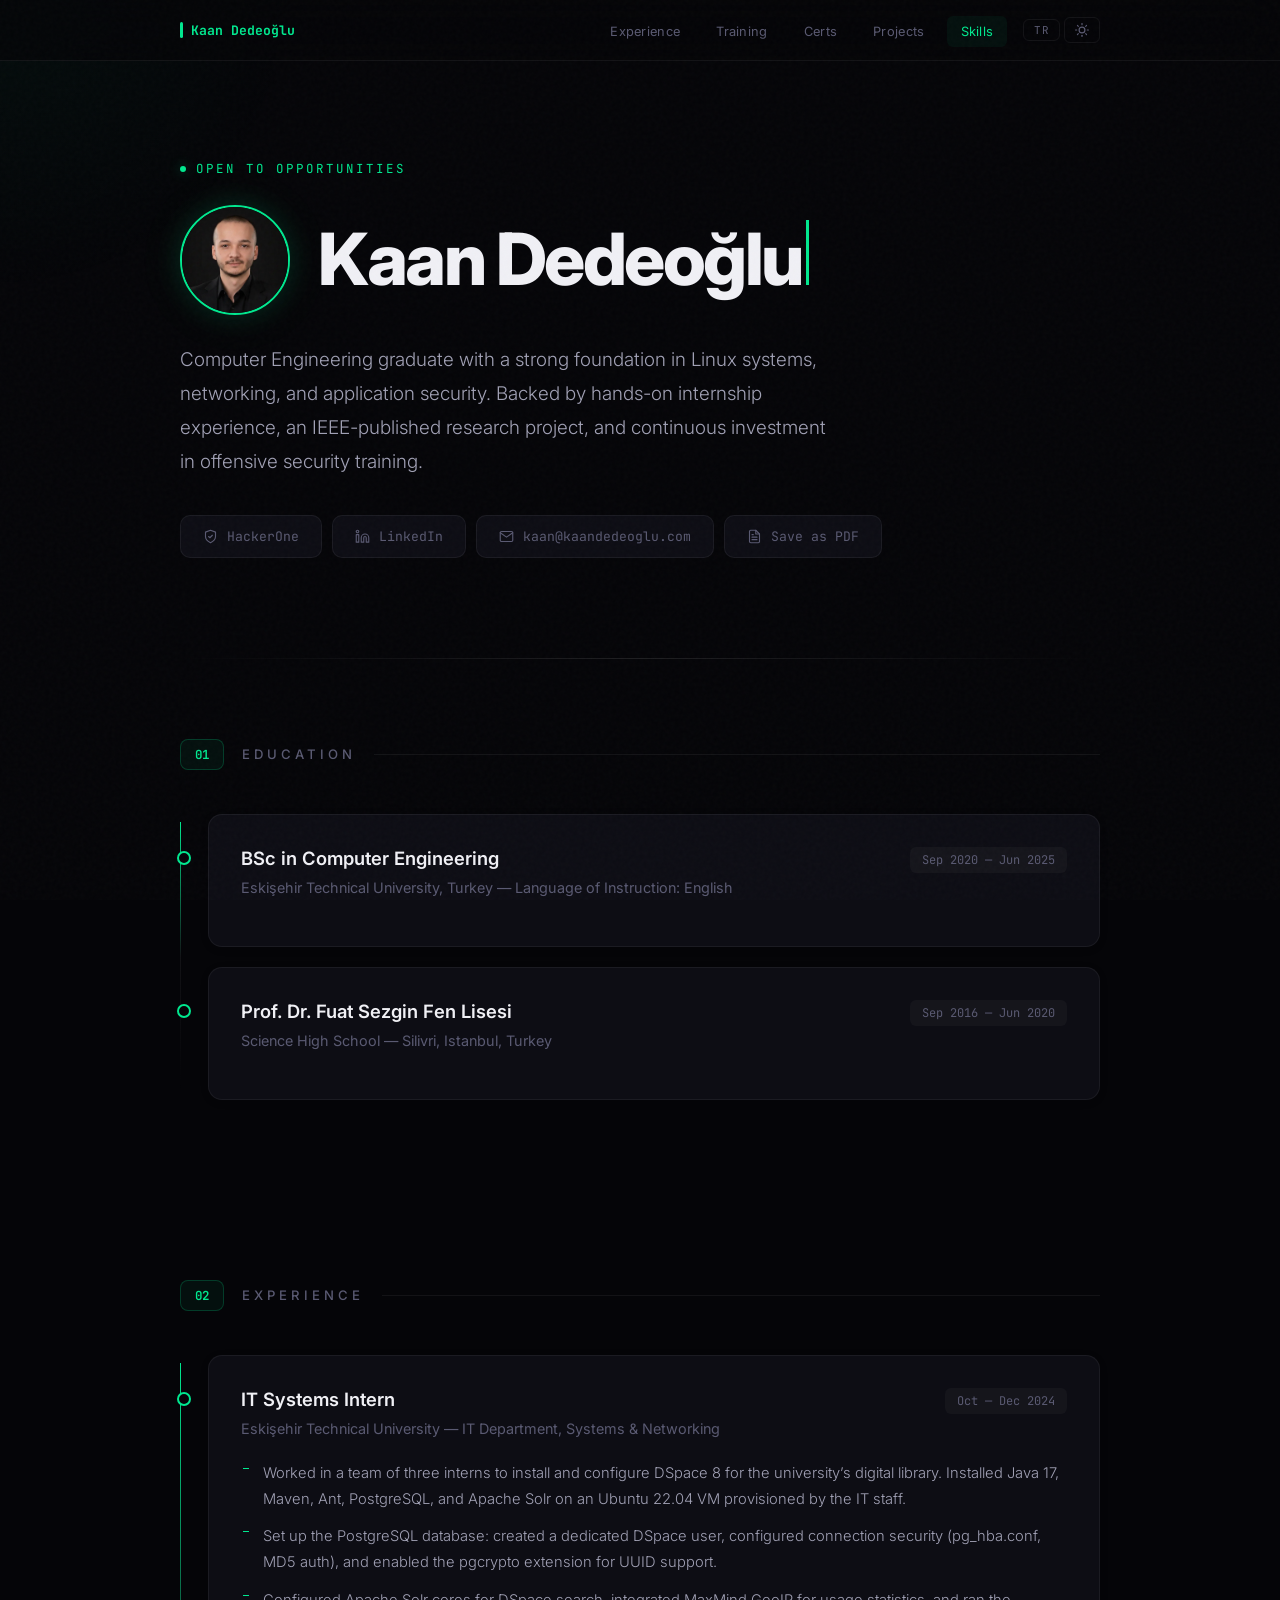
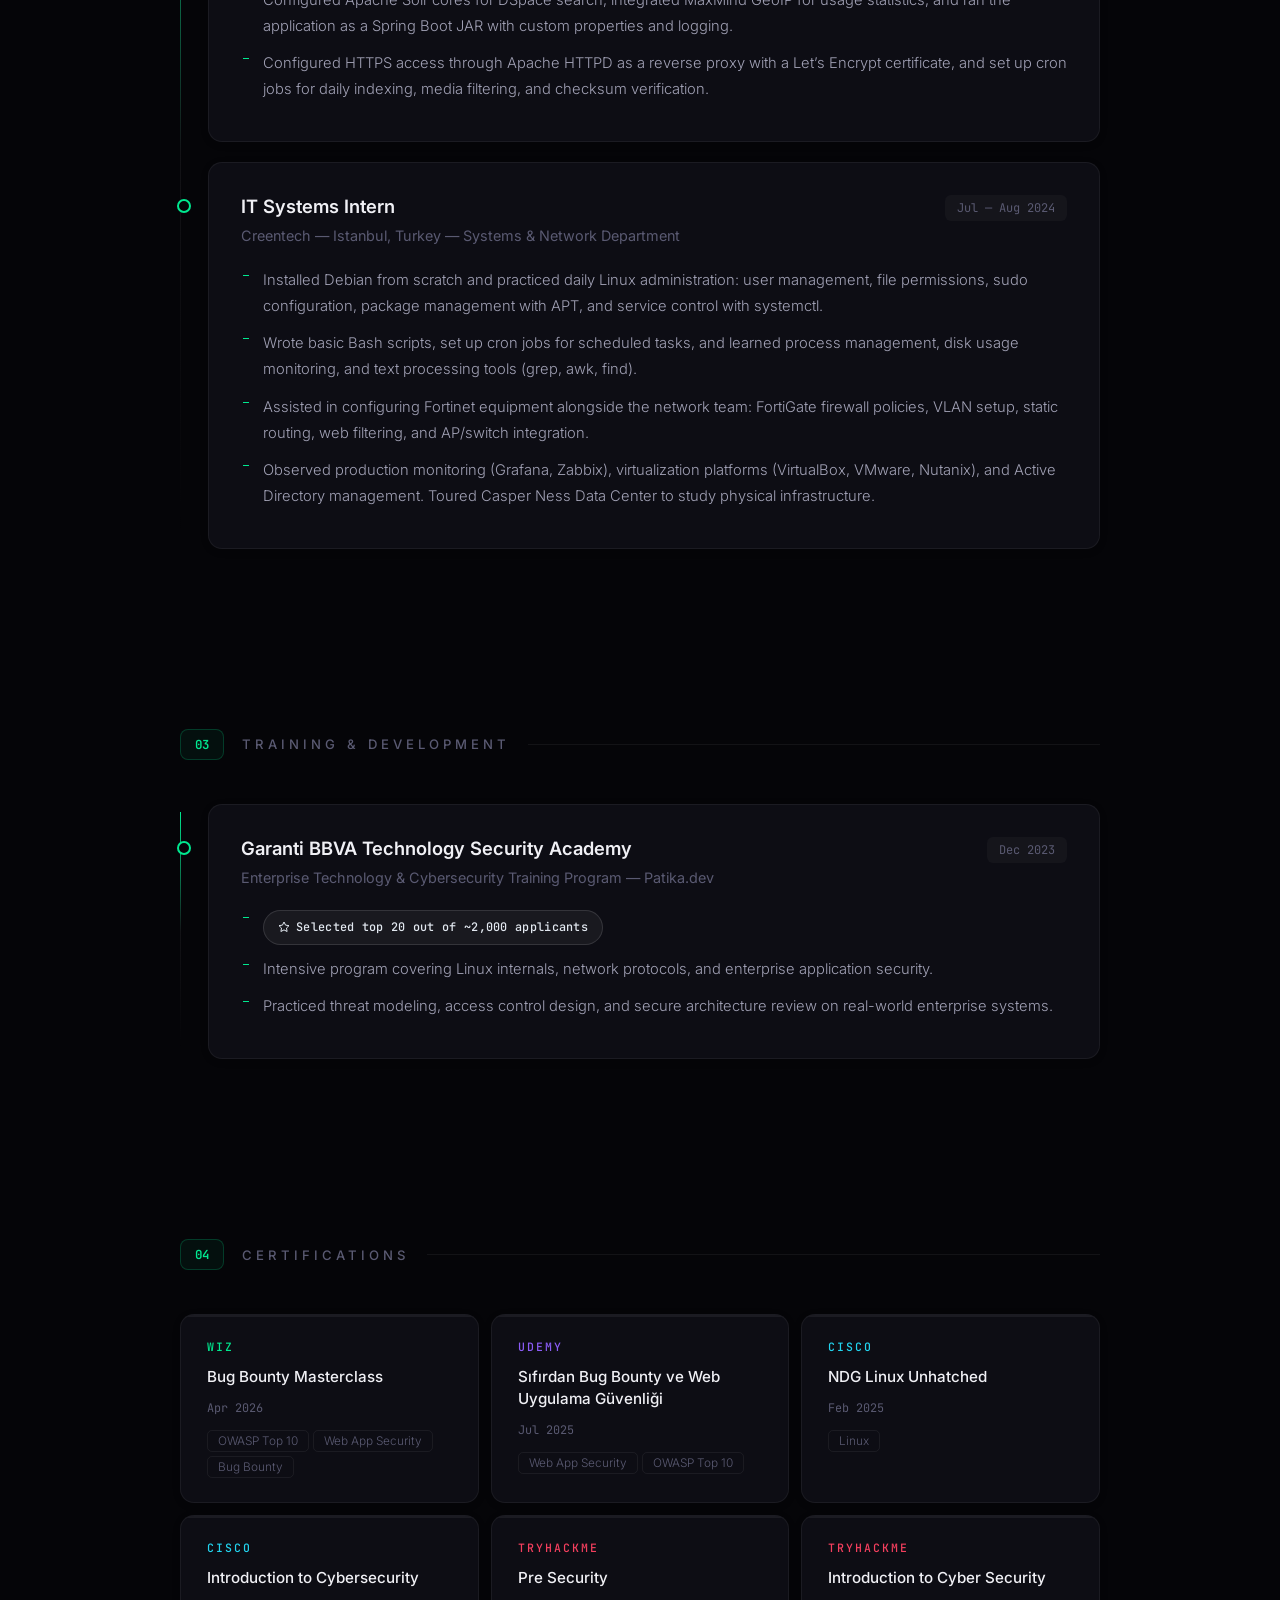
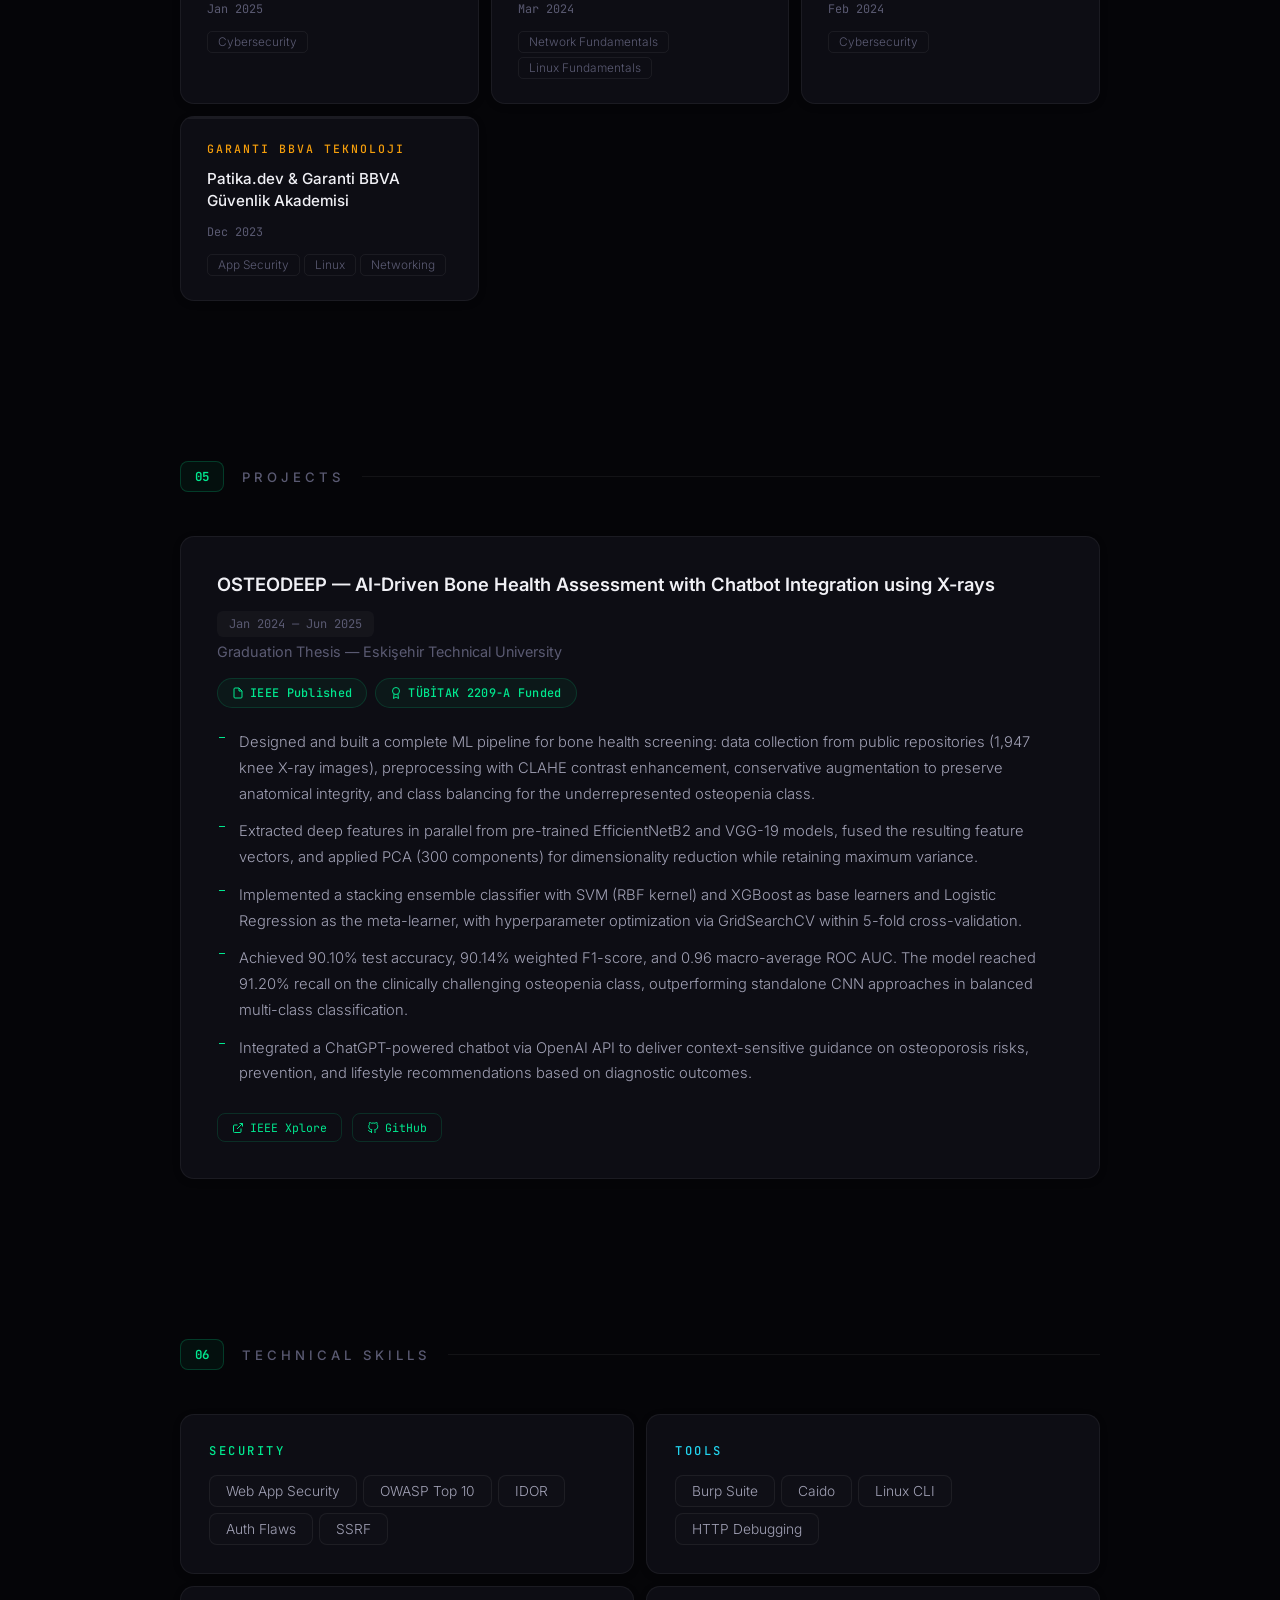
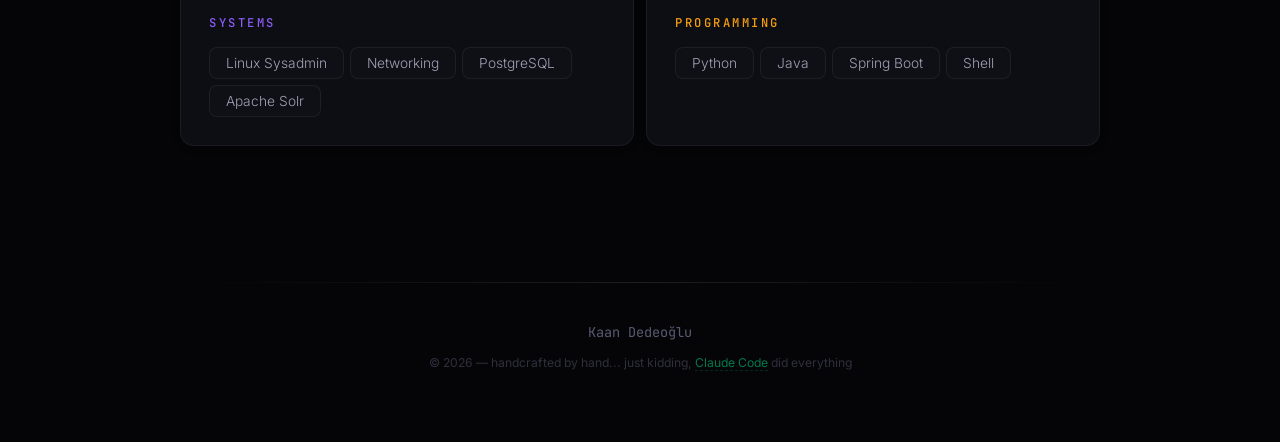
==== public/index.html @ 180ecb4a "Add social metadata, contact links, and optimise the avatar Move the site into public/ so wrangler's" ====
<!DOCTYPE html>
<html lang="en" data-theme="dark">
<head>
<meta charset="UTF-8">
<meta name="viewport" content="width=device-width, initial-scale=1.0">
<title>Kaan Dedeo&#287;lu &mdash; Security Researcher</title>
<meta name="description" content="Kaan Dedeo&#287;lu &mdash; security researcher. Computer Engineering graduate working on web application security and bug bounty, with a background in Linux systems and networking.">
<meta name="author" content="Kaan Dedeo&#287;lu">
<meta name="theme-color" content="#050508">
<link rel="canonical" href="https://kaandedeoglu.com/">

<!-- Open Graph: link previews on LinkedIn, WhatsApp, Slack, Discord -->
<meta property="og:type" content="profile">
<meta property="og:site_name" content="Kaan Dedeo&#287;lu">
<meta property="og:title" content="Kaan Dedeo&#287;lu &mdash; Security Researcher">
<meta property="og:description" content="Computer Engineering graduate working on web application security and bug bounty, with a background in Linux systems and networking.">
<meta property="og:url" content="https://kaandedeoglu.com/">
<meta property="og:image" content="https://kaandedeoglu.com/og.jpg">
<meta property="og:image:type" content="image/jpeg">
<meta property="og:image:width" content="1200">
<meta property="og:image:height" content="630">
<meta property="og:image:alt" content="Kaan Dedeo&#287;lu &mdash; Security Researcher">
<meta property="og:locale" content="en_US">
<meta property="og:locale:alternate" content="tr_TR">

<!-- X / Twitter -->
<meta name="twitter:card" content="summary_large_image">
<meta name="twitter:title" content="Kaan Dedeo&#287;lu &mdash; Security Researcher">
<meta name="twitter:description" content="Computer Engineering graduate working on web application security and bug bounty, with a background in Linux systems and networking.">
<meta name="twitter:image" content="https://kaandedeoglu.com/og.jpg">

<link rel="icon" type="image/svg+xml" href="favicon.svg">
<link rel="preconnect" href="https://fonts.gstatic.com" crossorigin>
<link rel="stylesheet" href="style.css">
</head>
<body>
  <div class="scroll-progress" id="scrollProgress"></div>
  <div class="grain"></div>
  <div class="glow" id="glow"></div>

  <!-- NAV -->
  <nav>
    <div class="nav-inner">
      <a href="#" class="nav-brand"><span class="bar"></span> Kaan Dedeo&#287;lu</a>
      <div class="nav-right">
        <ul class="nav-links">
          <li><a href="#experience" data-i18n="nav-exp">Experience</a></li>
          <li><a href="#training" data-i18n="nav-training">Training</a></li>
          <li><a href="#certs" data-i18n="nav-certs">Certs</a></li>
          <li><a href="#projects" data-i18n="nav-projects">Projects</a></li>
          <li><a href="#skills" data-i18n="nav-skills">Skills</a></li>
        </ul>
        <div class="nav-toggles">
          <button id="langToggle" class="toggle-btn">TR</button>
          <button id="themeToggle" class="toggle-btn" aria-label="Toggle theme">
            <svg id="themeIcon" viewBox="0 0 24 24"><circle cx="12" cy="12" r="5"/><line x1="12" y1="1" x2="12" y2="3"/><line x1="12" y1="21" x2="12" y2="23"/><line x1="4.22" y1="4.22" x2="5.64" y2="5.64"/><line x1="18.36" y1="18.36" x2="19.78" y2="19.78"/><line x1="1" y1="12" x2="3" y2="12"/><line x1="21" y1="12" x2="23" y2="12"/><line x1="4.22" y1="19.78" x2="5.64" y2="18.36"/><line x1="18.36" y1="5.64" x2="19.78" y2="4.22"/></svg>
          </button>
        </div>
      </div>
    </div>
  </nav>

  <!-- HERO -->
  <section class="hero reveal">
    <div class="hero-tag"><span class="dot"></span> <span data-i18n="hero-tag">Open to opportunities</span></div>
    <div class="hero-row">
      <img src="pp.webp" alt="Kaan Dedeo&#287;lu" class="avatar" width="110" height="110" fetchpriority="high" decoding="async">
      <h1 id="heroName">Kaan Dedeo&#287;lu</h1>
    </div>
    <p class="hero-desc" data-i18n="hero-desc">
      Computer Engineering graduate with a strong foundation in Linux systems, networking, and application security. Backed by hands-on internship experience, an IEEE-published research project, and continuous investment in offensive security training.
    </p>
    <div class="hero-contacts">
      <a href="https://hackerone.com/dedephus" class="h-link" target="_blank" rel="noopener me">
        <svg viewBox="0 0 24 24"><path d="M12 22s8-4 8-10V5l-8-3-8 3v7c0 6 8 10 8 10z"/><polyline points="9 12 11 14 15 10"/></svg>
        HackerOne
      </a>
      <a href="https://www.linkedin.com/in/kaandedeoglu/" class="h-link" target="_blank" rel="noopener me">
        <svg viewBox="0 0 24 24"><path d="M16 8a6 6 0 0 1 6 6v7h-4v-7a2 2 0 0 0-2-2 2 2 0 0 0-2 2v7h-4v-7a6 6 0 0 1 6-6z"/><rect x="2" y="9" width="4" height="12"/><circle cx="4" cy="4" r="2"/></svg>
        LinkedIn
      </a>
      <a href="mailto:kaan@kaandedeoglu.com" class="h-link">
        <svg viewBox="0 0 24 24"><rect x="2" y="4" width="20" height="16" rx="2"/><polyline points="2 6 12 13 22 6"/></svg>
        kaan@kaandedeoglu.com
      </a>
      <button id="pdfBtn" class="pdf-btn" data-i18n="pdf-btn">
        <svg viewBox="0 0 24 24"><path d="M14 2H6a2 2 0 0 0-2 2v16a2 2 0 0 0 2 2h12a2 2 0 0 0 2-2V8z"/><polyline points="14 2 14 8 20 8"/><line x1="16" y1="13" x2="8" y2="13"/><line x1="16" y1="17" x2="8" y2="17"/><polyline points="10 9 9 9 8 9"/></svg>
        Save as PDF
      </button>
    </div>
  </section>

  <div class="divider"><div class="divider-line"></div></div>

  <!-- EDUCATION -->
  <section class="section reveal-left">
    <div class="section-head">
      <span class="section-num">01</span>
      <span class="section-title" data-i18n="sec-edu">Education</span>
      <div class="section-line"></div>
    </div>
    <div class="timeline">
      <div class="t-card">
        <div class="t-top">
          <div class="t-title" data-i18n="edu-bsc">BSc in Computer Engineering</div>
          <div class="t-date">Sep 2020 &#8212; Jun 2025</div>
        </div>
        <div class="t-org" data-i18n="edu-bsc-org">Eski&#351;ehir Technical University, Turkey &mdash; Language of Instruction: English</div>
      </div>
      <div class="t-card">
        <div class="t-top">
          <div class="t-title">Prof. Dr. Fuat Sezgin Fen Lisesi</div>
          <div class="t-date">Sep 2016 &#8212; Jun 2020</div>
        </div>
        <div class="t-org" data-i18n="edu-hs-org">Science High School &mdash; Silivri, Istanbul, Turkey</div>
      </div>
    </div>
  </section>

  <!-- EXPERIENCE -->
  <section id="experience" class="section reveal-right">
    <div class="section-head">
      <span class="section-num">02</span>
      <span class="section-title" data-i18n="sec-exp">Experience</span>
      <div class="section-line"></div>
    </div>
    <div class="timeline">
      <div class="t-card">
        <div class="t-top">
          <div class="t-title" data-i18n="exp-estu-title">IT Systems Intern</div>
          <div class="t-date">Oct &#8212; Dec 2024</div>
        </div>
        <div class="t-org" data-i18n="exp-estu-org">Eski&#351;ehir Technical University &mdash; IT Department, Systems &amp; Networking</div>
        <ul class="t-items">
          <li data-i18n="exp-estu-1">Worked in a team of three interns to install and configure DSpace 8 for the university&#8217;s digital library. Installed Java 17, Maven, Ant, PostgreSQL, and Apache Solr on an Ubuntu 22.04 VM provisioned by the IT staff.</li>
          <li data-i18n="exp-estu-2">Set up the PostgreSQL database: created a dedicated DSpace user, configured connection security (pg_hba.conf, MD5 auth), and enabled the pgcrypto extension for UUID support.</li>
          <li data-i18n="exp-estu-3">Configured Apache Solr cores for DSpace search, integrated MaxMind GeoIP for usage statistics, and ran the application as a Spring Boot JAR with custom properties and logging.</li>
          <li data-i18n="exp-estu-4">Configured HTTPS access through Apache HTTPD as a reverse proxy with a Let&#8217;s Encrypt certificate, and set up cron jobs for daily indexing, media filtering, and checksum verification.</li>
        </ul>
      </div>
      <div class="t-card">
        <div class="t-top">
          <div class="t-title" data-i18n="exp-creen-title">IT Systems Intern</div>
          <div class="t-date">Jul &#8212; Aug 2024</div>
        </div>
        <div class="t-org" data-i18n="exp-creen-org">Creentech &mdash; Istanbul, Turkey &mdash; Systems &amp; Network Department</div>
        <ul class="t-items">
          <li data-i18n="exp-creen-1">Installed Debian from scratch and practiced daily Linux administration: user management, file permissions, sudo configuration, package management with APT, and service control with systemctl.</li>
          <li data-i18n="exp-creen-2">Wrote basic Bash scripts, set up cron jobs for scheduled tasks, and learned process management, disk usage monitoring, and text processing tools (grep, awk, find).</li>
          <li data-i18n="exp-creen-3">Assisted in configuring Fortinet equipment alongside the network team: FortiGate firewall policies, VLAN setup, static routing, web filtering, and AP/switch integration.</li>
          <li data-i18n="exp-creen-4">Observed production monitoring (Grafana, Zabbix), virtualization platforms (VirtualBox, VMware, Nutanix), and Active Directory management. Toured Casper Ness Data Center to study physical infrastructure.</li>
        </ul>
      </div>
    </div>
  </section>

  <!-- TRAINING -->
  <section id="training" class="section reveal-left">
    <div class="section-head">
      <span class="section-num">03</span>
      <span class="section-title" data-i18n="sec-training">Training &amp; Development</span>
      <div class="section-line"></div>
    </div>
    <div class="timeline">
      <div class="t-card">
        <div class="t-top">
          <div class="t-title" data-i18n="tr-title">Garanti BBVA Technology Security Academy</div>
          <div class="t-date">Dec 2023</div>
        </div>
        <div class="t-org" data-i18n="tr-org">Enterprise Technology &amp; Cybersecurity Training Program &#8212; Patika.dev</div>
        <ul class="t-items">
          <li>
            <span class="badge gold">
              <svg viewBox="0 0 24 24"><polygon points="12 2 15.09 8.26 22 9.27 17 14.14 18.18 21.02 12 17.77 5.82 21.02 7 14.14 2 9.27 8.91 8.26 12 2"/></svg>
              <span data-i18n="tr-badge">Selected top 20 out of ~2,000 applicants</span>
            </span>
          </li>
          <li data-i18n="tr-1">Intensive program covering Linux internals, network protocols, and enterprise application security.</li>
          <li data-i18n="tr-2">Practiced threat modeling, access control design, and secure architecture review on real-world enterprise systems.</li>
        </ul>
      </div>
    </div>
  </section>

  <!-- CERTIFICATIONS -->
  <section id="certs" class="section reveal">
    <div class="section-head">
      <span class="section-num">04</span>
      <span class="section-title" data-i18n="sec-certs">Certifications</span>
      <div class="section-line"></div>
    </div>
    <div class="certs-grid">
      <div class="cert-card reveal-scale stagger-1">
        <div class="cert-issuer wiz">Wiz</div>
        <div class="cert-name">Bug Bounty Masterclass</div>
        <div class="cert-date">Apr 2026</div>
        <div class="cert-skills">
          <span class="cert-skill">OWASP Top 10</span>
          <span class="cert-skill">Web App Security</span>
          <span class="cert-skill">Bug Bounty</span>
        </div>
      </div>
      <div class="cert-card reveal-scale stagger-2">
        <div class="cert-issuer udemy">Udemy</div>
        <div class="cert-name">S&#305;f&#305;rdan Bug Bounty ve Web Uygulama G&#252;venli&#287;i</div>
        <div class="cert-date">Jul 2025</div>
        <div class="cert-skills">
          <span class="cert-skill">Web App Security</span>
          <span class="cert-skill">OWASP Top 10</span>
        </div>
      </div>
      <div class="cert-card reveal-scale stagger-3">
        <div class="cert-issuer cisco">Cisco</div>
        <div class="cert-name">NDG Linux Unhatched</div>
        <div class="cert-date">Feb 2025</div>
        <div class="cert-skills">
          <span class="cert-skill">Linux</span>
        </div>
      </div>
      <div class="cert-card reveal-scale stagger-4">
        <div class="cert-issuer cisco">Cisco</div>
        <div class="cert-name">Introduction to Cybersecurity</div>
        <div class="cert-date">Jan 2025</div>
        <div class="cert-skills">
          <span class="cert-skill">Cybersecurity</span>
        </div>
      </div>
      <div class="cert-card reveal-scale stagger-5">
        <div class="cert-issuer thm">TryHackMe</div>
        <div class="cert-name">Pre Security</div>
        <div class="cert-date">Mar 2024</div>
        <div class="cert-skills">
          <span class="cert-skill">Network Fundamentals</span>
          <span class="cert-skill">Linux Fundamentals</span>
        </div>
      </div>
      <div class="cert-card reveal-scale stagger-6">
        <div class="cert-issuer thm">TryHackMe</div>
        <div class="cert-name">Introduction to Cyber Security</div>
        <div class="cert-date">Feb 2024</div>
        <div class="cert-skills">
          <span class="cert-skill">Cybersecurity</span>
        </div>
      </div>
      <div class="cert-card reveal-scale stagger-7">
        <div class="cert-issuer garanti">Garanti BBVA Teknoloji</div>
        <div class="cert-name">Patika.dev &amp; Garanti BBVA G&#252;venlik Akademisi</div>
        <div class="cert-date">Dec 2023</div>
        <div class="cert-skills">
          <span class="cert-skill">App Security</span>
          <span class="cert-skill">Linux</span>
          <span class="cert-skill">Networking</span>
        </div>
      </div>
    </div>
  </section>

  <!-- PROJECTS -->
  <section id="projects" class="section reveal-left">
    <div class="section-head">
      <span class="section-num">05</span>
      <span class="section-title" data-i18n="sec-projects">Projects</span>
      <div class="section-line"></div>
    </div>
    <div class="proj-card">
      <div class="t-top">
        <div class="t-title" data-i18n="proj-title">OSTEODEEP &mdash; AI-Driven Bone Health Assessment with Chatbot Integration using X-rays</div>
        <div class="t-date">Jan 2024 &#8212; Jun 2025</div>
      </div>
      <div class="t-org" data-i18n="proj-org">Graduation Thesis &mdash; Eski&#351;ehir Technical University</div>
      <div class="proj-badges">
        <span class="badge green">
          <svg viewBox="0 0 24 24"><path d="M14 2H6a2 2 0 0 0-2 2v16a2 2 0 0 0 2 2h12a2 2 0 0 0 2-2V8z"/><polyline points="14 2 14 8 20 8"/></svg>
          <span data-i18n="proj-ieee">IEEE Published</span>
        </span>
        <span class="badge green">
          <svg viewBox="0 0 24 24"><circle cx="12" cy="8" r="7"/><polyline points="8.21 13.89 7 23 12 20 17 23 15.79 13.88"/></svg>
          <span data-i18n="proj-tubitak">T&#220;B&#304;TAK 2209-A Funded</span>
        </span>
      </div>
      <ul class="t-items">
        <li data-i18n="proj-1">Designed and built a complete ML pipeline for bone health screening: data collection from public repositories (1,947 knee X-ray images), preprocessing with CLAHE contrast enhancement, conservative augmentation to preserve anatomical integrity, and class balancing for the underrepresented osteopenia class.</li>
        <li data-i18n="proj-2">Extracted deep features in parallel from pre-trained EfficientNetB2 and VGG-19 models, fused the resulting feature vectors, and applied PCA (300 components) for dimensionality reduction while retaining maximum variance.</li>
        <li data-i18n="proj-3">Implemented a stacking ensemble classifier with SVM (RBF kernel) and XGBoost as base learners and Logistic Regression as the meta-learner, with hyperparameter optimization via GridSearchCV within 5-fold cross-validation.</li>
        <li data-i18n="proj-4">Achieved 90.10% test accuracy, 90.14% weighted F1-score, and 0.96 macro-average ROC AUC. The model reached 91.20% recall on the clinically challenging osteopenia class, outperforming standalone CNN approaches in balanced multi-class classification.</li>
        <li data-i18n="proj-5">Integrated a ChatGPT-powered chatbot via OpenAI API to deliver context-sensitive guidance on osteoporosis risks, prevention, and lifestyle recommendations based on diagnostic outcomes.</li>
      </ul>
      <div class="proj-links">
        <a href="https://ieeexplore.ieee.org/document/11208293" class="proj-link" target="_blank">
          <svg viewBox="0 0 24 24"><path d="M18 13v6a2 2 0 0 1-2 2H5a2 2 0 0 1-2-2V8a2 2 0 0 1 2-2h6"/><polyline points="15 3 21 3 21 9"/><line x1="10" y1="14" x2="21" y2="3"/></svg>
          IEEE Xplore
        </a>
        <a href="https://github.com/dedeoglukaan/osteodeep" class="proj-link" target="_blank">
          <svg viewBox="0 0 24 24"><path d="M9 19c-5 1.5-5-2.5-7-3m14 6v-3.87a3.37 3.37 0 0 0-.94-2.61c3.14-.35 6.44-1.54 6.44-7A5.44 5.44 0 0 0 20 4.77 5.07 5.07 0 0 0 19.91 1S18.73.65 16 2.48a13.38 13.38 0 0 0-7 0C6.27.65 5.09 1 5.09 1A5.07 5.07 0 0 0 5 4.77a5.44 5.44 0 0 0-1.5 3.78c0 5.42 3.3 6.61 6.44 7A3.37 3.37 0 0 0 9 18.13V22"/></svg>
          GitHub
        </a>
      </div>
    </div>
  </section>

  <!-- SKILLS -->
  <section id="skills" class="section reveal">
    <div class="section-head">
      <span class="section-num">06</span>
      <span class="section-title" data-i18n="sec-skills">Technical Skills</span>
      <div class="section-line"></div>
    </div>
    <div class="skills-grid">
      <div class="sk-card reveal-scale stagger-1">
        <div class="sk-label sec" data-i18n="sk-sec">Security</div>
        <div class="sk-tags">
          <span class="sk-tag">Web App Security</span>
          <span class="sk-tag">OWASP Top 10</span>
          <span class="sk-tag">IDOR</span>
          <span class="sk-tag">Auth Flaws</span>
          <span class="sk-tag">SSRF</span>
        </div>
      </div>
      <div class="sk-card reveal-scale stagger-2">
        <div class="sk-label tool" data-i18n="sk-tool">Tools</div>
        <div class="sk-tags">
          <span class="sk-tag">Burp Suite</span>
          <span class="sk-tag">Caido</span>
          <span class="sk-tag">Linux CLI</span>
          <span class="sk-tag">HTTP Debugging</span>
        </div>
      </div>
      <div class="sk-card reveal-scale stagger-3">
        <div class="sk-label sys" data-i18n="sk-sys">Systems</div>
        <div class="sk-tags">
          <span class="sk-tag">Linux Sysadmin</span>
          <span class="sk-tag">Networking</span>
          <span class="sk-tag">PostgreSQL</span>
          <span class="sk-tag">Apache Solr</span>
        </div>
      </div>
      <div class="sk-card reveal-scale stagger-4">
        <div class="sk-label prog" data-i18n="sk-prog">Programming</div>
        <div class="sk-tags">
          <span class="sk-tag">Python</span>
          <span class="sk-tag">Java</span>
          <span class="sk-tag">Spring Boot</span>
          <span class="sk-tag">Shell</span>
        </div>
      </div>
    </div>
  </section>

  <!-- FOOTER -->
  <footer>
    <div class="footer-line"></div>
    <div class="footer-name">Kaan Dedeo&#287;lu</div>
    <div class="footer-copy">&copy; 2026 &mdash; handcrafted by hand... just kidding, <a href="https://claude.ai/code" target="_blank">Claude Code</a> did everything</div>
  </footer>

  <!-- BACK TO TOP -->
  <button class="back-to-top" id="backToTop" aria-label="Back to top">
    <svg viewBox="0 0 24 24"><polyline points="18 15 12 9 6 15"/></svg>
  </button>

  <script src="script.js"></script>
</body>
</html>
---- public/style.css ----
@import url('https://fonts.googleapis.com/css2?family=Inter:wght@300;400;500;600;700;800&family=JetBrains+Mono:wght@300;400;500;700&display=swap');

*{margin:0;padding:0;box-sizing:border-box}

:root{
  --bg:#050508;
  --bg2:#08080d;
  --surface:#0d0d14;
  --surface2:#111119;
  --border:rgba(255,255,255,0.06);
  --border-h:rgba(255,255,255,0.10);
  --accent:#00e88f;
  --accent-dim:#00c478;
  --accent-bg:rgba(0,232,143,0.05);
  --accent-bg2:rgba(0,232,143,0.08);
  --cyan:#22d3ee;
  --amber:#f59e0b;
  --amber-bg:rgba(245,158,11,0.06);
  --violet:#8b5cf6;
  --rose:#f43f5e;
  --white:#f0f0f5;
  --text:#a1a1b5;
  --text-dim:#5a5a72;
  --mono:'JetBrains Mono',monospace;
  --sans:'Inter',-apple-system,BlinkMacSystemFont,sans-serif;
}

/* --- LIGHT MODE --- */
[data-theme="light"]{
  --bg:#f8f9fa;
  --bg2:#f0f1f3;
  --surface:#ffffff;
  --surface2:#f5f6f8;
  --border:rgba(0,0,0,0.08);
  --border-h:rgba(0,0,0,0.15);
  --accent:#059669;
  --accent-dim:#047857;
  --accent-bg:rgba(5,150,105,0.06);
  --accent-bg2:rgba(5,150,105,0.10);
  --cyan:#0891b2;
  --amber:#d97706;
  --amber-bg:rgba(217,119,6,0.06);
  --violet:#7c3aed;
  --rose:#e11d48;
  --white:#111827;
  --text:#4b5563;
  --text-dim:#9ca3af;
}

[data-theme="light"] .grain{opacity:0.008}
[data-theme="light"] nav{background:rgba(248,249,250,0.85)}
[data-theme="light"] .glow{background:radial-gradient(circle,rgba(5,150,105,0.05) 0%,transparent 70%)}
[data-theme="light"] .cert-card:hover{box-shadow:0 12px 32px rgba(0,0,0,0.08),0 0 20px rgba(5,150,105,0.08)}
[data-theme="light"] .scroll-progress{background:linear-gradient(90deg,#059669,#0891b2)}

html{scroll-behavior:smooth}

@keyframes page-fade{
  from{opacity:0}
  to{opacity:1}
}

body{
  animation:page-fade 0.6s ease;
  background:var(--bg);
  color:var(--text);
  font-family:var(--sans);
  min-height:100vh;
  -webkit-font-smoothing:antialiased;
  transition:background 0.4s,color 0.4s;
}

::selection{background:rgba(0,232,143,0.15);color:var(--accent)}

/* --- SCROLL PROGRESS --- */
.scroll-progress{
  position:fixed;top:0;left:0;
  height:3px;width:0%;
  background:linear-gradient(90deg,var(--accent),var(--cyan));
  z-index:1001;
  transition:width 0.05s linear;
  border-radius:0 2px 2px 0;
}

/* --- GRAIN OVERLAY --- */
.grain{
  position:fixed;inset:0;pointer-events:none;z-index:1000;
  opacity:0.025;
  background-image:url("data:image/svg+xml,%3Csvg viewBox='0 0 256 256' xmlns='http://www.w3.org/2000/svg'%3E%3Cfilter id='n'%3E%3CfeTurbulence type='fractalNoise' baseFrequency='0.9' numOctaves='4' stitchTiles='stitch'/%3E%3C/filter%3E%3Crect width='100%25' height='100%25' filter='url(%23n)'/%3E%3C/svg%3E");
  background-repeat:repeat;
  transition:opacity 0.4s;
}

/* --- GLOW BLOB --- */
.glow{
  position:fixed;
  width:600px;height:600px;
  border-radius:50%;
  background:radial-gradient(circle,rgba(0,232,143,0.04) 0%,transparent 70%);
  pointer-events:none;
  z-index:0;
  transition:transform 0.3s ease-out;
  top:-300px;left:-300px;
}

/* --- NAV --- */
nav{
  position:fixed;top:0;left:0;right:0;z-index:100;
  background:rgba(5,5,8,0.8);
  backdrop-filter:blur(20px) saturate(1.2);
  border-bottom:1px solid var(--border);
  transition:background 0.4s;
}

.nav-inner{
  max-width:1000px;margin:0 auto;
  display:flex;align-items:center;justify-content:space-between;
  height:60px;padding:0 40px;
}

.nav-brand{
  font-family:var(--mono);font-size:0.82rem;font-weight:700;
  color:var(--accent);text-decoration:none;
  display:flex;align-items:center;gap:8px;
}

.nav-brand .bar{
  width:3px;height:16px;background:var(--accent);border-radius:2px;
  animation:nav-pulse 2s ease-in-out infinite;
}

@keyframes nav-pulse{
  0%,100%{opacity:1}
  50%{opacity:0.3}
}

.nav-right{display:flex;align-items:center;gap:16px}

.nav-links{display:flex;gap:8px;list-style:none}

.nav-links a{
  font-size:0.8rem;color:var(--text-dim);text-decoration:none;
  padding:8px 14px;border-radius:6px;
  transition:all 0.2s;letter-spacing:0.3px;
}

.nav-links a:hover{color:var(--white);background:rgba(255,255,255,0.04)}

.nav-links a.active{
  color:var(--accent);
  background:var(--accent-bg);
}

/* --- TOGGLE BUTTONS --- */
.nav-toggles{
  display:flex;align-items:center;gap:4px;
}

.toggle-btn{
  font-family:var(--mono);font-size:0.68rem;
  color:var(--text-dim);
  background:none;border:1px solid var(--border);
  border-radius:6px;padding:5px 10px;
  cursor:pointer;transition:all 0.25s;
  letter-spacing:0.3px;line-height:1;
}

.toggle-btn:hover{
  color:var(--accent);border-color:var(--accent);
  background:var(--accent-bg);
}

.toggle-btn.active{
  color:var(--accent);border-color:rgba(0,232,143,0.25);
  background:var(--accent-bg);
}

.toggle-btn svg{
  width:14px;height:14px;stroke:currentColor;fill:none;
  stroke-width:2;stroke-linecap:round;stroke-linejoin:round;
  vertical-align:-2px;
}

/* --- HERO --- */
.hero{
  max-width:1000px;margin:0 auto;
  padding:160px 40px 100px;
  position:relative;z-index:1;
}

.hero-tag{
  font-family:var(--mono);font-size:0.78rem;
  color:var(--accent);letter-spacing:3px;text-transform:uppercase;
  margin-bottom:28px;
  display:flex;align-items:center;gap:10px;
}

.hero-tag .dot{
  width:6px;height:6px;background:var(--accent);border-radius:50%;
  box-shadow:0 0 12px rgba(0,232,143,0.4);
  animation:dot-glow 2.5s ease-in-out infinite;
}

@keyframes dot-glow{
  0%,100%{box-shadow:0 0 12px rgba(0,232,143,0.4)}
  50%{box-shadow:0 0 24px rgba(0,232,143,0.15)}
}

.hero-row{
  display:flex;align-items:center;gap:28px;
  margin-bottom:28px;
}

.avatar{
  width:110px;height:110px;
  border-radius:50%;
  border:2.5px solid var(--accent);
  object-fit:cover;
  flex-shrink:0;
  box-shadow:0 0 30px rgba(0,232,143,0.15),0 0 60px rgba(0,232,143,0.05);
}

.hero h1{
  font-size:clamp(3rem,7vw,4.5rem);font-weight:800;
  color:var(--white);letter-spacing:-2.5px;line-height:1.05;
  margin-bottom:0;
  min-height:1.1em;
}

/* --- TYPEWRITER --- */
.typewriter-cursor{
  display:inline-block;
  width:3px;height:0.9em;
  background:var(--accent);
  margin-left:4px;
  vertical-align:baseline;
  animation:blink-cursor 0.75s step-end infinite;
}

@keyframes blink-cursor{
  0%,100%{opacity:1}
  50%{opacity:0}
}

.hero-desc{
  font-size:1.18rem;color:var(--text);line-height:1.8;
  max-width:660px;font-weight:300;
}

.hero-contacts{
  margin-top:36px;display:flex;flex-wrap:wrap;gap:10px;
}

.h-link{
  display:inline-flex;align-items:center;gap:9px;
  font-family:var(--mono);font-size:0.82rem;
  color:var(--text-dim);text-decoration:none;
  padding:12px 22px;
  border:1px solid var(--border);border-radius:10px;
  transition:all 0.25s;
  background:var(--surface);
}

.h-link:hover{
  border-color:var(--accent);color:var(--accent);
  background:var(--accent-bg);
  box-shadow:0 0 20px rgba(0,232,143,0.06);
  transform:translateY(-1px);
}

.h-link svg{width:15px;height:15px;stroke:currentColor;fill:none;stroke-width:1.8;stroke-linecap:round;stroke-linejoin:round}

/* --- DIVIDER --- */
.divider{
  max-width:1000px;margin:0 auto;padding:0 40px;
}

.divider-line{
  height:1px;
  background:linear-gradient(90deg,transparent,var(--border-h),transparent);
}

/* --- SECTIONS --- */
.section{
  max-width:1000px;margin:0 auto;
  padding:80px 40px;
  position:relative;z-index:1;
}

.section-head{
  margin-bottom:44px;
  display:flex;align-items:center;gap:18px;
}

.section-num{
  font-family:var(--mono);font-size:0.78rem;
  color:var(--accent);font-weight:600;
  padding:6px 14px;
  border:1px solid rgba(0,232,143,0.2);border-radius:8px;
  background:var(--accent-bg);
}

.section-title{
  font-size:0.82rem;text-transform:uppercase;letter-spacing:4px;
  color:var(--text-dim);font-weight:500;
}

.section-line{flex:1;height:1px;background:var(--border)}

/* --- TIMELINE CARDS --- */
.timeline{position:relative;padding-left:28px}

.timeline::before{
  content:'';position:absolute;left:0;top:8px;bottom:8px;
  width:1px;
  background:linear-gradient(180deg,var(--accent),var(--border),transparent);
}

.t-card{
  background:var(--surface);
  border:1px solid var(--border);border-radius:14px;
  padding:32px;margin-bottom:20px;
  transition:all 0.3s;position:relative;
  box-shadow:0 2px 8px rgba(0,0,0,0.1);
}

.t-card::before{
  content:'';position:absolute;
  left:-32px;top:36px;
  width:10px;height:10px;border-radius:50%;
  background:var(--bg);border:2px solid var(--accent);
  transition:all 0.3s;
}

.t-card:hover{
  border-color:var(--border-h);
  background:var(--surface2);
  transform:translateX(4px);
}

.t-card:hover::before{
  background:var(--accent);
  box-shadow:0 0 12px rgba(0,232,143,0.3);
}

.t-top{
  display:flex;justify-content:space-between;align-items:flex-start;
  gap:16px;margin-bottom:6px;flex-wrap:wrap;
}

.t-title{font-size:1.15rem;font-weight:600;color:var(--white)}

.t-date{
  font-family:var(--mono);font-size:0.75rem;
  color:var(--text-dim);white-space:nowrap;
  padding:5px 12px;border-radius:6px;
  background:rgba(255,255,255,0.03);
}

.t-org{font-size:0.9rem;color:var(--text-dim);margin-bottom:18px}

.t-items{list-style:none;padding:0}

.t-items li{
  font-size:0.92rem;color:var(--text);line-height:1.75;
  padding:6px 0 6px 22px;position:relative;font-weight:300;
}

.t-items li::before{
  content:'';position:absolute;left:2px;top:13px;
  width:6px;height:1px;background:var(--accent);
}

/* --- BADGES --- */
.badge{
  display:inline-flex;align-items:center;gap:6px;
  font-family:var(--mono);font-size:0.74rem;
  padding:6px 14px;border-radius:20px;
  letter-spacing:0.3px;font-weight:500;
}

.badge.gold{background:rgba(255,255,255,0.05);color:#e2e8f0;border:1px solid rgba(255,255,255,0.12)}
[data-theme="light"] .badge.gold{background:rgba(0,0,0,0.04);color:#374151;border:1px solid rgba(0,0,0,0.12)}
.badge.green{background:var(--accent-bg);color:var(--accent);border:1px solid rgba(0,232,143,0.15)}

.badge svg{width:12px;height:12px;stroke:currentColor;fill:none;stroke-width:2}

/* --- PROJECT CARD --- */
.proj-card{
  background:var(--surface);
  border:1px solid var(--border);border-radius:14px;
  padding:36px;transition:all 0.3s;
  position:relative;overflow:hidden;
  box-shadow:0 2px 8px rgba(0,0,0,0.1);
}

.proj-card::after{
  content:'';position:absolute;top:0;left:0;right:0;
  height:2px;
  background:linear-gradient(90deg,var(--accent),var(--cyan),var(--accent));
  background-size:200% 100%;
  animation:shimmer 4s linear infinite;
  opacity:0;transition:opacity 0.3s;
}

.proj-card:hover::after{opacity:1}

.proj-card:hover{
  border-color:var(--border-h);
  background:var(--surface2);
}

@keyframes shimmer{
  0%{background-position:-200% 0}
  100%{background-position:200% 0}
}

.proj-badges{display:flex;flex-wrap:wrap;gap:8px;margin:12px 0 16px}

.proj-links{display:flex;flex-wrap:wrap;gap:10px;margin-top:20px}

.proj-link{
  font-family:var(--mono);font-size:0.72rem;
  color:var(--accent);text-decoration:none;
  padding:6px 14px;
  border:1px solid rgba(0,232,143,0.15);border-radius:8px;
  transition:all 0.25s;display:inline-flex;align-items:center;gap:6px;
}

.proj-link:hover{
  background:var(--accent-bg);border-color:var(--accent);
  transform:translateY(-1px);
  box-shadow:0 4px 12px rgba(0,232,143,0.08);
}

.proj-link svg{width:12px;height:12px;stroke:currentColor;fill:none;stroke-width:2}

/* --- CERTS GRID --- */
.certs-grid{
  display:grid;
  grid-template-columns:repeat(auto-fill,minmax(260px,1fr));
  gap:12px;
}

.cert-card{
  background:var(--surface);
  border:1px solid var(--border);border-radius:14px;
  padding:24px 26px;
  transition:all 0.35s cubic-bezier(0.25,0.46,0.45,0.94);
  display:flex;flex-direction:column;gap:12px;
  position:relative;overflow:hidden;
  box-shadow:0 2px 8px rgba(0,0,0,0.1);
}

.cert-card:hover{
  border-color:var(--border-h);background:var(--surface2);
  transform:translateY(-6px) scale(1.02);
  box-shadow:0 16px 40px rgba(0,0,0,0.3),0 0 24px rgba(0,232,143,0.06);
}

.cert-card::before{
  content:'';position:absolute;top:0;left:0;
  width:100%;height:2px;
  background:var(--border);
  transition:background 0.3s;
}

.cert-card:hover::before{
  background:linear-gradient(90deg,var(--accent),var(--cyan));
}

.cert-issuer{
  font-family:var(--mono);font-size:0.72rem;
  text-transform:uppercase;letter-spacing:2px;
  font-weight:500;
}

.cert-issuer.wiz{color:var(--accent)}
.cert-issuer.udemy{color:var(--violet)}
.cert-issuer.cisco{color:var(--cyan)}
.cert-issuer.thm{color:var(--rose)}
.cert-issuer.garanti{color:var(--amber)}

.cert-name{
  font-size:0.95rem;font-weight:500;color:var(--white);
  line-height:1.45;
}

.cert-date{
  font-family:var(--mono);font-size:0.74rem;
  color:var(--text-dim);
}

.cert-skills{
  display:flex;flex-wrap:wrap;gap:4px;margin-top:2px;
}

.cert-skill{
  font-size:0.74rem;color:var(--text-dim);
  padding:3px 10px;
  border:1px solid var(--border);border-radius:5px;
  font-weight:300;
}

/* --- SKILLS --- */
.skills-grid{
  display:grid;
  grid-template-columns:repeat(2,1fr);
  gap:12px;
}

.sk-card{
  background:var(--surface);
  border:1px solid var(--border);border-radius:14px;
  padding:28px;transition:all 0.3s;
  box-shadow:0 2px 8px rgba(0,0,0,0.1);
}

.sk-card:hover{border-color:var(--border-h);background:var(--surface2)}

.sk-label{
  font-family:var(--mono);font-size:0.76rem;
  text-transform:uppercase;letter-spacing:2.5px;
  margin-bottom:16px;font-weight:500;
}

.sk-label.sec{color:var(--accent)}
.sk-label.tool{color:var(--cyan)}
.sk-label.sys{color:var(--violet)}
.sk-label.prog{color:var(--amber)}

.sk-tags{display:flex;flex-wrap:wrap;gap:6px}

.sk-tag{
  font-size:0.86rem;color:var(--text);
  padding:7px 16px;
  border:1px solid var(--border);border-radius:8px;
  font-weight:300;transition:all 0.2s;
  background:rgba(255,255,255,0.01);
}

.sk-tag:hover{border-color:var(--accent);color:var(--accent);background:var(--accent-bg);box-shadow:0 0 12px rgba(0,232,143,0.06)}

/* --- FOOTER --- */
footer{
  max-width:1000px;margin:0 auto;
  padding:56px 40px 72px;
  text-align:center;
  position:relative;z-index:1;
}

.footer-line{
  height:1px;margin-bottom:40px;
  background:linear-gradient(90deg,transparent,var(--border-h),transparent);
}

.footer-name{
  font-family:var(--mono);font-size:0.85rem;
  color:var(--text-dim);margin-bottom:14px;
}

.footer-copy{
  font-size:0.76rem;color:var(--text-dim);
  opacity:0.5;
}

.footer-copy a{color:var(--accent);text-decoration:none;border-bottom:1px dashed rgba(0,232,143,0.3)}
.footer-copy a:hover{border-bottom-color:var(--accent)}

/* --- BACK TO TOP --- */
.back-to-top{
  position:fixed;bottom:32px;right:32px;
  width:44px;height:44px;
  border-radius:50%;border:1px solid var(--border);
  background:var(--surface);
  color:var(--text-dim);
  cursor:pointer;
  display:flex;align-items:center;justify-content:center;
  z-index:99;
  opacity:0;pointer-events:none;
  transform:translateY(10px);
  transition:all 0.3s;
}

.back-to-top.visible{
  opacity:1;pointer-events:auto;
  transform:translateY(0);
}

.back-to-top:hover{
  border-color:var(--accent);color:var(--accent);
  background:var(--accent-bg);
  box-shadow:0 0 20px rgba(0,232,143,0.08);
}

.back-to-top svg{
  width:18px;height:18px;stroke:currentColor;fill:none;
  stroke-width:2;stroke-linecap:round;stroke-linejoin:round;
}

/* --- PDF DOWNLOAD --- */
.pdf-btn{
  display:inline-flex;align-items:center;gap:9px;
  font-family:var(--mono);font-size:0.82rem;
  color:var(--text-dim);text-decoration:none;
  padding:12px 22px;
  border:1px solid var(--border);border-radius:10px;
  transition:all 0.25s;
  background:var(--surface);
  cursor:pointer;
}

.pdf-btn:hover{
  border-color:var(--accent);color:var(--accent);
  background:var(--accent-bg);
  box-shadow:0 0 20px rgba(0,232,143,0.06);
  transform:translateY(-1px);
}

.pdf-btn svg{width:15px;height:15px;stroke:currentColor;fill:none;stroke-width:1.8;stroke-linecap:round;stroke-linejoin:round}

/* --- SCROLL REVEAL --- */
.reveal{
  opacity:0;transform:translateY(12px);
  transition:opacity 0.5s ease,transform 0.5s ease;
}

.reveal-left{
  opacity:0;transform:translateX(-14px);
  transition:opacity 0.5s ease,transform 0.5s ease;
}

.reveal-right{
  opacity:0;transform:translateX(14px);
  transition:opacity 0.5s ease,transform 0.5s ease;
}

.reveal-scale{
  opacity:0;transform:scale(0.97);
  transition:opacity 0.5s ease,transform 0.5s ease;
}

.reveal.visible,
.reveal-left.visible,
.reveal-right.visible,
.reveal-scale.visible{
  opacity:1;transform:none;
}

.stagger-1{transition-delay:0.03s}
.stagger-2{transition-delay:0.06s}
.stagger-3{transition-delay:0.09s}
.stagger-4{transition-delay:0.12s}
.stagger-5{transition-delay:0.15s}
.stagger-6{transition-delay:0.18s}
.stagger-7{transition-delay:0.21s}

/* --- HACKER TERMINAL EASTER EGG --- */
.hacker-terminal{
  position:fixed;inset:0;z-index:9999;
  background:rgba(0,0,0,0);
  display:flex;align-items:center;justify-content:center;
  opacity:0;transition:all 0.5s;
}

.hacker-terminal.active{
  background:rgba(0,0,0,0.95);
  opacity:1;
}

.ht-screen{
  width:min(700px,90vw);
  max-height:80vh;
  overflow-y:auto;
  padding:32px;
  font-family:'JetBrains Mono',monospace;
  font-size:clamp(0.72rem,2vw,0.88rem);
  line-height:1.8;
  color:#00e88f;
  text-shadow:0 0 8px rgba(0,232,143,0.4);
  border:1px solid rgba(0,232,143,0.15);
  border-radius:12px;
  background:rgba(5,5,8,0.9);
  box-shadow:0 0 60px rgba(0,232,143,0.08),inset 0 0 60px rgba(0,0,0,0.5);
}

.ht-screen::-webkit-scrollbar{width:4px}
.ht-screen::-webkit-scrollbar-thumb{background:rgba(0,232,143,0.2);border-radius:2px}

.ht-line{white-space:pre;min-height:1.8em}

/* --- RESPONSIVE --- */
@media(max-width:768px){
  .hero{padding:100px 20px 50px}
  .section{padding:48px 20px}
  .nav-inner{padding:0 12px;height:52px}
  .nav-links{display:none}
  .nav-right{gap:8px}
  .nav-toggles{gap:3px}
  .toggle-btn{padding:5px 9px;font-size:0.65rem}
  .hero-row{flex-direction:column;align-items:flex-start;gap:16px}
  .avatar{width:80px;height:80px}
  .hero h1{font-size:clamp(2rem,10vw,3rem);letter-spacing:-1px}
  .hero-desc{font-size:1rem;line-height:1.7}
  .hero-tag{font-size:0.7rem;letter-spacing:2px;margin-bottom:20px}
  .hero-contacts{flex-direction:column}
  .h-link,.pdf-btn{justify-content:center;width:100%;font-size:0.78rem;padding:12px 18px}
  .skills-grid{grid-template-columns:1fr}
  .certs-grid{grid-template-columns:1fr}
  .t-top{flex-direction:column;gap:6px}
  .t-card{padding:22px;margin-bottom:14px}
  .t-title{font-size:1rem}
  .t-items li{font-size:0.86rem;padding:5px 0 5px 18px}
  .timeline{padding-left:18px}
  .t-card::before{left:-22px;width:8px;height:8px;top:28px}
  .section-head{gap:12px;margin-bottom:32px}
  .section-num{font-size:0.72rem;padding:5px 10px}
  .section-title{font-size:0.75rem;letter-spacing:3px}
  .cert-card{padding:20px}
  .cert-name{font-size:0.9rem}
  .proj-card{padding:24px}
  .sk-card{padding:22px}
  .sk-tag{font-size:0.82rem;padding:6px 12px}
  footer{padding:40px 20px 56px}
  .back-to-top{bottom:20px;right:16px;width:38px;height:38px}
  .glow{display:none}
  .divider{padding:0 20px}
}

@media(max-width:380px){
  .hero{padding:90px 16px 40px}
  .section{padding:40px 16px}
  .hero h1{font-size:2rem}
  .hero-desc{font-size:0.92rem}
  .t-card{padding:18px}
  .toggle-btn{padding:4px 7px;font-size:0.6rem}
  footer{padding:32px 16px 48px}
  .divider{padding:0 16px}
}

/* --- PRINT / PDF --- */
@media print{
  *{transition:none!important;animation:none!important}

  .grain,.glow,.scroll-progress,.back-to-top,nav,.pdf-btn,.footer-copy,.divider{display:none!important}

  .reveal,.reveal-left,.reveal-right,.reveal-scale{opacity:1!important;transform:none!important;transition-delay:0s!important}

  html{font-size:11pt}

  body{
    background:#fff!important;color:#222!important;
    -webkit-print-color-adjust:exact;print-color-adjust:exact;
    font-family:'Inter',Helvetica,Arial,sans-serif;
  }

  .hero{padding:20px 0 16px!important;max-width:100%!important}
  .section{padding:20px 0!important;max-width:100%!important}
  footer{padding:16px 0!important;max-width:100%!important}

  .hero h1{
    font-size:28pt!important;color:#111!important;letter-spacing:-1px!important;
  }

  .hero-tag{
    color:#059669!important;font-size:8pt!important;margin-bottom:12px!important;
  }

  .hero-tag .dot{
    background:#059669!important;box-shadow:none!important;
  }

  .hero-row{margin-bottom:12px!important;gap:16px!important}

  .avatar{
    width:72px!important;height:72px!important;
    border-color:#059669!important;box-shadow:none!important;
  }

  .hero-desc{
    font-size:10pt!important;color:#444!important;line-height:1.6!important;
    max-width:100%!important;
  }

  .hero-contacts{margin-top:14px!important;gap:8px!important}

  .h-link{
    font-size:8pt!important;padding:6px 12px!important;
    border-color:#ddd!important;background:#f9f9f9!important;
    color:#333!important;box-shadow:none!important;
  }

  .h-link svg{width:12px!important;height:12px!important}

  .section-head{margin-bottom:18px!important;gap:10px!important}

  .section-num{
    font-size:7pt!important;padding:3px 8px!important;
    color:#059669!important;border-color:#059669!important;
    background:rgba(5,150,105,0.06)!important;
  }

  .section-title{
    font-size:8pt!important;color:#666!important;letter-spacing:3px!important;
  }

  .section-line{background:#ddd!important}

  .timeline{padding-left:16px!important}
  .timeline::before{background:#059669!important;width:1px!important}

  .t-card{
    padding:16px 18px!important;margin-bottom:10px!important;
    border:1px solid #e5e5e5!important;border-radius:8px!important;
    background:#fafafa!important;box-shadow:none!important;
    break-inside:avoid;page-break-inside:avoid;
  }

  .t-card::before{
    border-color:#059669!important;background:#fff!important;
    left:-20px!important;top:20px!important;
    width:7px!important;height:7px!important;
  }

  .t-card:hover{transform:none!important}

  .t-title{font-size:11pt!important;color:#111!important}
  .t-date{font-size:7.5pt!important;background:#f0f0f0!important;color:#555!important}
  .t-org{font-size:8.5pt!important;color:#666!important;margin-bottom:10px!important}

  .t-items li{
    font-size:9pt!important;color:#333!important;
    line-height:1.6!important;padding:3px 0 3px 16px!important;
  }

  .t-items li::before{background:#059669!important;top:11px!important}

  .badge{font-size:7pt!important;padding:3px 8px!important}
  .badge.green{color:#059669!important;border-color:#059669!important;background:rgba(5,150,105,0.06)!important}
  .badge.gold{color:#444!important;border-color:#ccc!important;background:#f5f5f5!important}
  .badge svg{width:10px!important;height:10px!important}

  .certs-grid{
    grid-template-columns:repeat(3,1fr)!important;
    gap:8px!important;
  }

  .cert-card{
    padding:12px 14px!important;
    border:1px solid #e5e5e5!important;border-radius:6px!important;
    background:#fafafa!important;box-shadow:none!important;
    gap:6px!important;
    break-inside:avoid;page-break-inside:avoid;
  }

  .cert-card::before{display:none!important}
  .cert-card:hover{transform:none!important;box-shadow:none!important}

  .cert-issuer{font-size:6.5pt!important}
  .cert-issuer.wiz{color:#059669!important}
  .cert-issuer.udemy{color:#7c3aed!important}
  .cert-issuer.cisco{color:#0891b2!important}
  .cert-issuer.thm{color:#e11d48!important}
  .cert-issuer.garanti{color:#d97706!important}

  .cert-name{font-size:8.5pt!important;color:#111!important}
  .cert-date{font-size:7pt!important;color:#777!important}
  .cert-skill{font-size:6.5pt!important;padding:1px 6px!important;border-color:#ddd!important}

  .proj-card{
    padding:18px 20px!important;
    border:1px solid #e5e5e5!important;border-radius:8px!important;
    background:#fafafa!important;box-shadow:none!important;
    break-inside:avoid;page-break-inside:avoid;
  }

  .proj-card::after{display:none!important}
  .proj-card:hover{transform:none!important}

  .proj-link{
    font-size:7.5pt!important;color:#059669!important;
    border-color:#059669!important;padding:4px 10px!important;
  }

  .skills-grid{gap:8px!important}

  .sk-card{
    padding:14px 18px!important;
    border:1px solid #e5e5e5!important;border-radius:6px!important;
    background:#fafafa!important;box-shadow:none!important;
    break-inside:avoid;page-break-inside:avoid;
  }

  .sk-label{font-size:7pt!important;margin-bottom:10px!important}
  .sk-label.sec{color:#059669!important}
  .sk-label.tool{color:#0891b2!important}
  .sk-label.sys{color:#7c3aed!important}
  .sk-label.prog{color:#d97706!important}

  .sk-tags{gap:4px!important}
  .sk-tag{font-size:8pt!important;padding:4px 10px!important;border-color:#ddd!important;color:#333!important}

  .footer-name{font-size:8pt!important;color:#999!important}

  @page{margin:1.5cm 2cm}
}
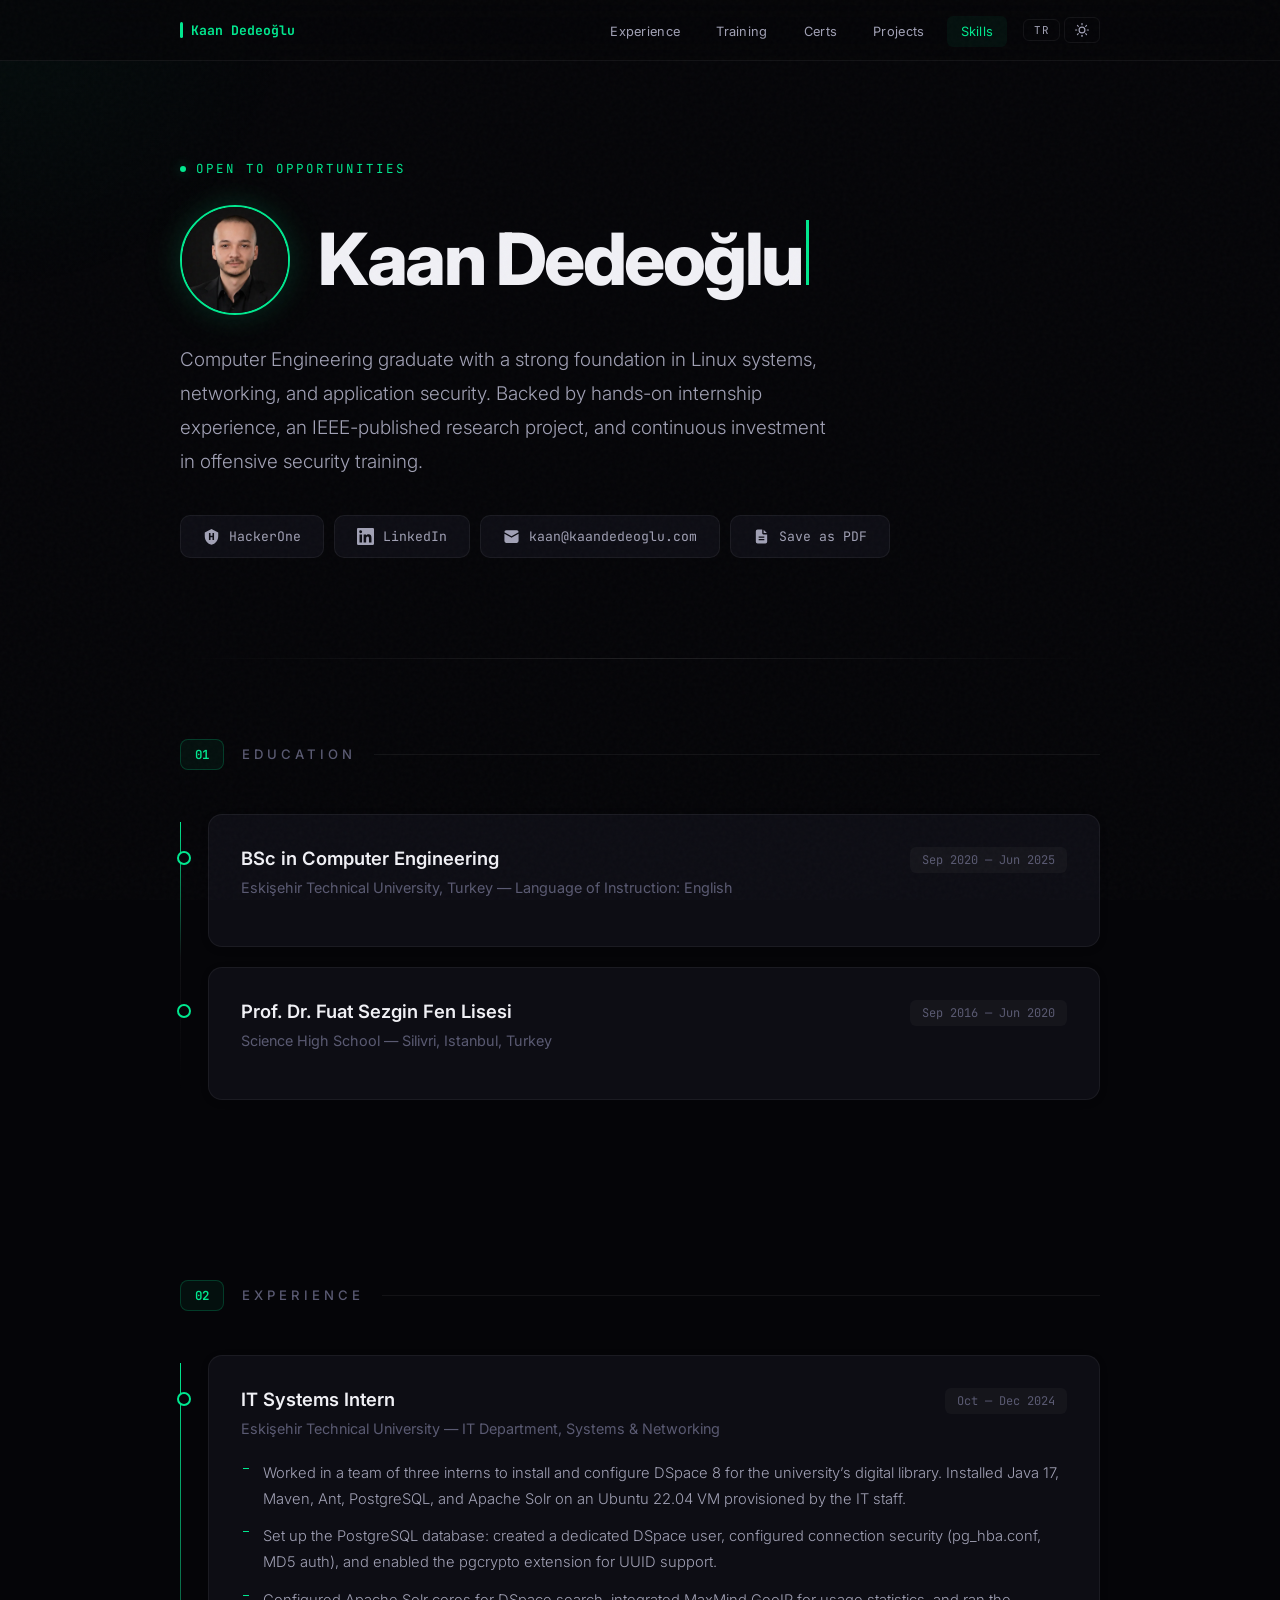
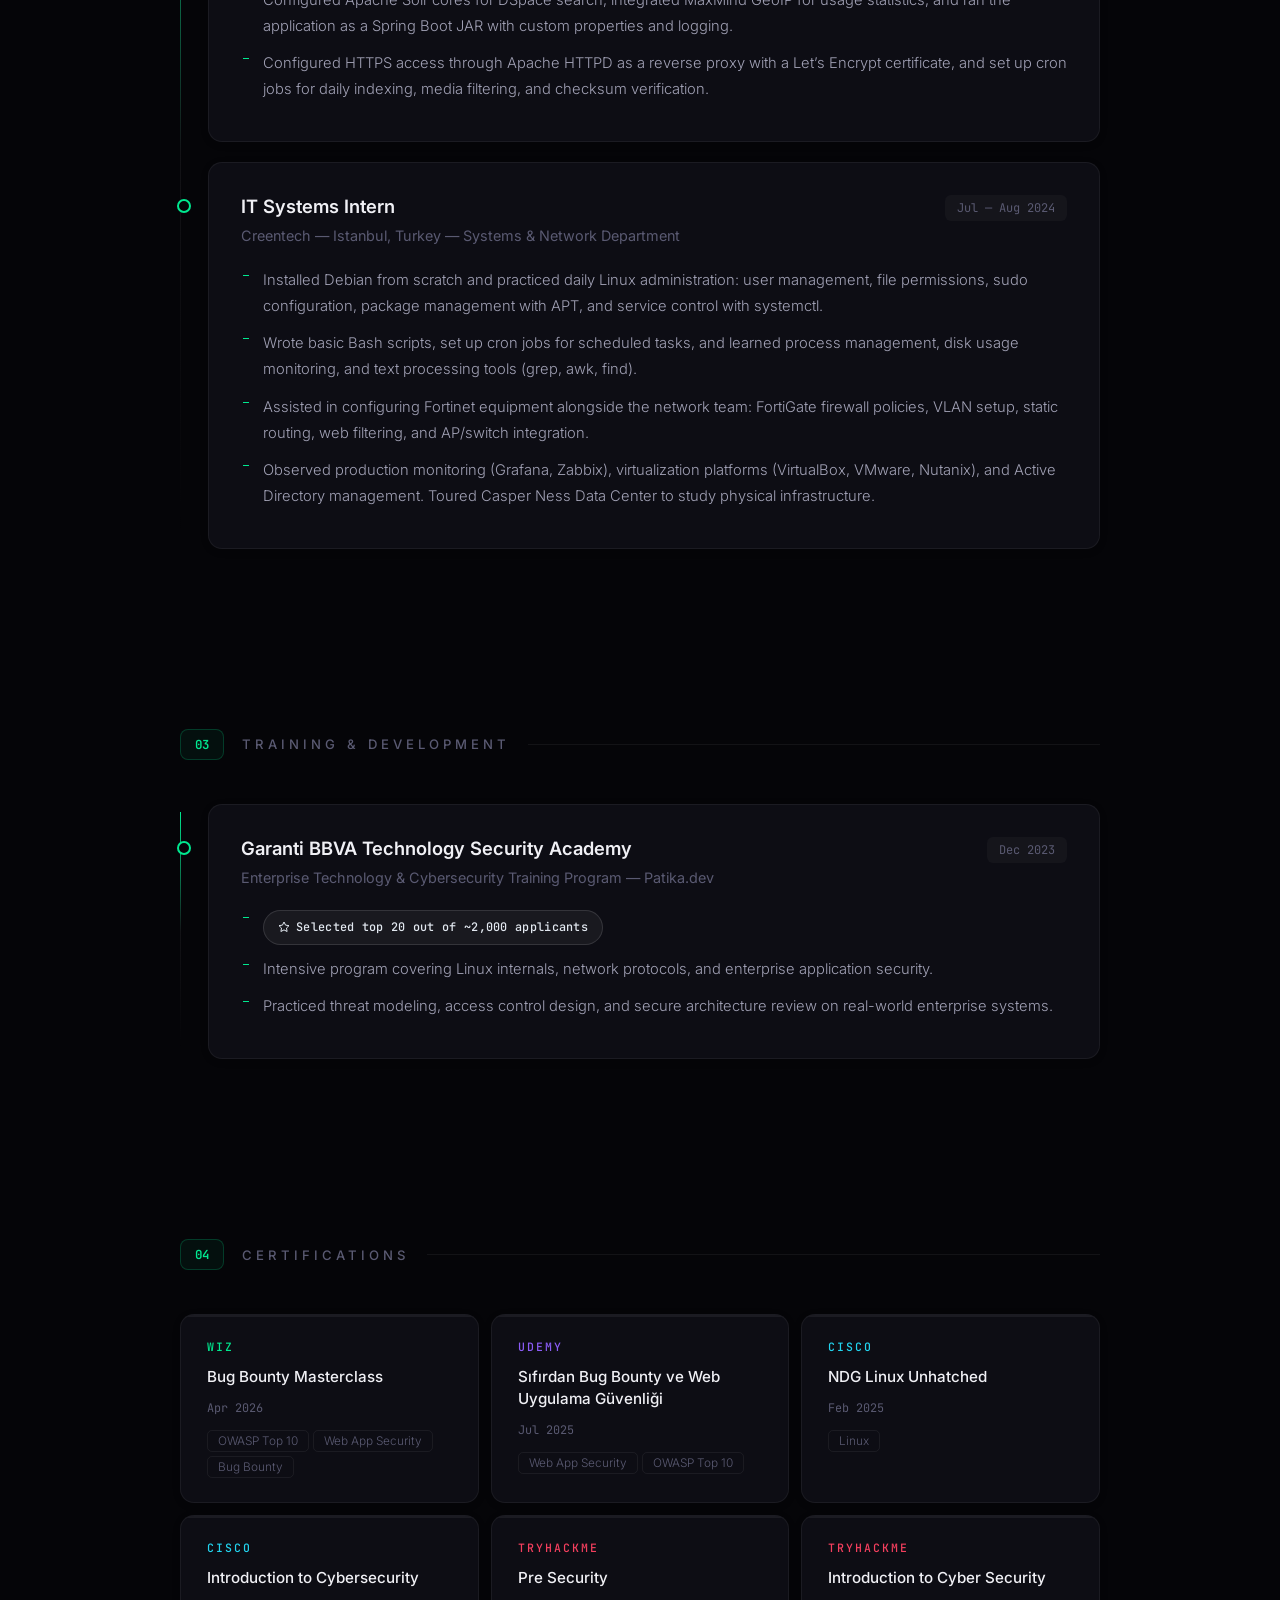
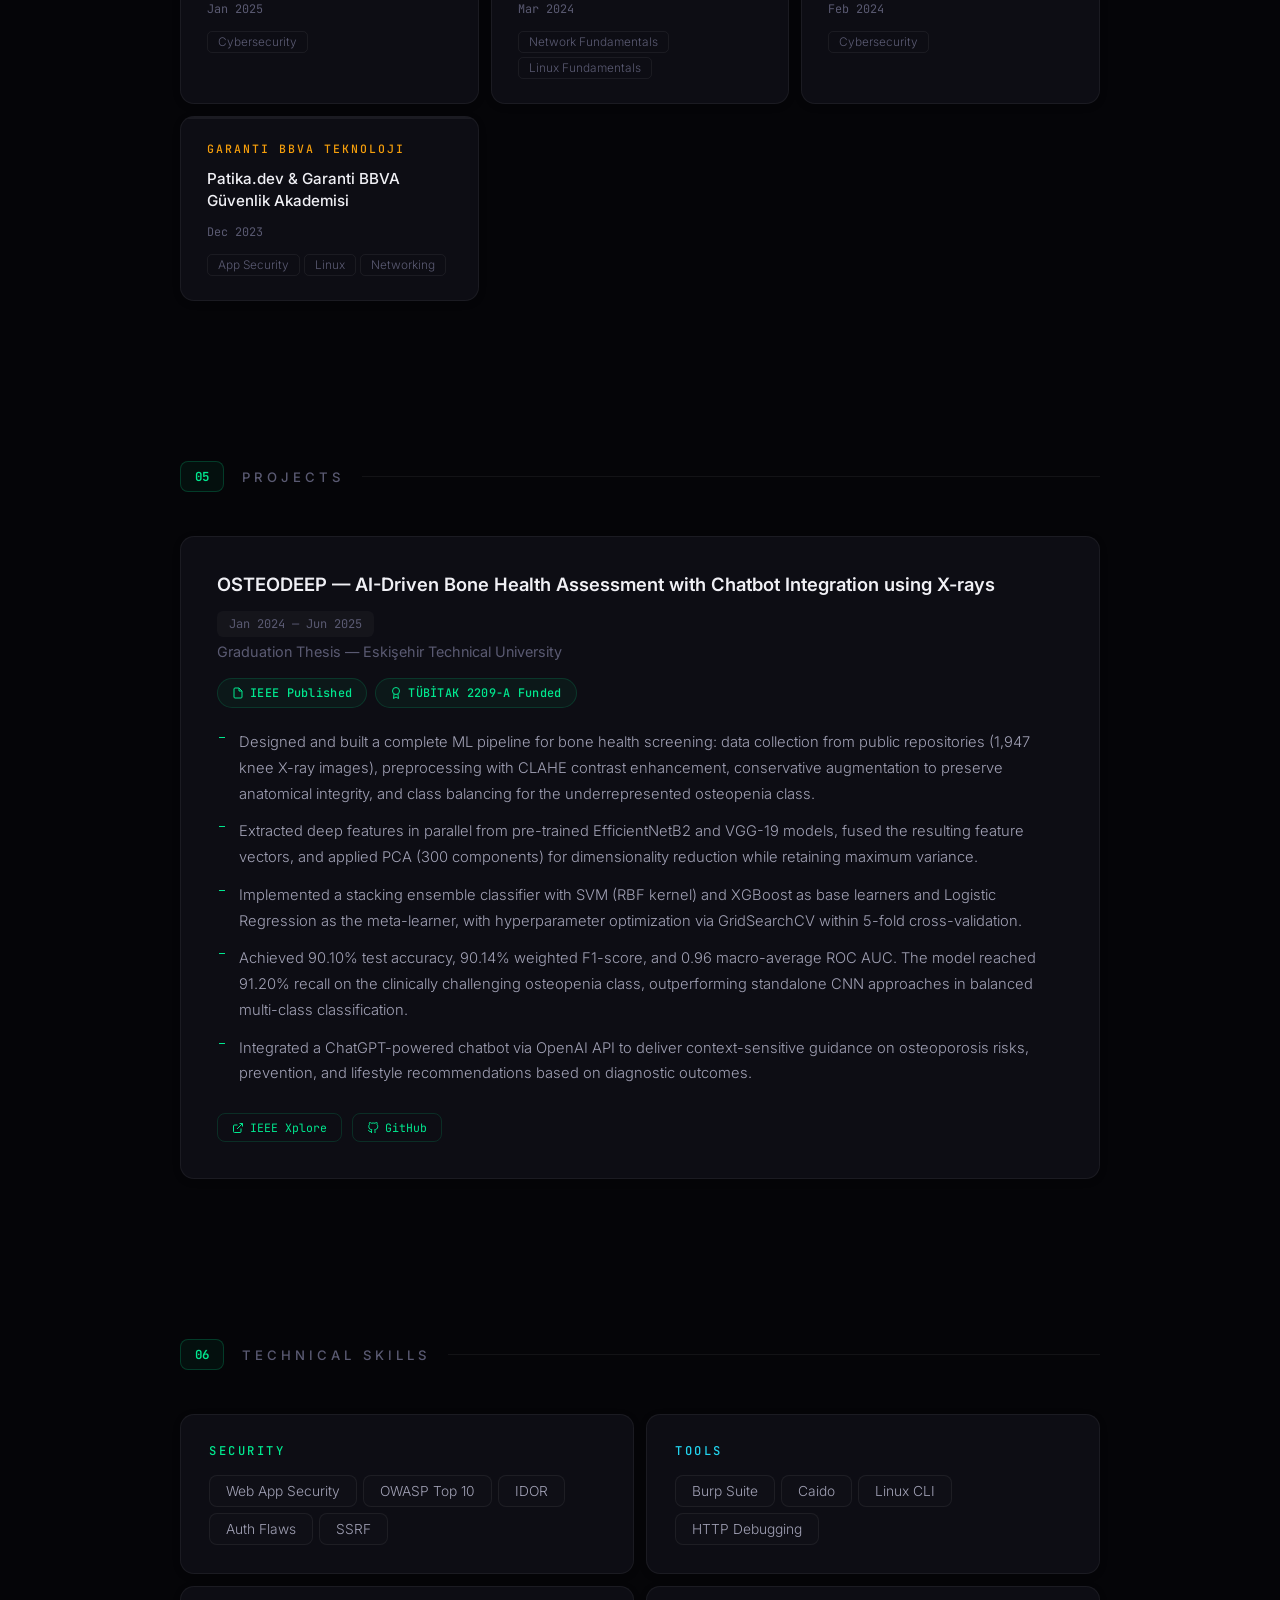
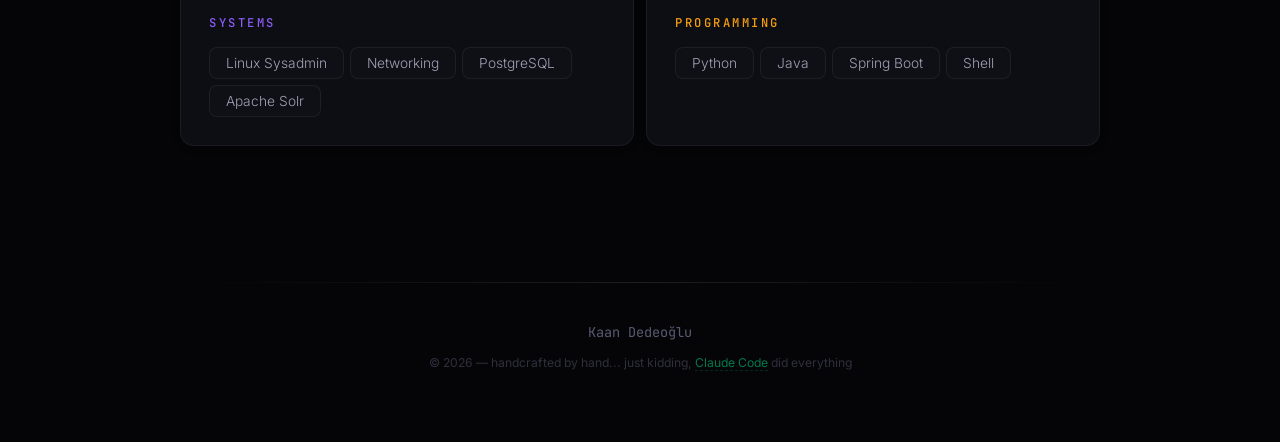
==== commit 16aa02e4: "Rework the hero contact block and replace its icons Icons were Feather outlines. The LinkedIn one in" ====
--- a/public/index.html
+++ b/public/index.html
@@ -43,7 +43,7 @@
     <div class="nav-inner">
       <a href="#" class="nav-brand"><span class="bar"></span> Kaan Dedeo&#287;lu</a>
       <div class="nav-right">
-        <ul class="nav-links">
+        <ul class="nav-links" id="navLinks">
           <li><a href="#experience" data-i18n="nav-exp">Experience</a></li>
           <li><a href="#training" data-i18n="nav-training">Training</a></li>
           <li><a href="#certs" data-i18n="nav-certs">Certs</a></li>
@@ -55,6 +55,9 @@
           <button id="themeToggle" class="toggle-btn" aria-label="Toggle theme">
             <svg id="themeIcon" viewBox="0 0 24 24"><circle cx="12" cy="12" r="5"/><line x1="12" y1="1" x2="12" y2="3"/><line x1="12" y1="21" x2="12" y2="23"/><line x1="4.22" y1="4.22" x2="5.64" y2="5.64"/><line x1="18.36" y1="18.36" x2="19.78" y2="19.78"/><line x1="1" y1="12" x2="3" y2="12"/><line x1="21" y1="12" x2="23" y2="12"/><line x1="4.22" y1="19.78" x2="5.64" y2="18.36"/><line x1="18.36" y1="5.64" x2="19.78" y2="4.22"/></svg>
           </button>
+          <button id="menuToggle" class="toggle-btn menu-btn" aria-label="Menu" aria-expanded="false" aria-controls="navLinks">
+            <svg id="menuIcon" viewBox="0 0 24 24"><line x1="3" y1="6" x2="21" y2="6"/><line x1="3" y1="12" x2="21" y2="12"/><line x1="3" y1="18" x2="21" y2="18"/></svg>
+          </button>
         </div>
       </div>
     </div>
@@ -71,21 +74,21 @@
       Computer Engineering graduate with a strong foundation in Linux systems, networking, and application security. Backed by hands-on internship experience, an IEEE-published research project, and continuous investment in offensive security training.
     </p>
     <div class="hero-contacts">
-      <a href="https://hackerone.com/dedephus" class="h-link" target="_blank" rel="noopener me">
-        <svg viewBox="0 0 24 24"><path d="M12 22s8-4 8-10V5l-8-3-8 3v7c0 6 8 10 8 10z"/><polyline points="9 12 11 14 15 10"/></svg>
-        HackerOne
+      <a href="https://hackerone.com/dedephus" class="h-link icon-only" target="_blank" rel="noopener me" aria-label="HackerOne">
+        <svg viewBox="0 0 24 24" aria-hidden="true"><path d="M12 1.5 2.5 6.4v5.3c0 5.9 4 11.1 9.5 11.8 5.5-.7 9.5-5.9 9.5-11.8V6.4L12 1.5Zm3.6 15.3h-2.2v-3.6h-2.8v3.6H8.4V7.2h2.2v3.6h2.8V7.2h2.2v9.6Z"/></svg>
+        <span>HackerOne</span>
       </a>
-      <a href="https://www.linkedin.com/in/kaandedeoglu/" class="h-link" target="_blank" rel="noopener me">
-        <svg viewBox="0 0 24 24"><path d="M16 8a6 6 0 0 1 6 6v7h-4v-7a2 2 0 0 0-2-2 2 2 0 0 0-2 2v7h-4v-7a6 6 0 0 1 6-6z"/><rect x="2" y="9" width="4" height="12"/><circle cx="4" cy="4" r="2"/></svg>
-        LinkedIn
+      <a href="https://www.linkedin.com/in/kaandedeoglu/" class="h-link icon-only" target="_blank" rel="noopener me" aria-label="LinkedIn">
+        <svg viewBox="0 0 24 24" aria-hidden="true"><path d="M20.45 20.45h-3.56v-5.57c0-1.33-.02-3.04-1.85-3.04-1.85 0-2.14 1.45-2.14 2.94v5.67H9.35V9h3.41v1.56h.05c.48-.9 1.64-1.85 3.37-1.85 3.6 0 4.27 2.37 4.27 5.46v6.28ZM5.34 7.43a2.07 2.07 0 1 1 0-4.13 2.07 2.07 0 0 1 0 4.13Zm1.78 13.02H3.56V9h3.56v11.45ZM22.22 0H1.77C.79 0 0 .77 0 1.73v20.54C0 23.23.79 24 1.77 24h20.45c.98 0 1.78-.77 1.78-1.73V1.73C24 .77 23.2 0 22.22 0Z"/></svg>
+        <span>LinkedIn</span>
       </a>
-      <a href="mailto:kaan@kaandedeoglu.com" class="h-link">
-        <svg viewBox="0 0 24 24"><rect x="2" y="4" width="20" height="16" rx="2"/><polyline points="2 6 12 13 22 6"/></svg>
-        kaan@kaandedeoglu.com
+      <a href="mailto:kaan@kaandedeoglu.com" class="h-link h-mail">
+        <svg viewBox="0 0 24 24" aria-hidden="true"><path d="M2 5.5A2.5 2.5 0 0 1 4.5 3h15A2.5 2.5 0 0 1 22 5.5v.4l-10 5.6L2 5.9v-.4Zm0 2.7v10.3A2.5 2.5 0 0 0 4.5 21h15a2.5 2.5 0 0 0 2.5-2.5V8.2l-9.51 5.33a1 1 0 0 1-.98 0L2 8.2Z"/></svg>
+        <span>kaan@kaandedeoglu.com</span>
       </a>
-      <button id="pdfBtn" class="pdf-btn" data-i18n="pdf-btn">
-        <svg viewBox="0 0 24 24"><path d="M14 2H6a2 2 0 0 0-2 2v16a2 2 0 0 0 2 2h12a2 2 0 0 0 2-2V8z"/><polyline points="14 2 14 8 20 8"/><line x1="16" y1="13" x2="8" y2="13"/><line x1="16" y1="17" x2="8" y2="17"/><polyline points="10 9 9 9 8 9"/></svg>
-        Save as PDF
+      <button id="pdfBtn" class="pdf-btn">
+        <svg viewBox="0 0 24 24" aria-hidden="true"><path d="M13 2H6.5A2.5 2.5 0 0 0 4 4.5v15A2.5 2.5 0 0 0 6.5 22h11a2.5 2.5 0 0 0 2.5-2.5V9h-5.5A1.5 1.5 0 0 1 13 7.5V2Zm2 .4V7h4.6L15 2.4ZM8 12h8v1.6H8V12Zm0 3.6h8v1.6H8v-1.6Z"/></svg>
+        <span data-i18n="pdf-btn">Save as PDF</span>
       </button>
     </div>
   </section>
--- a/public/style.css
+++ b/public/style.css
@@ -51,9 +51,25 @@
 [data-theme="light"] nav{background:rgba(248,249,250,0.85)}
 [data-theme="light"] .glow{background:radial-gradient(circle,rgba(5,150,105,0.05) 0%,transparent 70%)}
 [data-theme="light"] .cert-card:hover{box-shadow:0 12px 32px rgba(0,0,0,0.08),0 0 20px rgba(5,150,105,0.08)}
+/* White surface on a near-white page reads as nothing; a hairline shadow
+   gives the contact buttons an edge without darkening the palette. */
+[data-theme="light"] .h-link,
+[data-theme="light"] .pdf-btn{box-shadow:0 1px 2px rgba(16,24,40,0.05),0 0 0 1px rgba(16,24,40,0.03)}
 [data-theme="light"] .scroll-progress{background:linear-gradient(90deg,#059669,#0891b2)}
 
-html{scroll-behavior:smooth}
+html{
+  scroll-behavior:smooth;
+  /* iOS Safari inflates text on rotation without this. */
+  -webkit-text-size-adjust:100%;
+  text-size-adjust:100%;
+  /* .reveal-right parks full-width sections at translateX(14px) until they
+     animate in, which pushed the page 14px wider than the viewport and gave
+     every screen under ~1030px a horizontal scrollbar on load. `clip` is used
+     over `hidden` because it does not turn the element into a scroll
+     container; `hidden` is left first as the fallback for older engines. */
+  overflow-x:hidden;
+  overflow-x:clip;
+}
 
 @keyframes page-fade{
   from{opacity:0}
@@ -61,6 +77,10 @@
 }
 
 body{
+  /* Pairs with the rule on html; on the root element alone the horizontal
+     clip is defeated by the visible vertical axis. */
+  overflow-x:hidden;
+  overflow-x:clip;
   animation:page-fade 0.6s ease;
   background:var(--bg);
   color:var(--text);
@@ -139,7 +159,7 @@
 .nav-links{display:flex;gap:8px;list-style:none}
 
 .nav-links a{
-  font-size:0.8rem;color:var(--text-dim);text-decoration:none;
+  font-size:0.8rem;color:var(--text);text-decoration:none;
   padding:8px 14px;border-radius:6px;
   transition:all 0.2s;letter-spacing:0.3px;
 }
@@ -158,7 +178,7 @@
 
 .toggle-btn{
   font-family:var(--mono);font-size:0.68rem;
-  color:var(--text-dim);
+  color:var(--text);
   background:none;border:1px solid var(--border);
   border-radius:6px;padding:5px 10px;
   cursor:pointer;transition:all 0.25s;
@@ -180,6 +200,10 @@
   stroke-width:2;stroke-linecap:round;stroke-linejoin:round;
   vertical-align:-2px;
 }
+
+/* Only exists below the responsive breakpoint; the links sit in the bar
+   itself on wider screens. */
+.menu-btn{display:none}
 
 /* --- HERO --- */
 .hero{
@@ -254,7 +278,7 @@
 .h-link{
   display:inline-flex;align-items:center;gap:9px;
   font-family:var(--mono);font-size:0.82rem;
-  color:var(--text-dim);text-decoration:none;
+  color:var(--text);text-decoration:none;
   padding:12px 22px;
   border:1px solid var(--border);border-radius:10px;
   transition:all 0.25s;
@@ -268,7 +292,10 @@
   transform:translateY(-1px);
 }
 
-.h-link svg{width:15px;height:15px;stroke:currentColor;fill:none;stroke-width:1.8;stroke-linecap:round;stroke-linejoin:round}
+.h-link svg,.pdf-btn svg{
+  width:17px;height:17px;flex-shrink:0;
+  fill:currentColor;stroke:none;
+}
 
 /* --- DIVIDER --- */
 .divider{
@@ -602,7 +629,7 @@
 .pdf-btn{
   display:inline-flex;align-items:center;gap:9px;
   font-family:var(--mono);font-size:0.82rem;
-  color:var(--text-dim);text-decoration:none;
+  color:var(--text);text-decoration:none;
   padding:12px 22px;
   border:1px solid var(--border);border-radius:10px;
   transition:all 0.25s;
@@ -617,7 +644,7 @@
   transform:translateY(-1px);
 }
 
-.pdf-btn svg{width:15px;height:15px;stroke:currentColor;fill:none;stroke-width:1.8;stroke-linecap:round;stroke-linejoin:round}
+/* Icon sizing and fill live in the shared .h-link svg,.pdf-btn svg rule. */
 
 /* --- SCROLL REVEAL --- */
 .reveal{
@@ -689,53 +716,171 @@
 
 .ht-line{white-space:pre;min-height:1.8em}
 
+/* --- TOUCH / MOBILE BASE --- */
+/* Applies on any touch device, not just narrow ones. */
+@media(hover:none){
+  /* Kill the grey flash iOS/Android paint over tapped links. */
+  *{-webkit-tap-highlight-color:transparent}
+
+  /* A tap fires :hover and it stays latched until something else is tapped —
+     the menu button sat lit green after being used. Neutralise the hover
+     styling back to each element's resting state and show the press through
+     :active instead. :not(.active) keeps the section indicator working. */
+  .toggle-btn:not(.active):hover{
+    color:var(--text-dim);border-color:var(--border);background:none;
+  }
+  .nav-links a:not(.active):hover{
+    color:var(--text-dim);background:none;
+  }
+  .h-link:hover,.pdf-btn:hover{
+    color:var(--text-dim);border-color:var(--border);
+    background:var(--surface);box-shadow:none;transform:none;
+  }
+  .sk-tag:hover{
+    color:var(--text);border-color:var(--border);
+    background:rgba(255,255,255,0.01);box-shadow:none;
+  }
+  .proj-link:hover{
+    color:var(--accent);border-color:rgba(0,232,143,0.15);background:none;
+  }
+  .h-link:active,.pdf-btn:active,.toggle-btn:active{transform:scale(0.97)}
+}
+
 /* --- RESPONSIVE --- */
 @media(max-width:768px){
-  .hero{padding:100px 20px 50px}
-  .section{padding:48px 20px}
-  .nav-inner{padding:0 12px;height:52px}
-  .nav-links{display:none}
-  .nav-right{gap:8px}
-  .nav-toggles{gap:3px}
-  .toggle-btn{padding:5px 9px;font-size:0.65rem}
+  .nav-inner{
+    height:64px;
+    padding:0 max(14px,env(safe-area-inset-right)) 0 max(14px,env(safe-area-inset-left));
+  }
+  .nav-brand{font-size:0.9rem;gap:9px}
+  .nav-brand .bar{width:3px;height:19px}
+  .nav-right{gap:9px}
+  .nav-toggles{gap:6px}
+  /* 44px is the minimum comfortable tap target; these were ~30px. */
+  .toggle-btn{
+    display:inline-flex;align-items:center;justify-content:center;
+    min-width:44px;min-height:44px;
+    padding:0 12px;font-size:0.75rem;border-radius:9px;
+  }
+  .toggle-btn svg{width:18px;height:18px;vertical-align:0}
+  .menu-btn{padding:0 11px}
+
+  /* The section links become a panel that drops out of the nav bar.
+     nav is fixed, so absolute positioning here is relative to it. */
+  .nav-links{
+    position:absolute;top:100%;left:0;right:0;
+    flex-direction:column;gap:2px;
+    padding:8px max(12px,env(safe-area-inset-left))
+            calc(10px + env(safe-area-inset-bottom)) max(12px,env(safe-area-inset-left));
+    /* Opaque, not translucent: at 0.97 the hero still read through it.
+       --surface rather than --bg so the panel reads as raised off the page,
+       and both follow the theme so no light-mode override is needed. */
+    background:var(--surface);
+    border-bottom:1px solid var(--border);
+    box-shadow:0 12px 24px rgba(0,0,0,0.35);
+    opacity:0;visibility:hidden;transform:translateY(-8px);
+    transition:opacity 0.22s ease,transform 0.22s ease,visibility 0.22s;
+  }
+  nav.menu-open .nav-links{opacity:1;visibility:visible;transform:none}
+  .nav-links a{
+    display:flex;align-items:center;
+    padding:12px 14px;min-height:46px;
+    font-size:0.86rem;border-radius:8px;
+  }
+
+  .hero{padding:112px 20px 30px}
+  /* Without this, tapping a nav link lands the section heading under the
+     fixed bar. */
+  .section{padding:48px 20px;scroll-margin-top:80px}
+
   .hero-row{flex-direction:column;align-items:flex-start;gap:16px}
-  .avatar{width:80px;height:80px}
-  .hero h1{font-size:clamp(2rem,10vw,3rem);letter-spacing:-1px}
-  .hero-desc{font-size:1rem;line-height:1.7}
+  .avatar{width:96px;height:96px}
+  .hero h1{font-size:clamp(2rem,10vw,3rem);letter-spacing:-1px;text-wrap:balance}
+  .hero-desc{font-size:1rem;line-height:1.7;text-wrap:pretty}
   .hero-tag{font-size:0.7rem;letter-spacing:2px;margin-bottom:20px}
-  .hero-contacts{flex-direction:column}
-  .h-link,.pdf-btn{justify-content:center;width:100%;font-size:0.78rem;padding:12px 18px}
+
+  /* Four identical full-width bars read as a form, not as links. The two
+     profile links shrink to their marks; the address keeps its text because
+     people copy it, and the PDF button takes its own row.
+     Row 1: [H1] [in] [ address ]     Row 2: [ Save as PDF ] */
+  .hero-contacts{
+    display:flex;flex-wrap:wrap;gap:9px;margin-top:30px;
+  }
+  .h-link,.pdf-btn{
+    justify-content:center;
+    font-size:0.78rem;padding:0 14px;
+    min-height:52px;border-radius:14px;
+  }
+  .icon-only{
+    flex:0 0 auto;width:52px;padding:0;
+  }
+  /* The label stays in the DOM for assistive tech; aria-label on the anchor
+     covers it either way. */
+  .icon-only span{
+    position:absolute;width:1px;height:1px;overflow:hidden;
+    clip-path:inset(50%);white-space:nowrap;
+  }
+  .icon-only svg{width:21px;height:21px}
+  /* Wraps to its own row when there is not enough width left beside the marks. */
+  .h-mail{flex:1 1 190px;min-width:0}
+  .h-mail span{overflow:hidden;text-overflow:ellipsis;white-space:nowrap}
+  .pdf-btn{flex:1 1 100%}
+
   .skills-grid{grid-template-columns:1fr}
   .certs-grid{grid-template-columns:1fr}
   .t-top{flex-direction:column;gap:6px}
   .t-card{padding:22px;margin-bottom:14px}
-  .t-title{font-size:1rem}
-  .t-items li{font-size:0.86rem;padding:5px 0 5px 18px}
+  .t-title{font-size:1rem;text-wrap:balance}
+  .t-items li{font-size:0.88rem;line-height:1.72;padding:5px 0 5px 18px}
   .timeline{padding-left:18px}
   .t-card::before{left:-22px;width:8px;height:8px;top:28px}
   .section-head{gap:12px;margin-bottom:32px}
   .section-num{font-size:0.72rem;padding:5px 10px}
   .section-title{font-size:0.75rem;letter-spacing:3px}
   .cert-card{padding:20px}
-  .cert-name{font-size:0.9rem}
+  .cert-name{font-size:0.9rem;text-wrap:balance}
   .proj-card{padding:24px}
   .sk-card{padding:22px}
   .sk-tag{font-size:0.82rem;padding:6px 12px}
-  footer{padding:40px 20px 56px}
-  .back-to-top{bottom:20px;right:16px;width:38px;height:38px}
+  footer{padding:40px 20px calc(56px + env(safe-area-inset-bottom))}
+  /* Clear of the iPhone home indicator. */
+  .back-to-top{
+    bottom:calc(20px + env(safe-area-inset-bottom));
+    right:calc(16px + env(safe-area-inset-right));
+    width:42px;height:42px;
+  }
   .glow{display:none}
   .divider{padding:0 20px}
 }
 
 @media(max-width:380px){
-  .hero{padding:90px 16px 40px}
+  .hero{padding:106px 16px 26px}
   .section{padding:40px 16px}
   .hero h1{font-size:2rem}
   .hero-desc{font-size:0.92rem}
   .t-card{padding:18px}
-  .toggle-btn{padding:4px 7px;font-size:0.6rem}
-  footer{padding:32px 16px 48px}
+  /* Narrower, but the tap targets stay at 44px. */
+  .toggle-btn{padding:0 9px;font-size:0.7rem;min-width:42px}
+  .nav-brand{font-size:0.8rem}
+  .h-link,.pdf-btn{font-size:0.74rem;min-height:46px}
+  .icon-only{width:46px}   /* keep them square when min-height drops */
+  footer{padding:32px 16px calc(48px + env(safe-area-inset-bottom))}
   .divider{padding:0 16px}
+}
+
+/* --- REDUCED MOTION --- */
+/* The page leans on scroll reveals; honour the OS setting instead of
+   animating regardless. Elements must still end up visible. */
+@media(prefers-reduced-motion:reduce){
+  *,*::before,*::after{
+    animation-duration:0.01ms!important;
+    animation-iteration-count:1!important;
+    transition-duration:0.01ms!important;
+    scroll-behavior:auto!important;
+  }
+  .reveal,.reveal-left,.reveal-right,.reveal-scale{
+    opacity:1!important;transform:none!important;
+  }
 }
 
 /* --- PRINT / PDF --- */
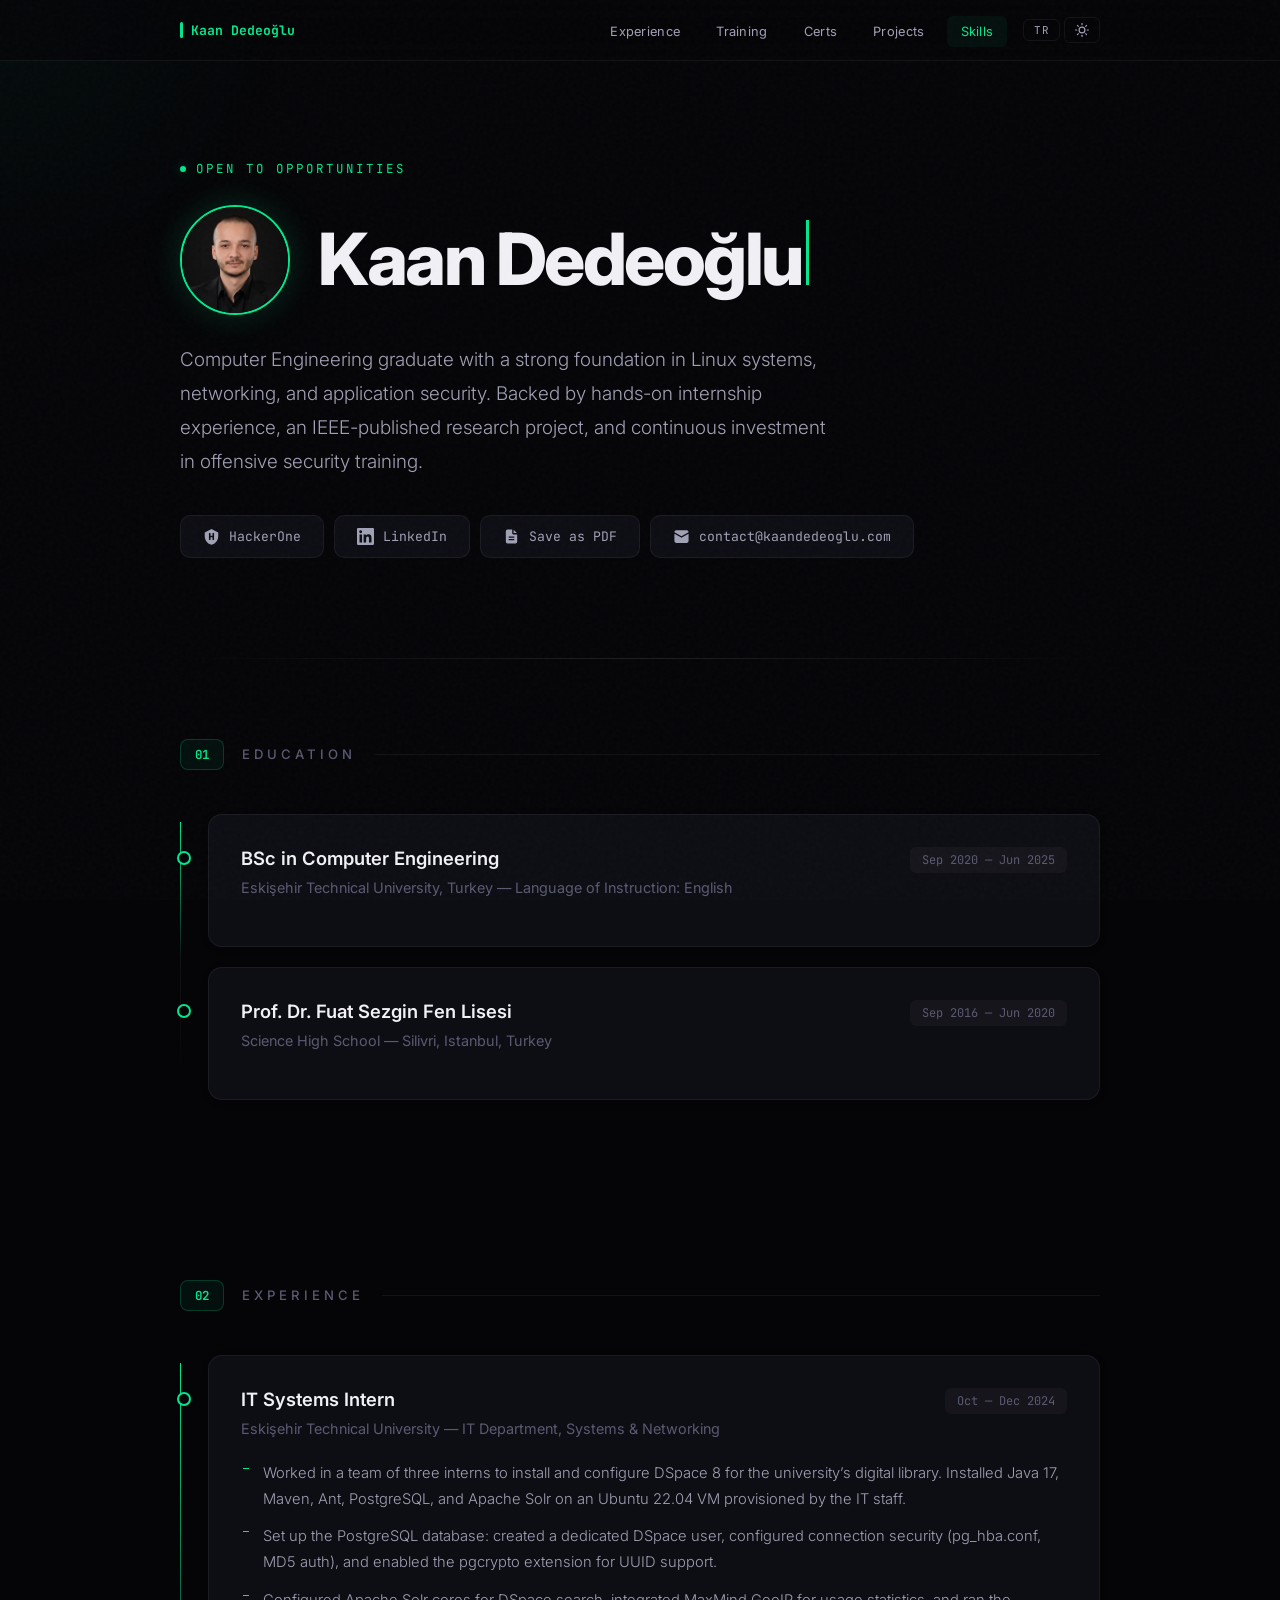
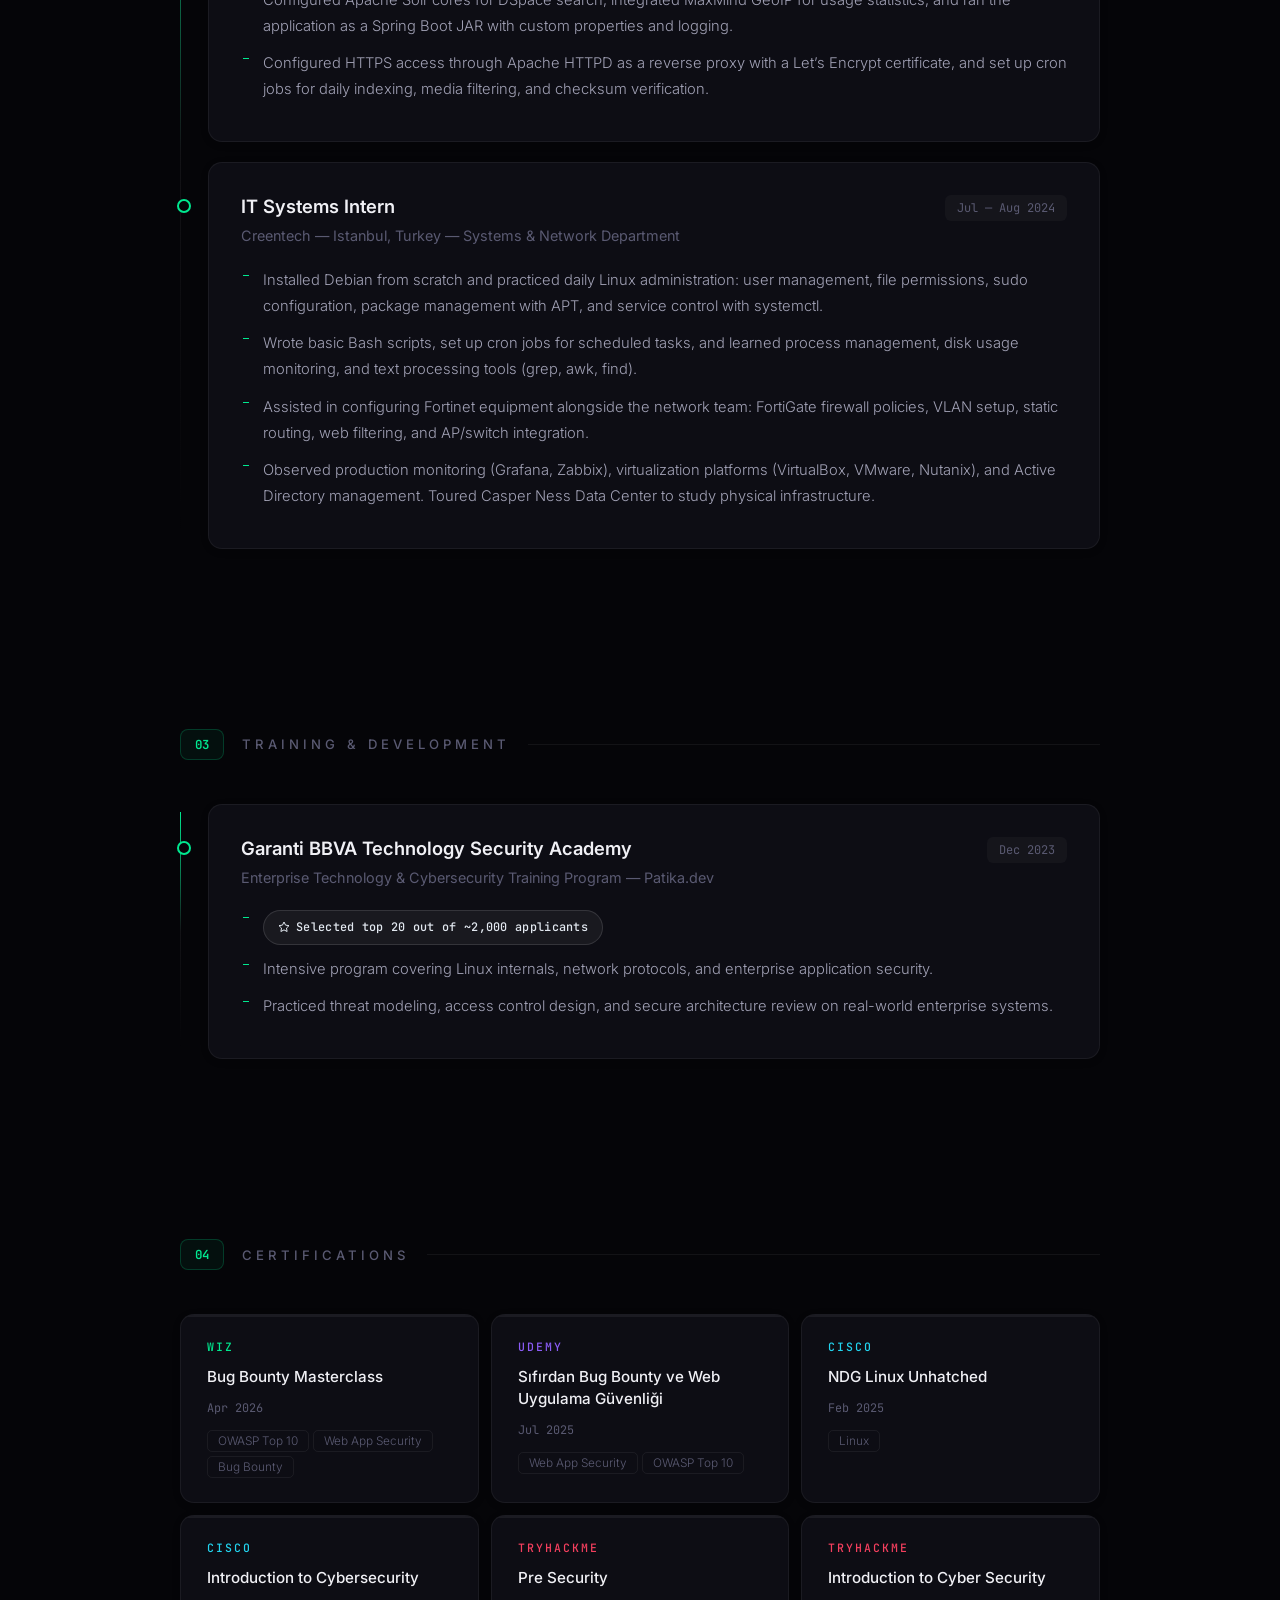
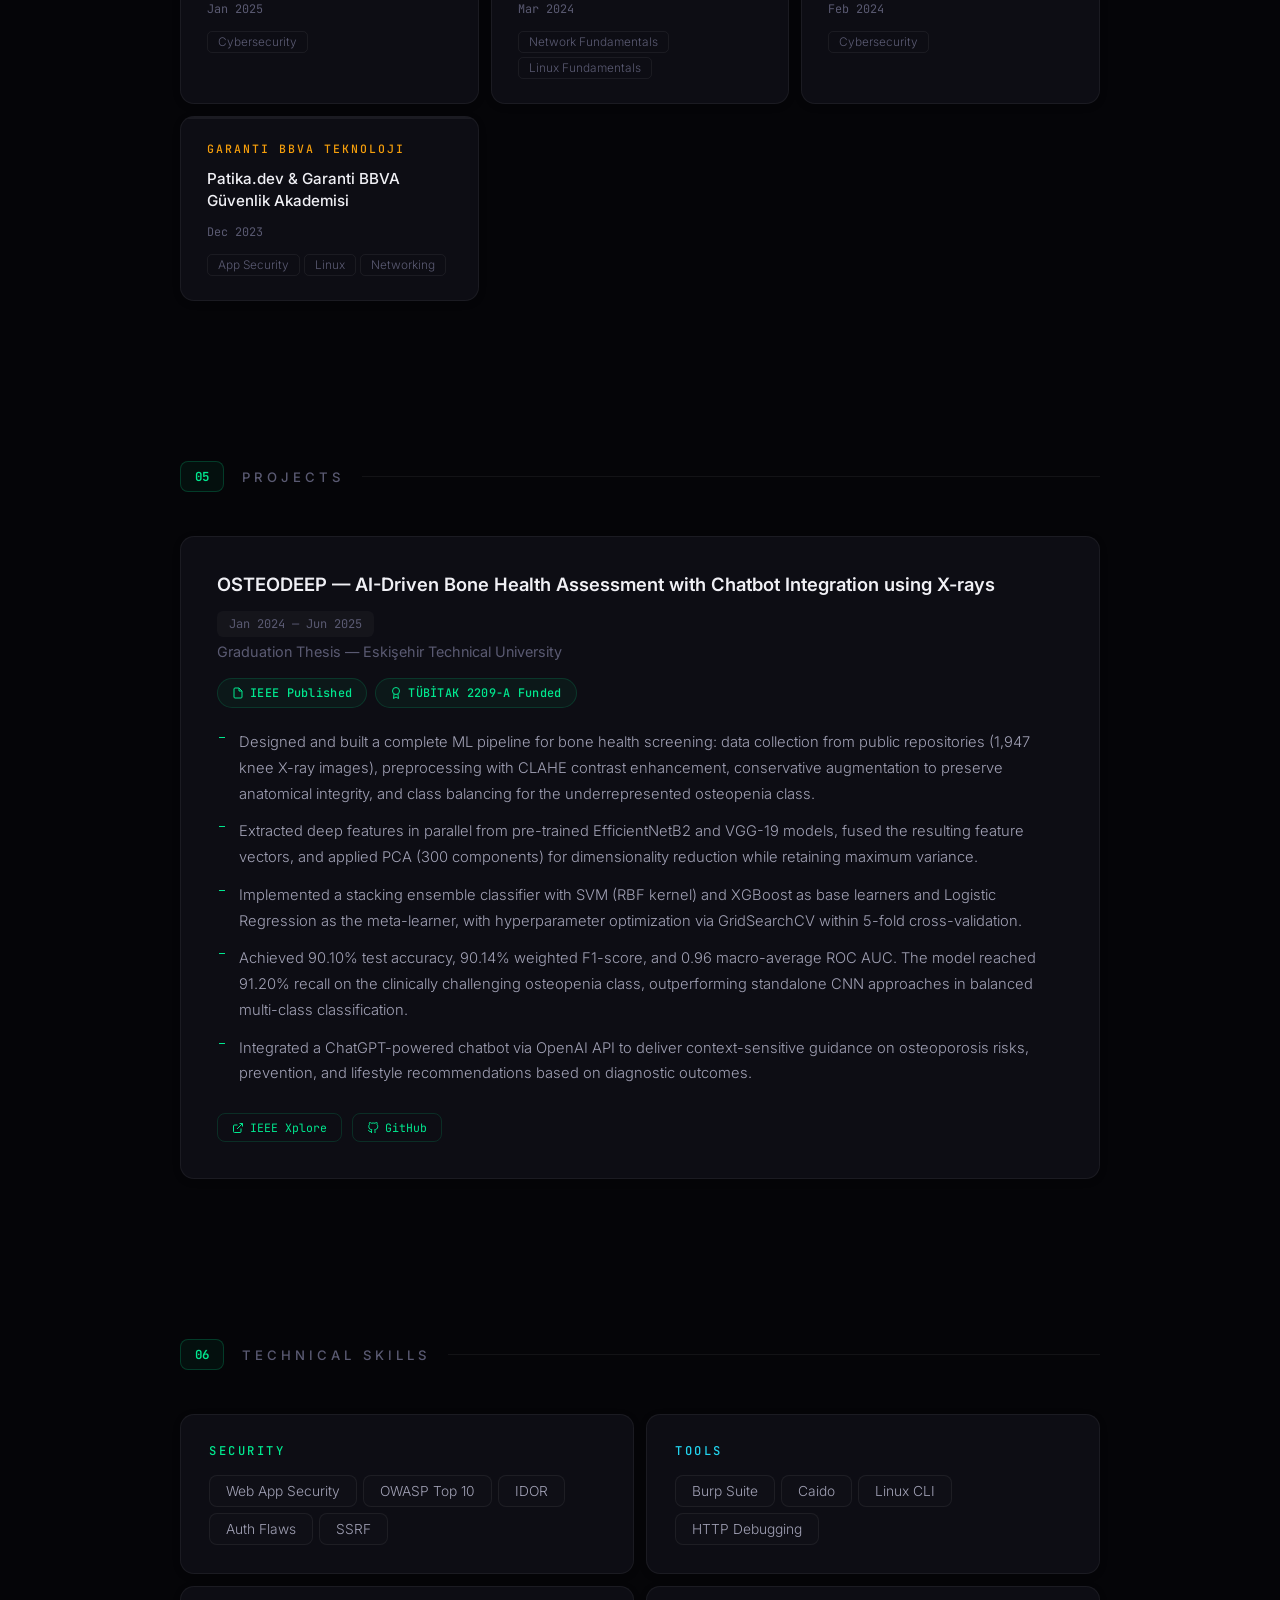
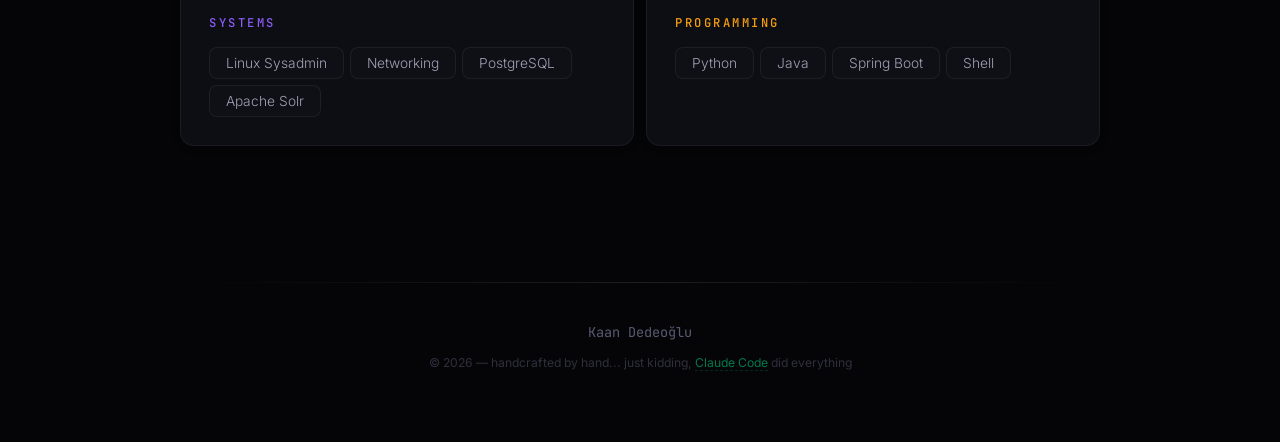
==== commit f2939d70: "Use contact@ and show the address on mobile again kaan@ -> contact@ across index.html and security.t" ====
--- a/public/index.html
+++ b/public/index.html
@@ -82,14 +82,14 @@
         <svg viewBox="0 0 24 24" aria-hidden="true"><path d="M20.45 20.45h-3.56v-5.57c0-1.33-.02-3.04-1.85-3.04-1.85 0-2.14 1.45-2.14 2.94v5.67H9.35V9h3.41v1.56h.05c.48-.9 1.64-1.85 3.37-1.85 3.6 0 4.27 2.37 4.27 5.46v6.28ZM5.34 7.43a2.07 2.07 0 1 1 0-4.13 2.07 2.07 0 0 1 0 4.13Zm1.78 13.02H3.56V9h3.56v11.45ZM22.22 0H1.77C.79 0 0 .77 0 1.73v20.54C0 23.23.79 24 1.77 24h20.45c.98 0 1.78-.77 1.78-1.73V1.73C24 .77 23.2 0 22.22 0Z"/></svg>
         <span>LinkedIn</span>
       </a>
-      <a href="mailto:kaan@kaandedeoglu.com" class="h-link h-mail">
-        <svg viewBox="0 0 24 24" aria-hidden="true"><path d="M2 5.5A2.5 2.5 0 0 1 4.5 3h15A2.5 2.5 0 0 1 22 5.5v.4l-10 5.6L2 5.9v-.4Zm0 2.7v10.3A2.5 2.5 0 0 0 4.5 21h15a2.5 2.5 0 0 0 2.5-2.5V8.2l-9.51 5.33a1 1 0 0 1-.98 0L2 8.2Z"/></svg>
-        <span>kaan@kaandedeoglu.com</span>
-      </a>
       <button id="pdfBtn" class="pdf-btn">
         <svg viewBox="0 0 24 24" aria-hidden="true"><path d="M13 2H6.5A2.5 2.5 0 0 0 4 4.5v15A2.5 2.5 0 0 0 6.5 22h11a2.5 2.5 0 0 0 2.5-2.5V9h-5.5A1.5 1.5 0 0 1 13 7.5V2Zm2 .4V7h4.6L15 2.4ZM8 12h8v1.6H8V12Zm0 3.6h8v1.6H8v-1.6Z"/></svg>
         <span data-i18n="pdf-btn">Save as PDF</span>
       </button>
+      <a href="mailto:contact@kaandedeoglu.com" class="h-link h-mail" aria-label="contact@kaandedeoglu.com">
+        <svg viewBox="0 0 24 24" aria-hidden="true"><path d="M2 5.5A2.5 2.5 0 0 1 4.5 3h15A2.5 2.5 0 0 1 22 5.5v.4l-10 5.6L2 5.9v-.4Zm0 2.7v10.3A2.5 2.5 0 0 0 4.5 21h15a2.5 2.5 0 0 0 2.5-2.5V8.2l-9.51 5.33a1 1 0 0 1-.98 0L2 8.2Z"/></svg>
+        <span>contact@kaandedeoglu.com</span>
+      </a>
     </div>
   </section>
 
--- a/public/style.css
+++ b/public/style.css
@@ -800,8 +800,8 @@
   .hero-tag{font-size:0.7rem;letter-spacing:2px;margin-bottom:20px}
 
   /* Four identical full-width bars read as a form, not as links. The two
-     profile links shrink to their marks; the address keeps its text because
-     people copy it, and the PDF button takes its own row.
+     profile links shrink to their marks; the address keeps its text so it can
+     be read and copied, and the PDF button takes the row below.
      Row 1: [H1] [in] [ address ]     Row 2: [ Save as PDF ] */
   .hero-contacts{
     display:flex;flex-wrap:wrap;gap:9px;margin-top:30px;
@@ -814,17 +814,19 @@
   .icon-only{
     flex:0 0 auto;width:52px;padding:0;
   }
-  /* The label stays in the DOM for assistive tech; aria-label on the anchor
-     covers it either way. */
+  /* Label stays in the DOM for assistive tech; the anchor also carries
+     aria-label. */
   .icon-only span{
     position:absolute;width:1px;height:1px;overflow:hidden;
     clip-path:inset(50%);white-space:nowrap;
   }
   .icon-only svg{width:21px;height:21px}
-  /* Wraps to its own row when there is not enough width left beside the marks. */
-  .h-mail{flex:1 1 190px;min-width:0}
+  /* The address gets its own row. Sharing row 1 truncated it at 390px and
+     360px — the two commonest iPhone widths — because the label is 180px
+     wide and only ~172px was left beside the marks. */
+  .pdf-btn{flex:1 1 140px}
+  .h-mail{flex:1 1 100%;min-width:0}
   .h-mail span{overflow:hidden;text-overflow:ellipsis;white-space:nowrap}
-  .pdf-btn{flex:1 1 100%}
 
   .skills-grid{grid-template-columns:1fr}
   .certs-grid{grid-template-columns:1fr}
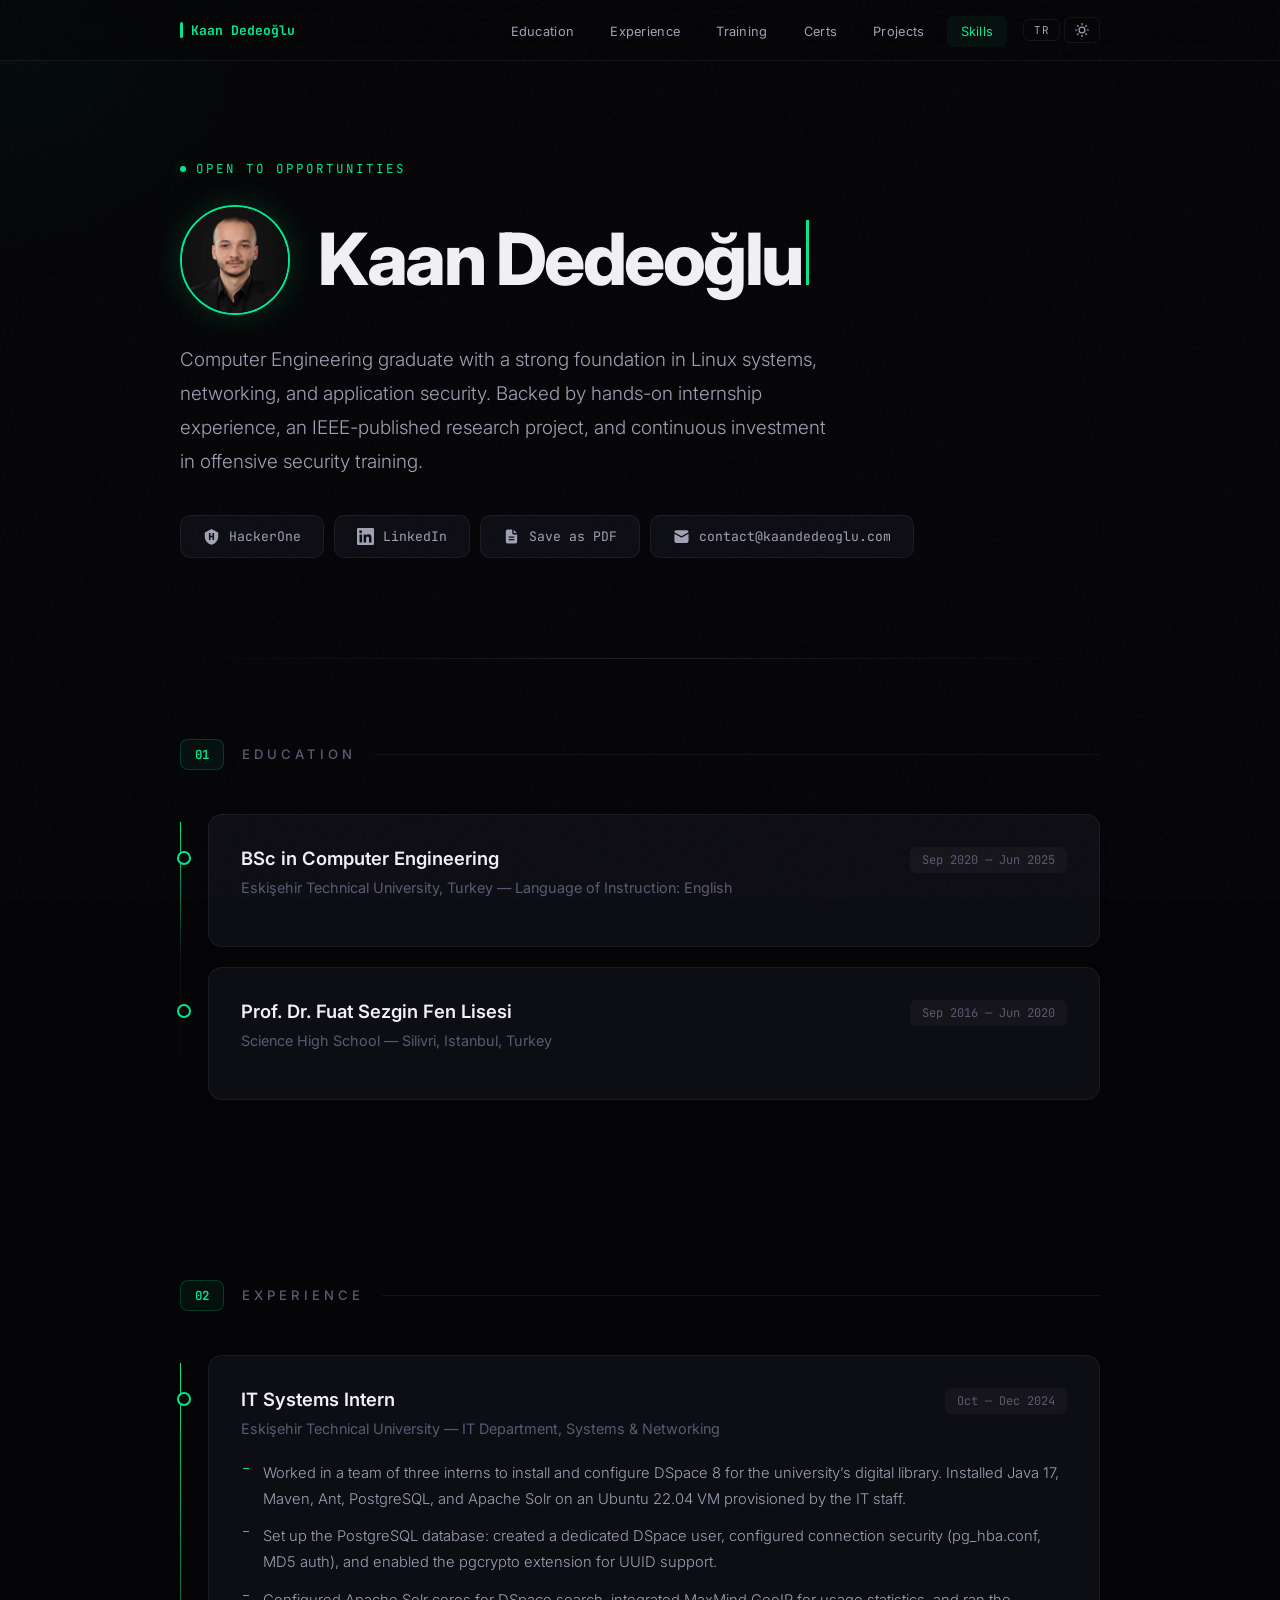
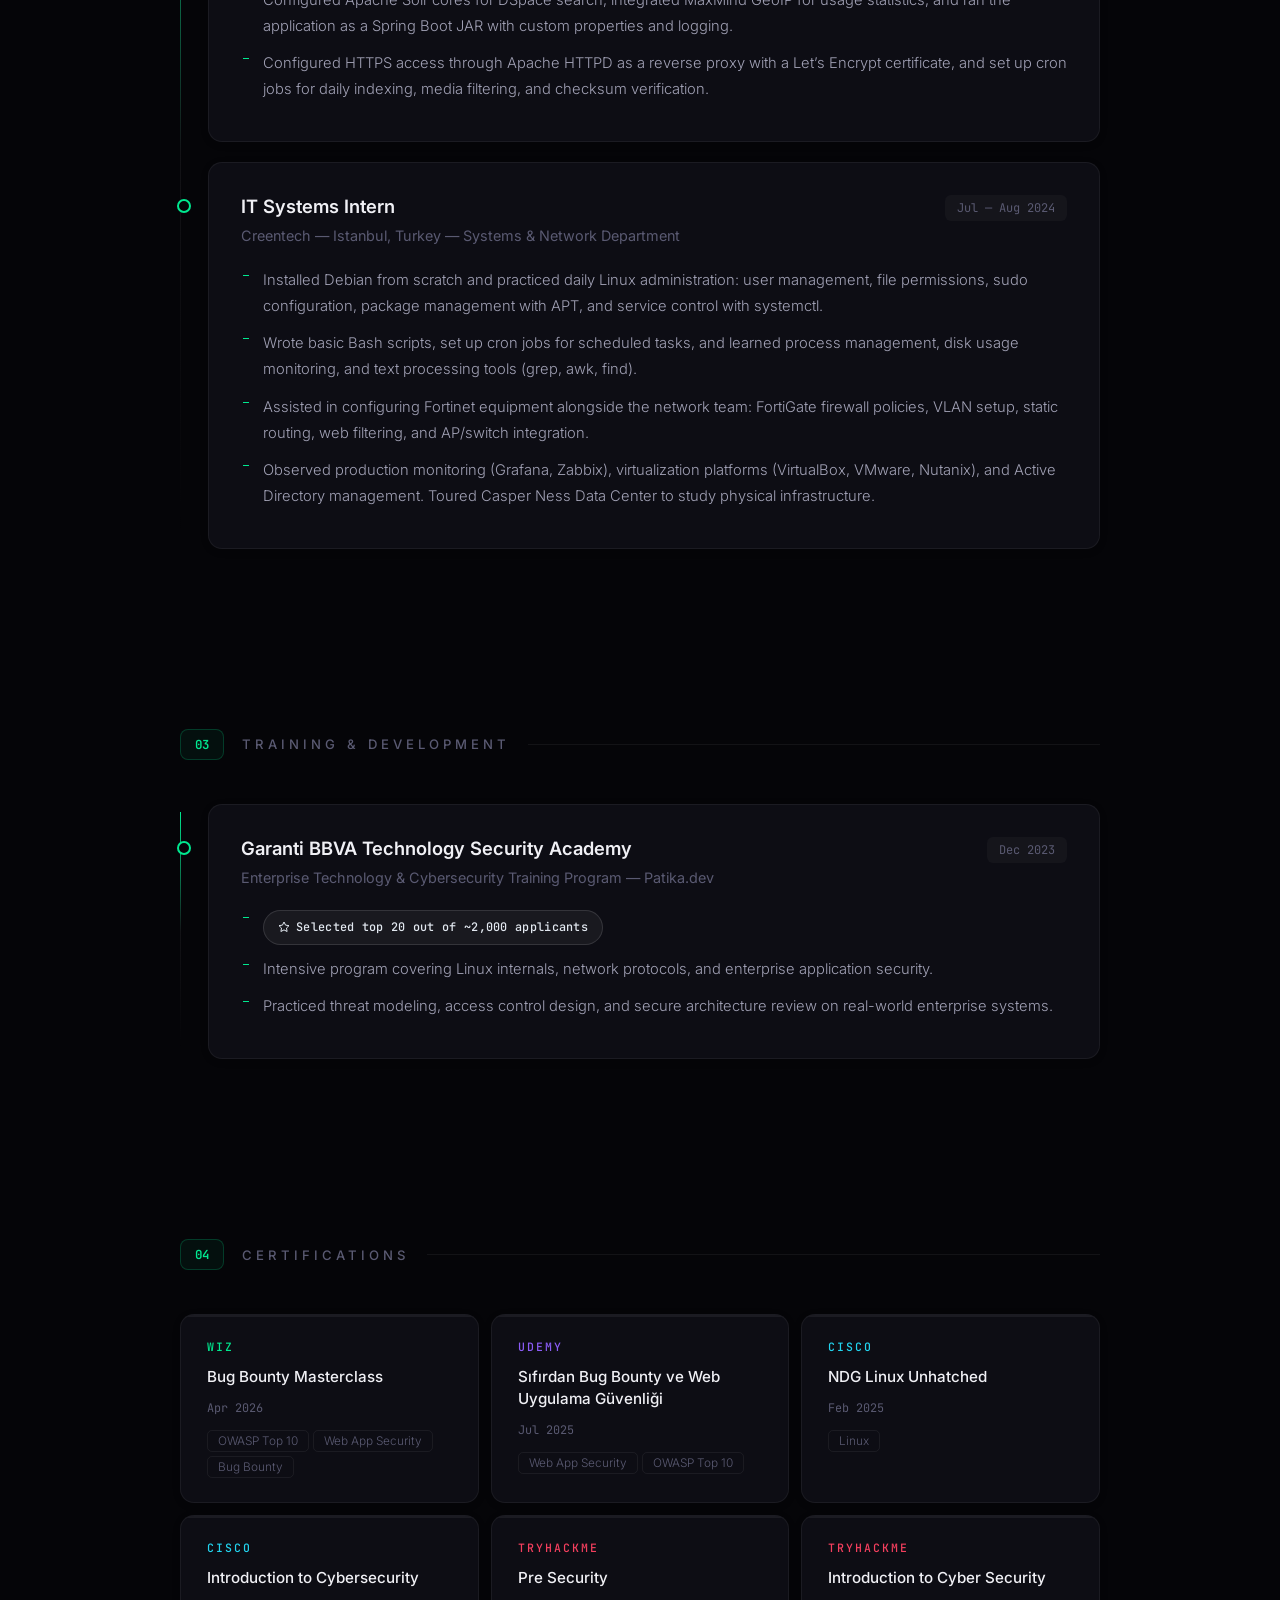
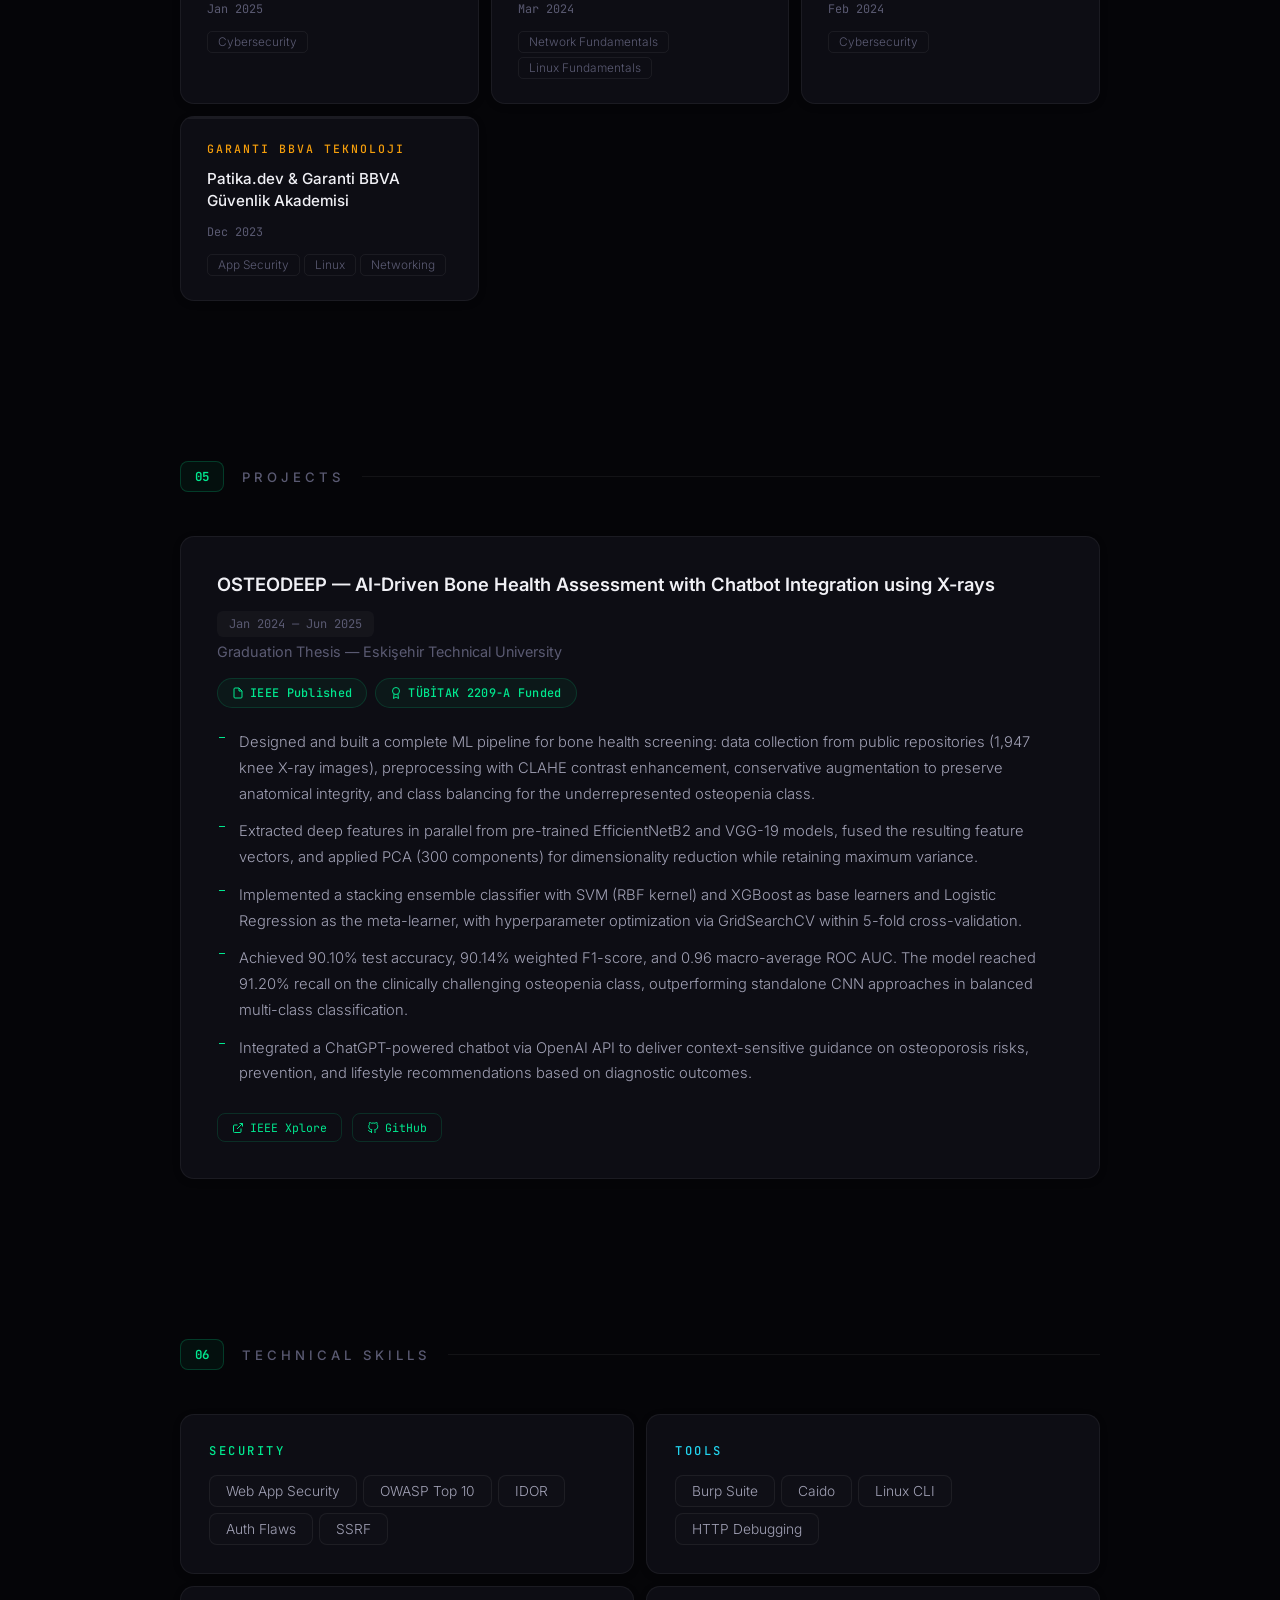
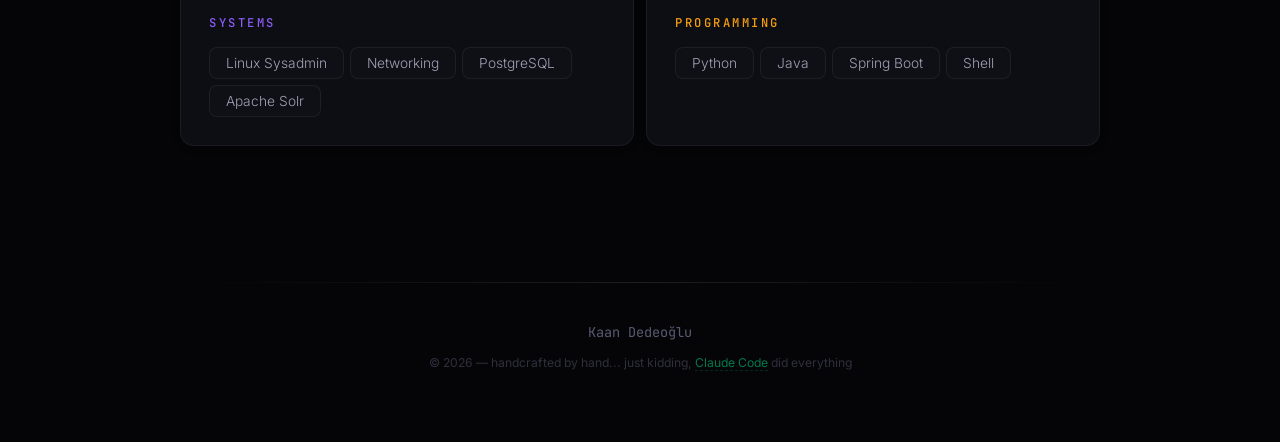
==== commit 96de6272: "Add Education to the nav The section had no id, so it was the one section the menu could not link to" ====
--- a/public/index.html
+++ b/public/index.html
@@ -44,6 +44,7 @@
       <a href="#" class="nav-brand"><span class="bar"></span> Kaan Dedeo&#287;lu</a>
       <div class="nav-right">
         <ul class="nav-links" id="navLinks">
+          <li><a href="#education" data-i18n="nav-edu">Education</a></li>
           <li><a href="#experience" data-i18n="nav-exp">Experience</a></li>
           <li><a href="#training" data-i18n="nav-training">Training</a></li>
           <li><a href="#certs" data-i18n="nav-certs">Certs</a></li>
@@ -96,7 +97,7 @@
   <div class="divider"><div class="divider-line"></div></div>
 
   <!-- EDUCATION -->
-  <section class="section reveal-left">
+  <section id="education" class="section reveal-left">
     <div class="section-head">
       <span class="section-num">01</span>
       <span class="section-title" data-i18n="sec-edu">Education</span>
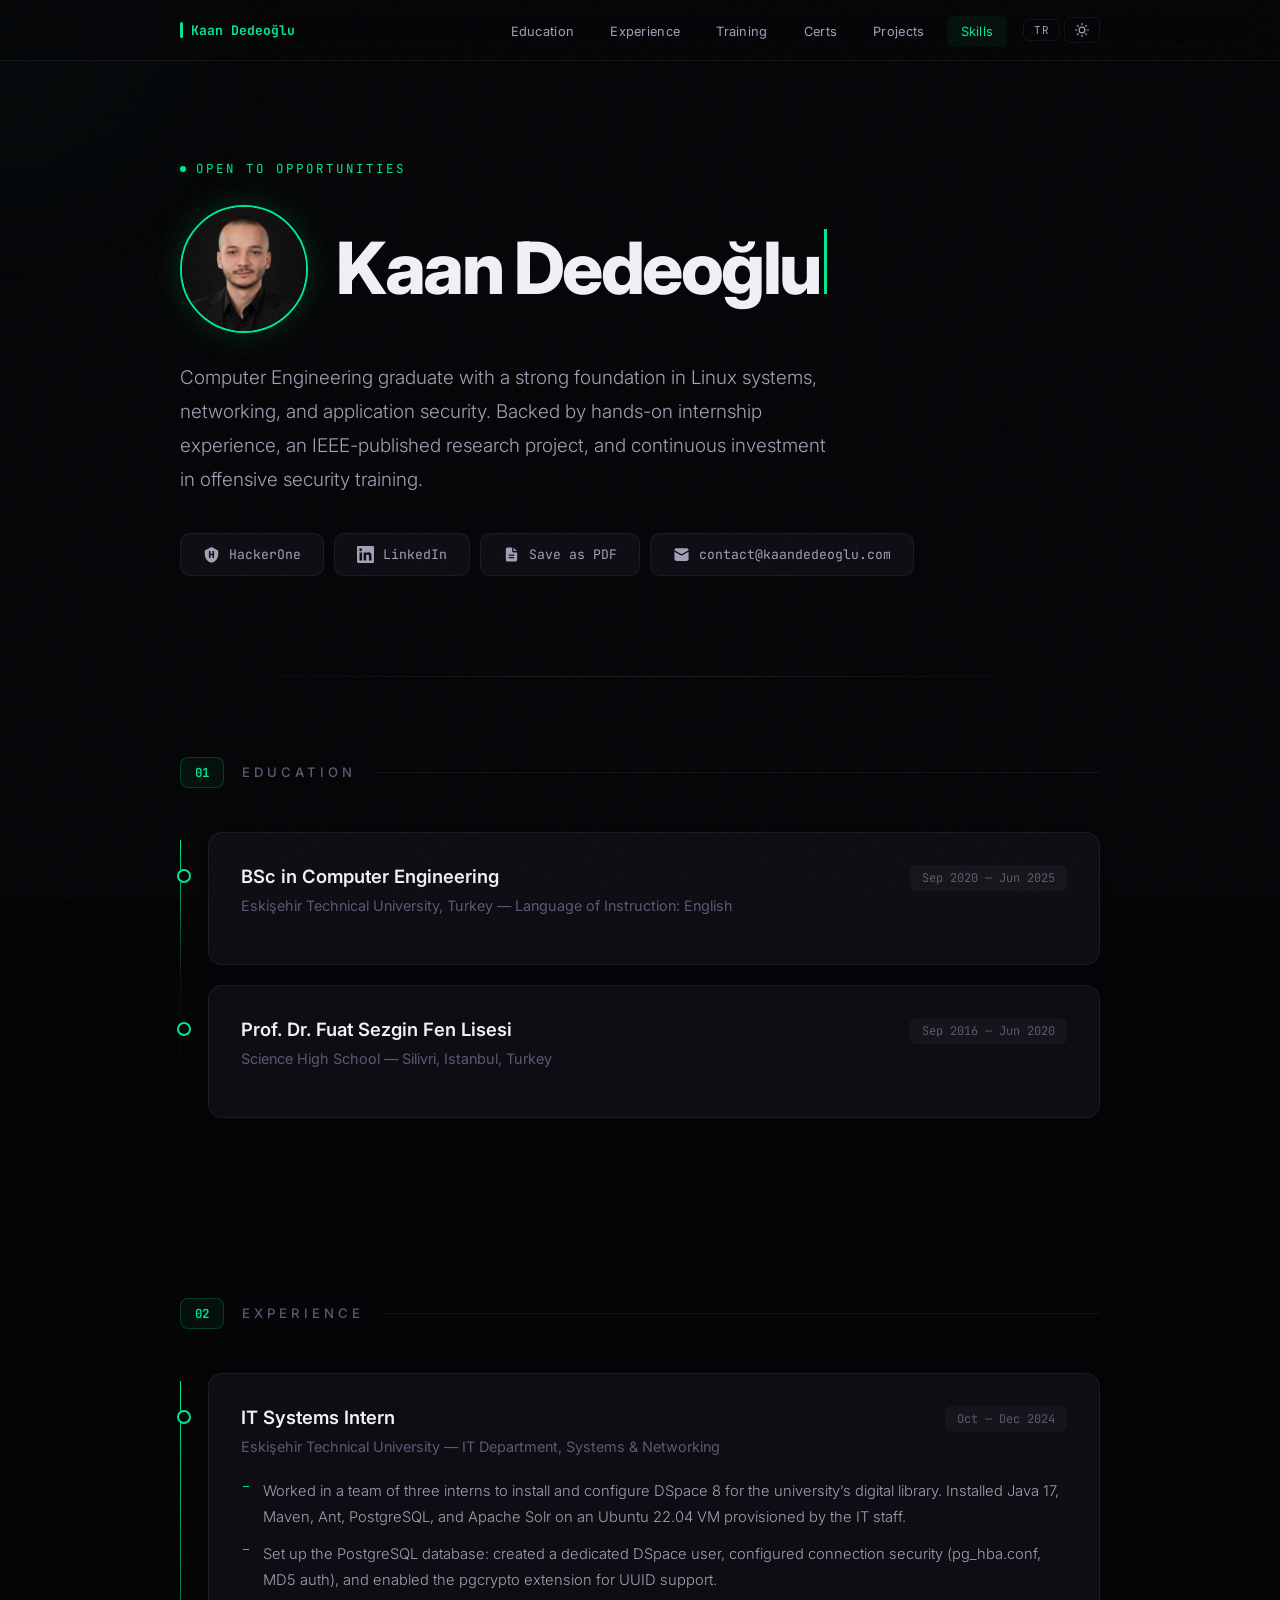
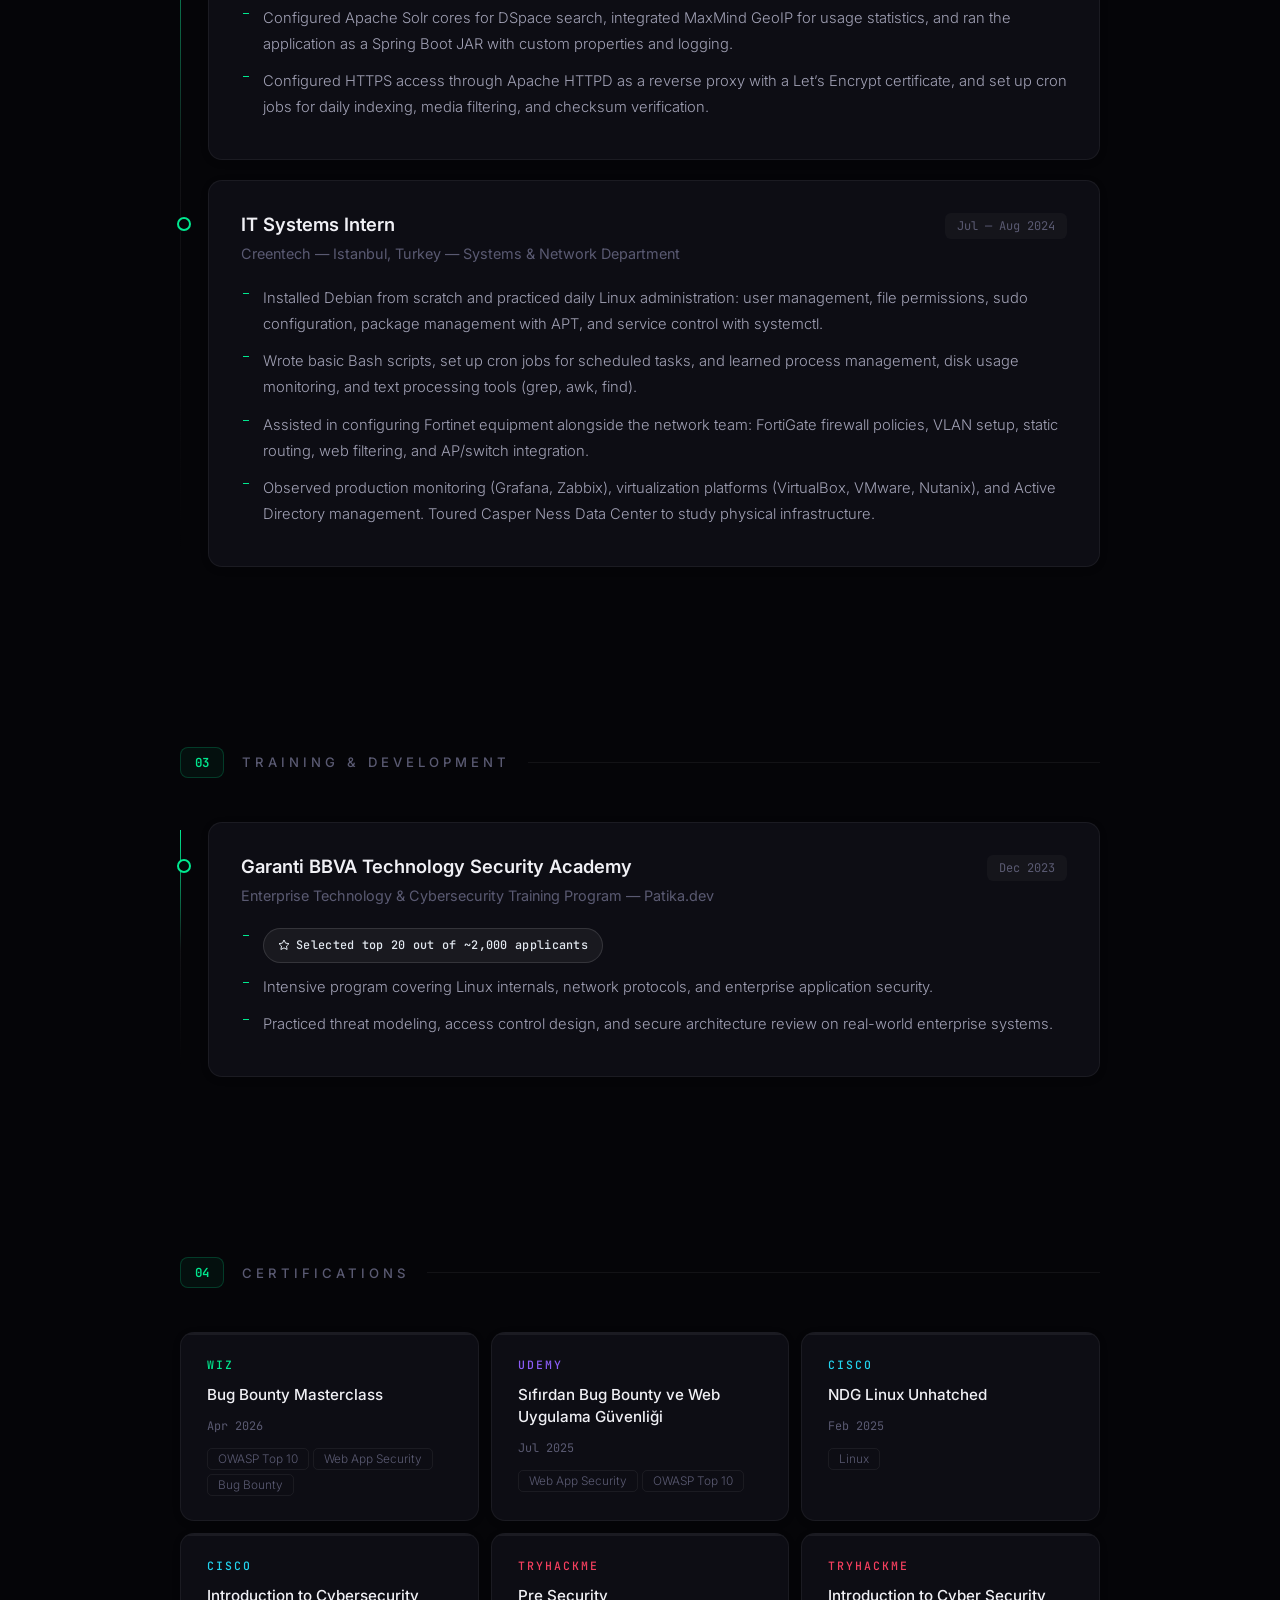
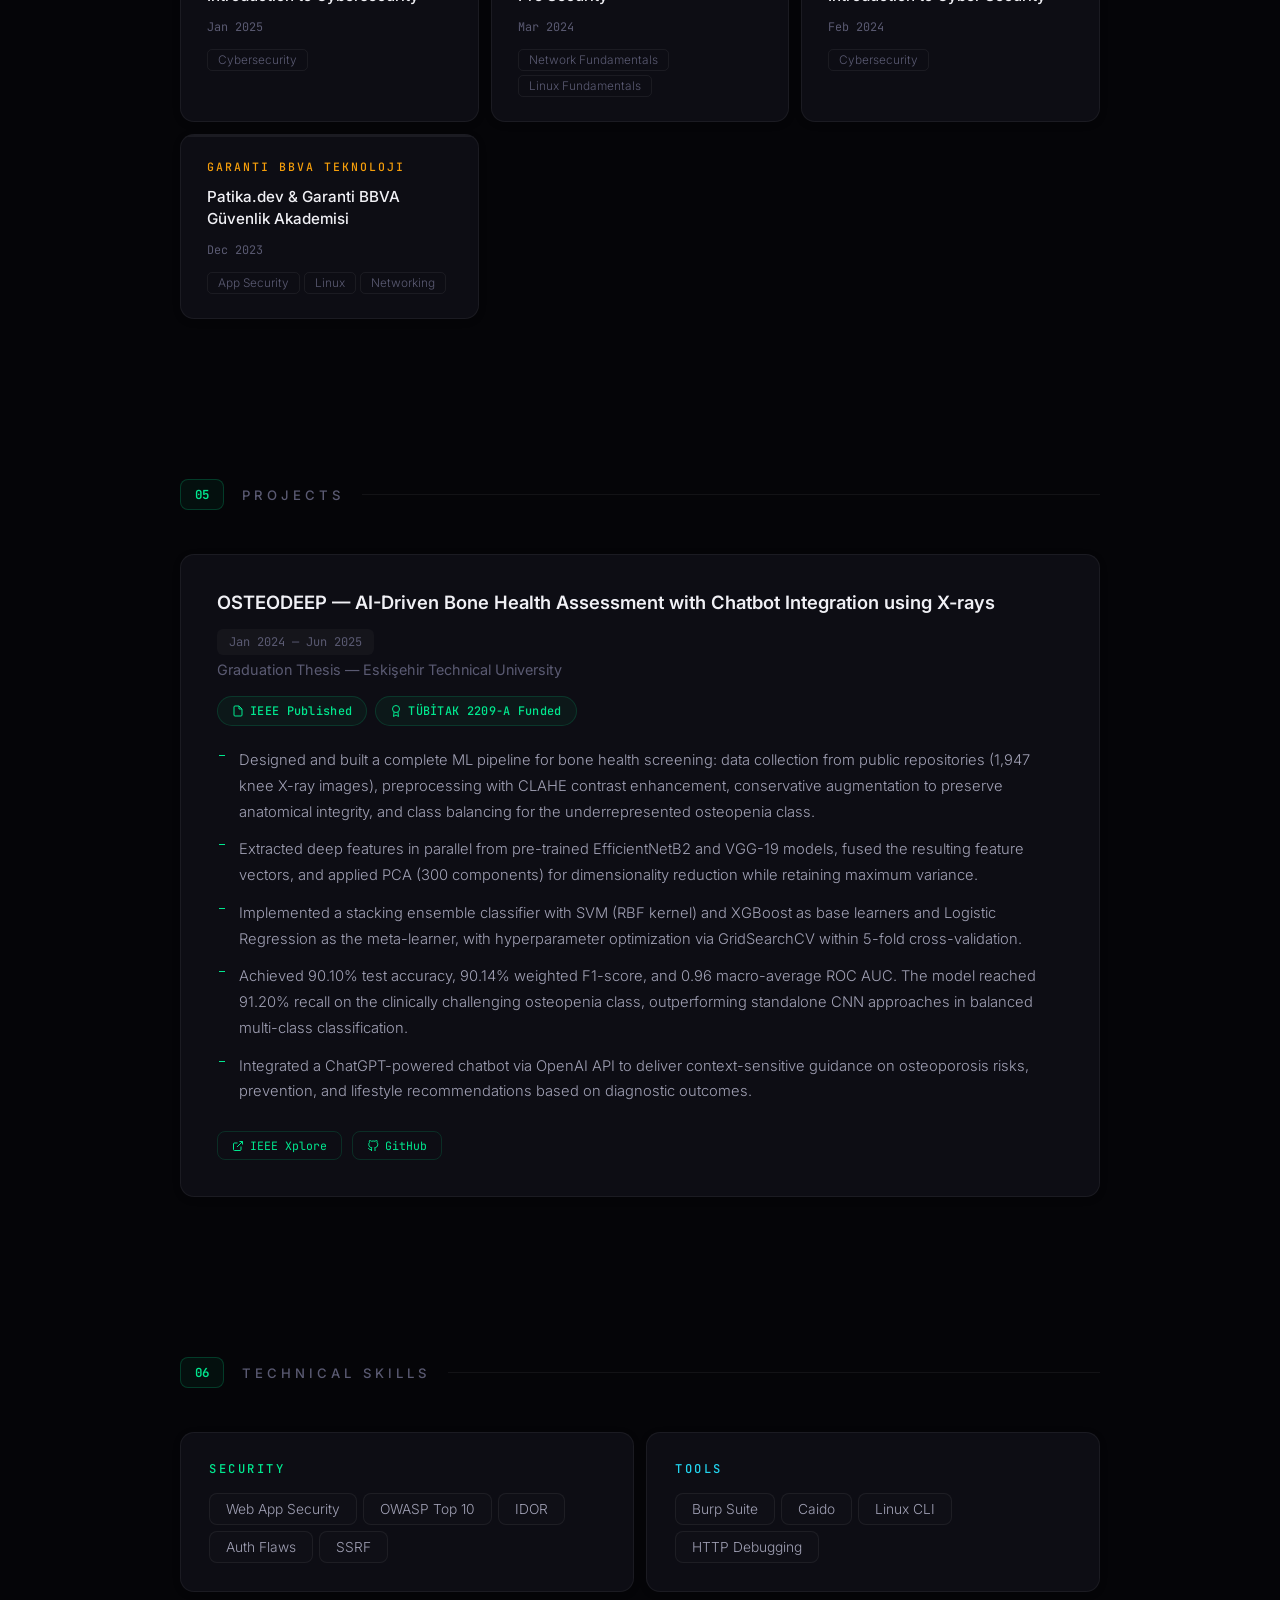
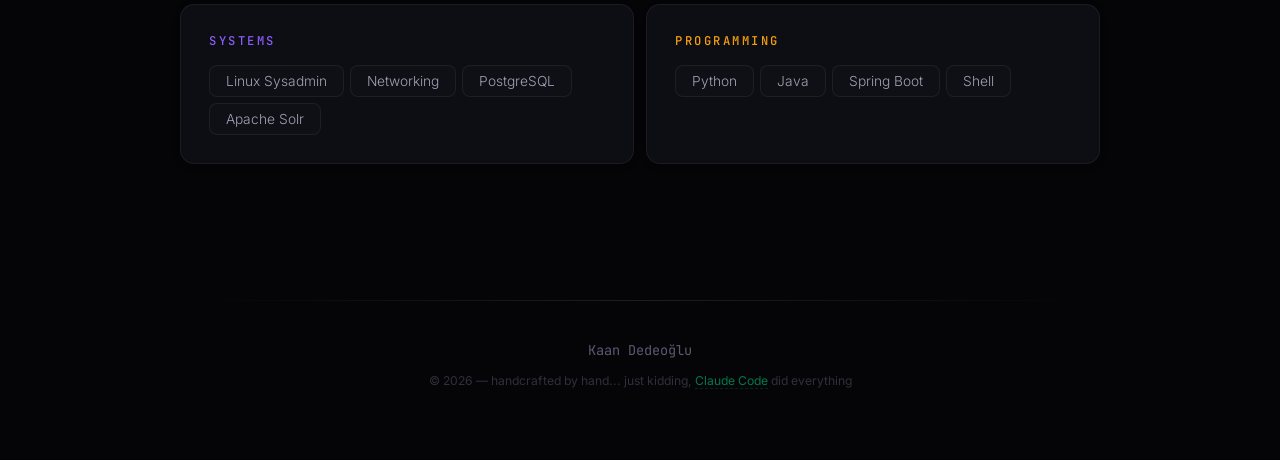
==== commit 08c2f20e: "Enlarge the avatar again 96 -> 120px on mobile, 110 -> 128px on desktop. The width/height attributes" ====
--- a/public/index.html
+++ b/public/index.html
@@ -68,7 +68,7 @@
   <section class="hero reveal">
     <div class="hero-tag"><span class="dot"></span> <span data-i18n="hero-tag">Open to opportunities</span></div>
     <div class="hero-row">
-      <img src="pp.webp" alt="Kaan Dedeo&#287;lu" class="avatar" width="110" height="110" fetchpriority="high" decoding="async">
+      <img src="pp.webp" alt="Kaan Dedeo&#287;lu" class="avatar" width="128" height="128" fetchpriority="high" decoding="async">
       <h1 id="heroName">Kaan Dedeo&#287;lu</h1>
     </div>
     <p class="hero-desc" data-i18n="hero-desc">
--- a/public/style.css
+++ b/public/style.css
@@ -236,7 +236,7 @@
 }
 
 .avatar{
-  width:110px;height:110px;
+  width:128px;height:128px;
   border-radius:50%;
   border:2.5px solid var(--accent);
   object-fit:cover;
@@ -794,7 +794,7 @@
   .section{padding:48px 20px;scroll-margin-top:80px}
 
   .hero-row{flex-direction:column;align-items:flex-start;gap:16px}
-  .avatar{width:96px;height:96px}
+  .avatar{width:120px;height:120px}
   .hero h1{font-size:clamp(2rem,10vw,3rem);letter-spacing:-1px;text-wrap:balance}
   .hero-desc{font-size:1rem;line-height:1.7;text-wrap:pretty}
   .hero-tag{font-size:0.7rem;letter-spacing:2px;margin-bottom:20px}
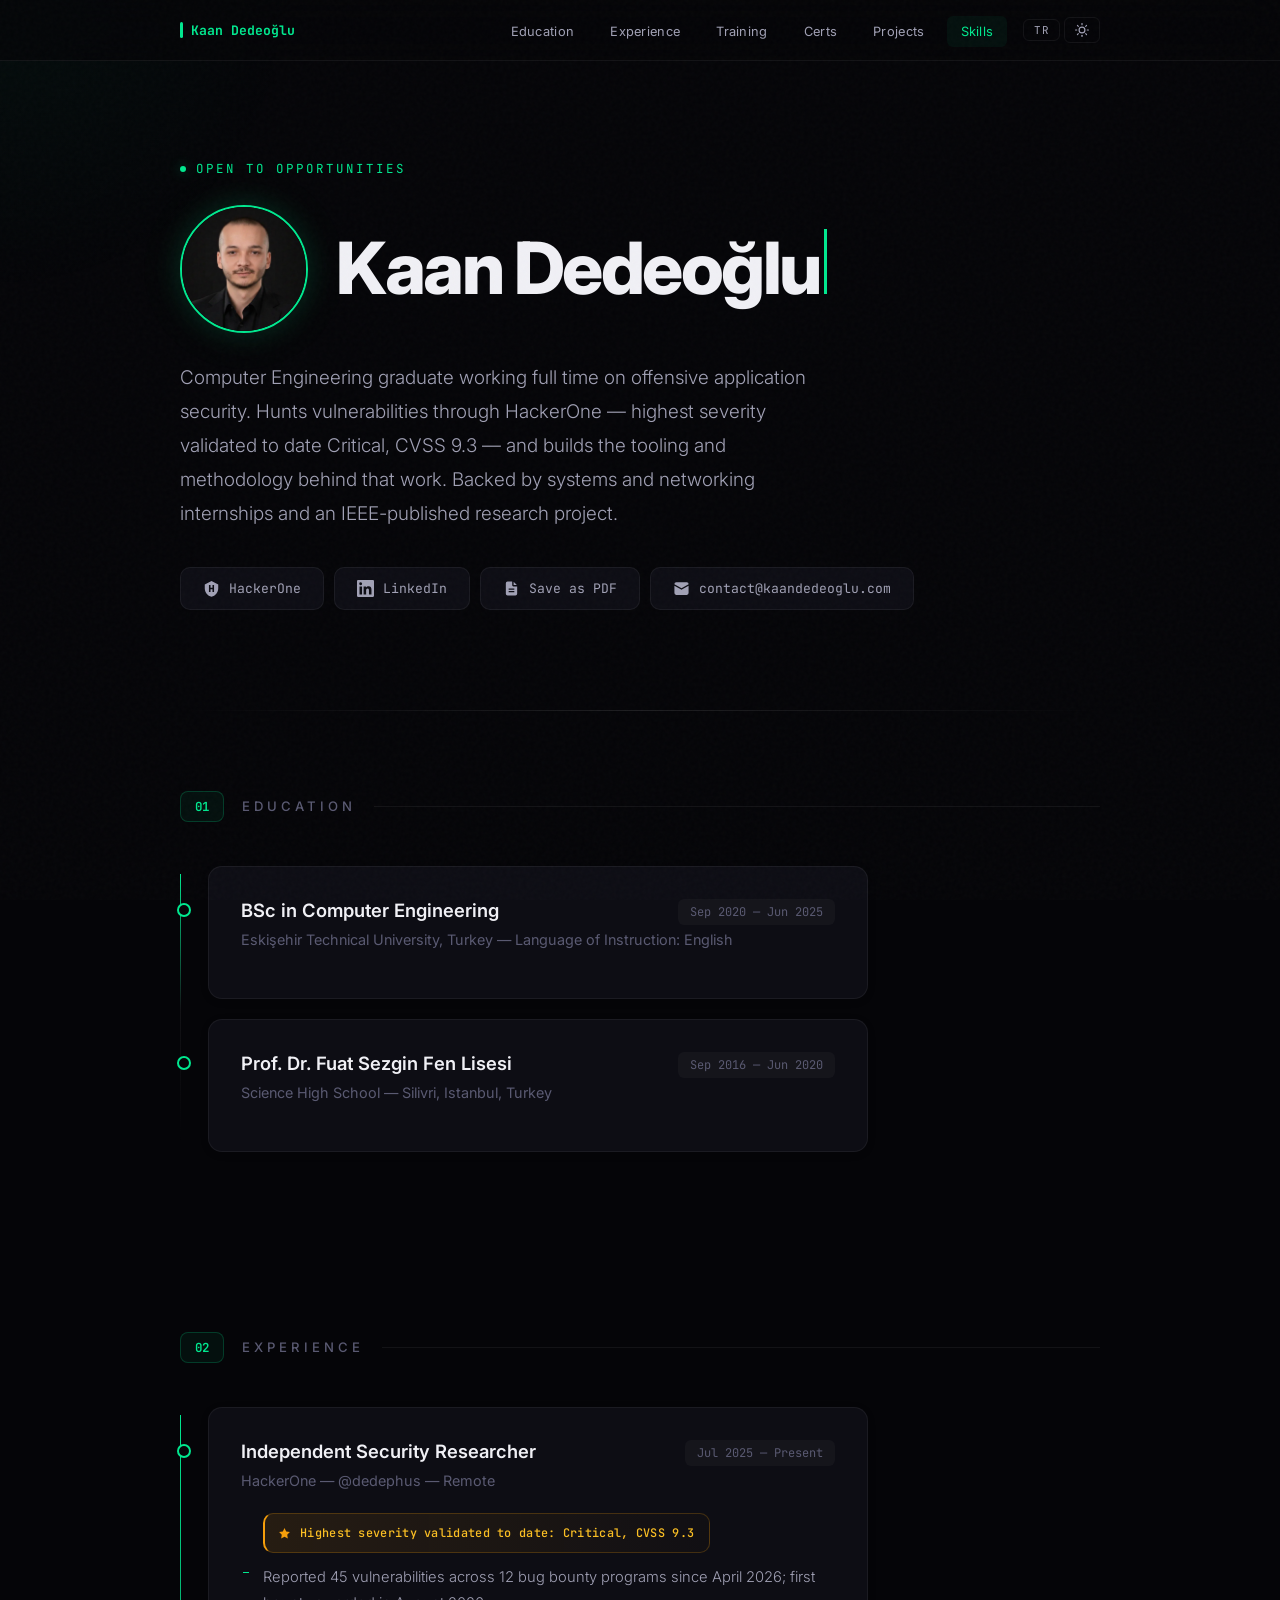
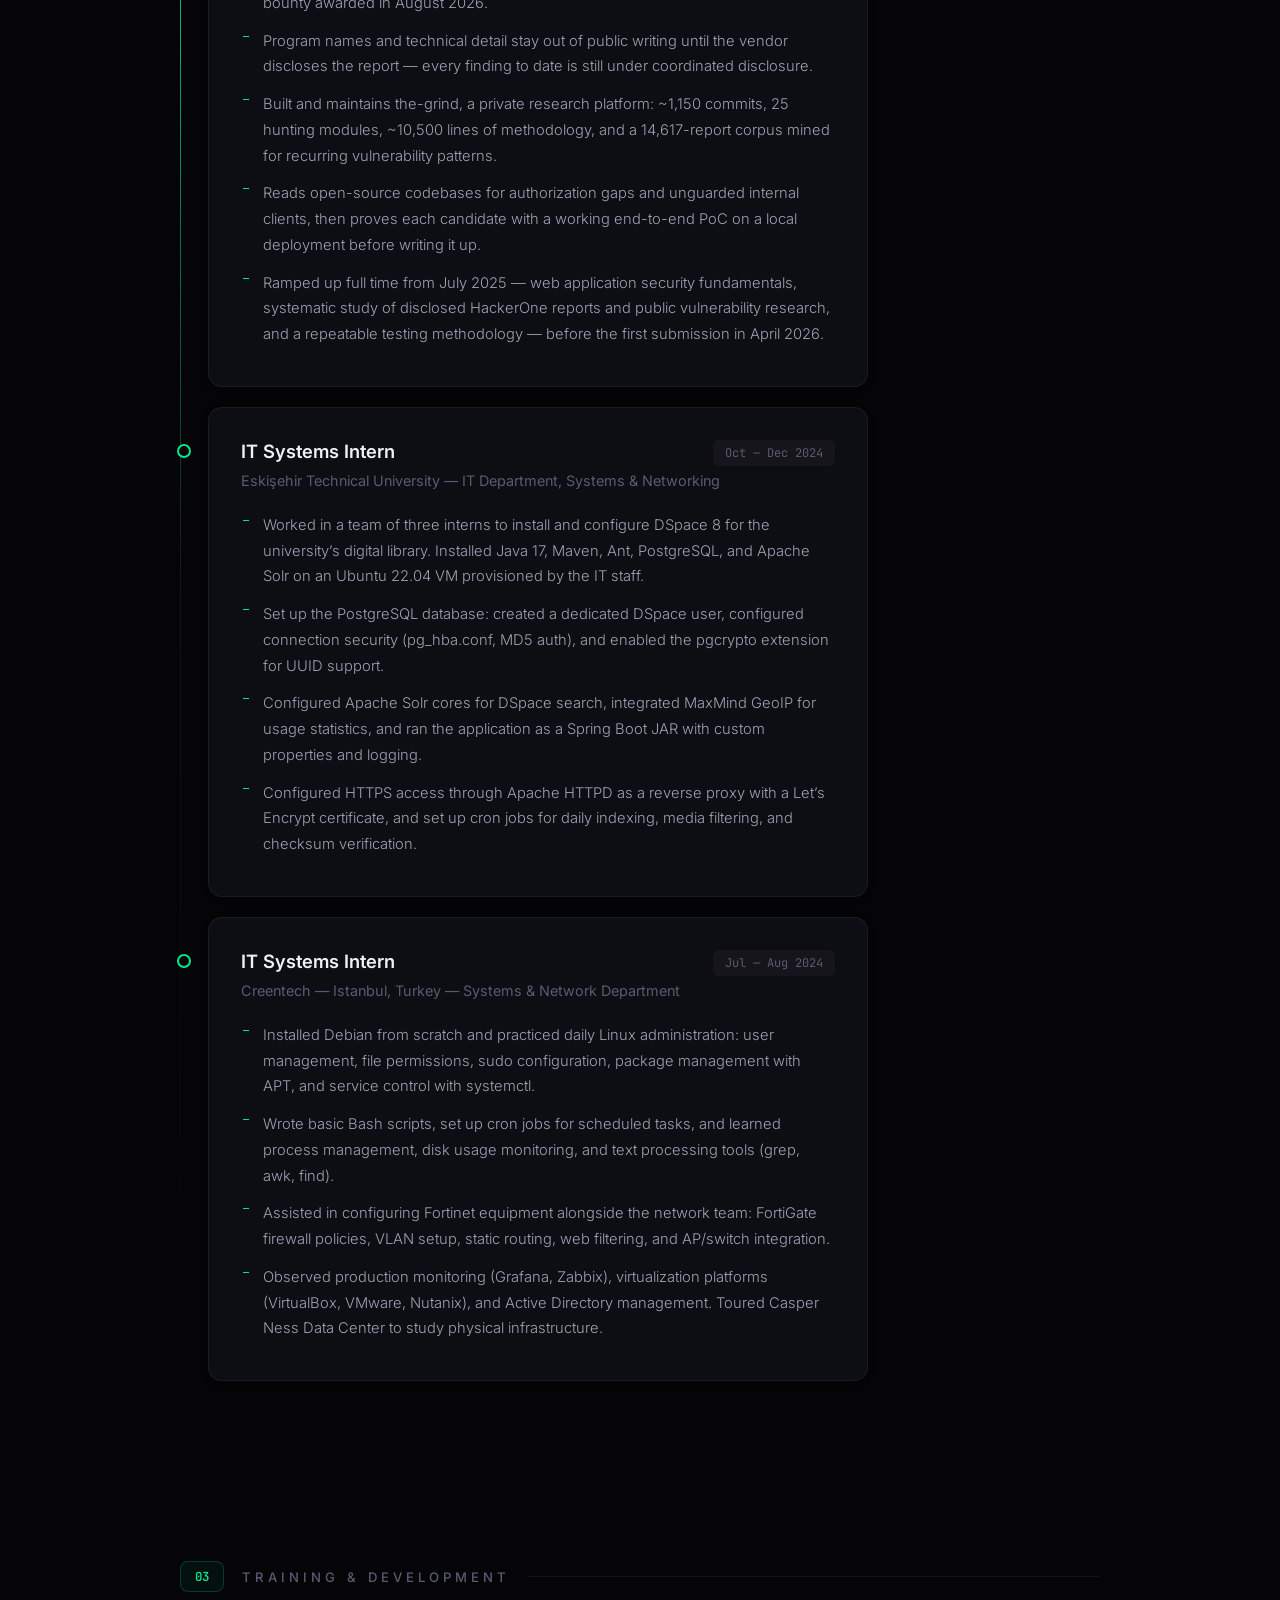
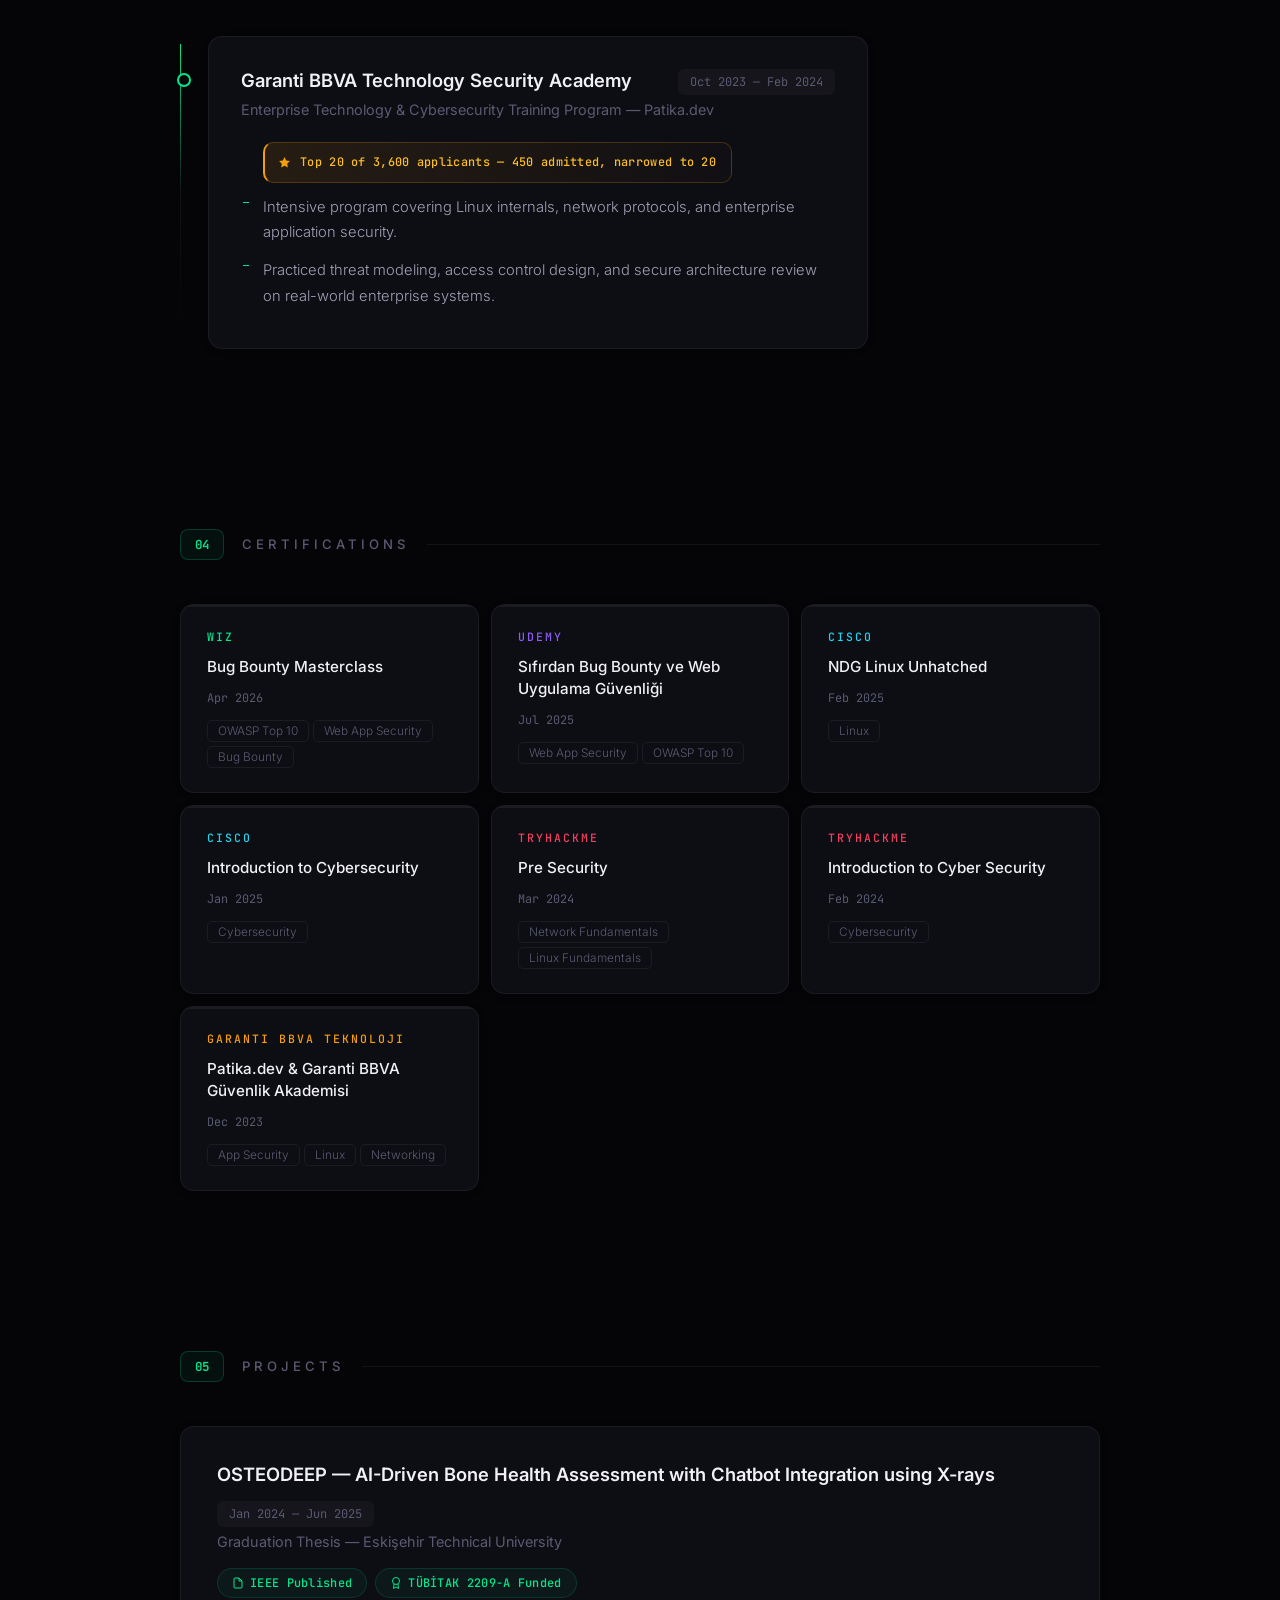
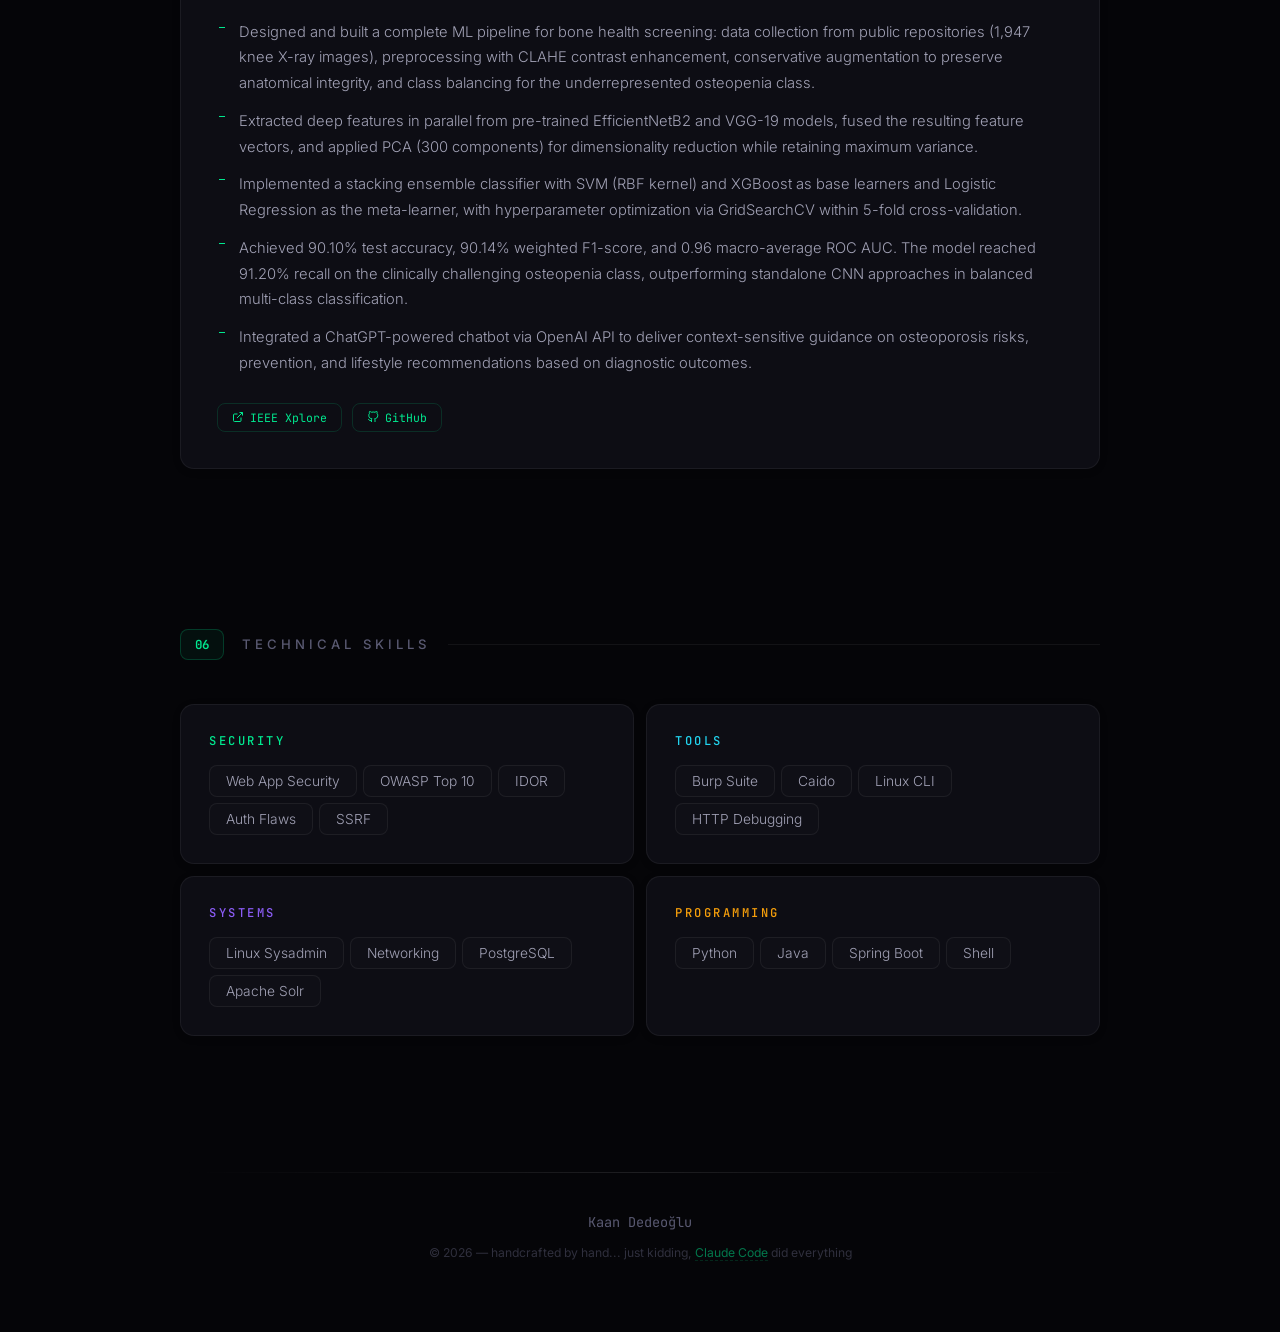
==== commit d0188179: "Add the security research entry, and correct the academy figures Experience listed two sysadmin inte" ====
--- a/public/index.html
+++ b/public/index.html
@@ -72,7 +72,7 @@
       <h1 id="heroName">Kaan Dedeo&#287;lu</h1>
     </div>
     <p class="hero-desc" data-i18n="hero-desc">
-      Computer Engineering graduate with a strong foundation in Linux systems, networking, and application security. Backed by hands-on internship experience, an IEEE-published research project, and continuous investment in offensive security training.
+      Computer Engineering graduate working full time on offensive application security. Hunts vulnerabilities through HackerOne &#8212; highest severity validated to date Critical, CVSS 9.3 &#8212; and builds the tooling and methodology behind that work. Backed by systems and networking internships and an IEEE-published research project.
     </p>
     <div class="hero-contacts">
       <a href="https://hackerone.com/dedephus" class="h-link icon-only" target="_blank" rel="noopener me" aria-label="HackerOne">
@@ -131,6 +131,26 @@
     <div class="timeline">
       <div class="t-card">
         <div class="t-top">
+          <div class="t-title" data-i18n="exp-sec-title">Independent Security Researcher</div>
+          <div class="t-date">Jul 2025 &#8212; Present</div>
+        </div>
+        <div class="t-org" data-i18n="exp-sec-org">HackerOne &#8212; @dedephus &#8212; Remote</div>
+        <ul class="t-items">
+          <li>
+            <span class="badge gold">
+              <svg viewBox="0 0 24 24"><polygon points="12 2 15.09 8.26 22 9.27 17 14.14 18.18 21.02 12 17.77 5.82 21.02 7 14.14 2 9.27 8.91 8.26 12 2"/></svg>
+              <span data-i18n="exp-sec-badge">Highest severity validated to date: Critical, CVSS 9.3</span>
+            </span>
+          </li>
+          <li data-i18n="exp-sec-1">Reported 45 vulnerabilities across 12 bug bounty programs since April 2026; first bounty awarded in August 2026.</li>
+          <li data-i18n="exp-sec-2">Program names and technical detail stay out of public writing until the vendor discloses the report &#8212; every finding to date is still under coordinated disclosure.</li>
+          <li data-i18n="exp-sec-3">Built and maintains the-grind, a private research platform: ~1,150 commits, 25 hunting modules, ~10,500 lines of methodology, and a 14,617-report corpus mined for recurring vulnerability patterns.</li>
+          <li data-i18n="exp-sec-4">Reads open-source codebases for authorization gaps and unguarded internal clients, then proves each candidate with a working end-to-end PoC on a local deployment before writing it up.</li>
+          <li data-i18n="exp-sec-5">Ramped up full time from July 2025 &#8212; web application security fundamentals, systematic study of disclosed HackerOne reports and public vulnerability research, and a repeatable testing methodology &#8212; before the first submission in April 2026.</li>
+        </ul>
+      </div>
+      <div class="t-card">
+        <div class="t-top">
           <div class="t-title" data-i18n="exp-estu-title">IT Systems Intern</div>
           <div class="t-date">Oct &#8212; Dec 2024</div>
         </div>
@@ -169,14 +189,14 @@
       <div class="t-card">
         <div class="t-top">
           <div class="t-title" data-i18n="tr-title">Garanti BBVA Technology Security Academy</div>
-          <div class="t-date">Dec 2023</div>
+          <div class="t-date">Oct 2023 &#8212; Feb 2024</div>
         </div>
         <div class="t-org" data-i18n="tr-org">Enterprise Technology &amp; Cybersecurity Training Program &#8212; Patika.dev</div>
         <ul class="t-items">
           <li>
             <span class="badge gold">
               <svg viewBox="0 0 24 24"><polygon points="12 2 15.09 8.26 22 9.27 17 14.14 18.18 21.02 12 17.77 5.82 21.02 7 14.14 2 9.27 8.91 8.26 12 2"/></svg>
-              <span data-i18n="tr-badge">Selected top 20 out of ~2,000 applicants</span>
+              <span data-i18n="tr-badge">Top 20 of 3,600 applicants &#8212; 450 admitted, narrowed to 20</span>
             </span>
           </li>
           <li data-i18n="tr-1">Intensive program covering Linux internals, network protocols, and enterprise application security.</li>
--- a/public/style.css
+++ b/public/style.css
@@ -23,6 +23,22 @@
   --text-dim:#5a5a72;
   --mono:'JetBrains Mono',monospace;
   --sans:'Inter',-apple-system,BlinkMacSystemFont,sans-serif;
+
+  /* Layout. Five containers (nav, hero, divider, section, footer) shared the
+     same hardcoded 1000px/40px; changing the desktop width meant editing five
+     rules and was easy to do incompletely. They read these instead, so a
+     breakpoint only has to override :root. The mobile block below still sets
+     its own padding — it also needs env(safe-area-inset-*), which does not
+     compose into a single custom property. */
+  --maxw:1000px;
+  --gut:40px;
+  /* Width of the prose column. Measured 2026-08-04: the timeline bullets ran
+     111 characters per line at 1280px and up, well past the readable 45-85
+     range (.hero-desc was already capped at 660px; these were not).
+     This caps the *card*, not the text inside it — capping the text left the
+     card's border and background running 200px past where the copy stopped,
+     which read as a rendering fault rather than a choice. */
+  --measure:660px;
 }
 
 /* --- LIGHT MODE --- */
@@ -133,9 +149,9 @@
 }
 
 .nav-inner{
-  max-width:1000px;margin:0 auto;
+  max-width:var(--maxw);margin:0 auto;
   display:flex;align-items:center;justify-content:space-between;
-  height:60px;padding:0 40px;
+  height:60px;padding:0 var(--gut);
 }
 
 .nav-brand{
@@ -207,8 +223,8 @@
 
 /* --- HERO --- */
 .hero{
-  max-width:1000px;margin:0 auto;
-  padding:160px 40px 100px;
+  max-width:var(--maxw);margin:0 auto;
+  padding:160px var(--gut) 100px;
   position:relative;z-index:1;
 }
 
@@ -299,7 +315,7 @@
 
 /* --- DIVIDER --- */
 .divider{
-  max-width:1000px;margin:0 auto;padding:0 40px;
+  max-width:var(--maxw);margin:0 auto;padding:0 var(--gut);
 }
 
 .divider-line{
@@ -309,8 +325,8 @@
 
 /* --- SECTIONS --- */
 .section{
-  max-width:1000px;margin:0 auto;
-  padding:80px 40px;
+  max-width:var(--maxw);margin:0 auto;
+  padding:80px var(--gut);
   position:relative;z-index:1;
 }
 
@@ -349,6 +365,9 @@
   padding:32px;margin-bottom:20px;
   transition:all 0.3s;position:relative;
   box-shadow:0 2px 8px rgba(0,0,0,0.1);
+  /* Only binds above ~740px viewport; below that the card is already
+     narrower than this and the mobile padding governs. */
+  max-width:var(--measure);
 }
 
 .t-card::before{
@@ -406,11 +425,50 @@
   letter-spacing:0.3px;font-weight:500;
 }
 
-.badge.gold{background:rgba(255,255,255,0.05);color:#e2e8f0;border:1px solid rgba(255,255,255,0.12)}
-[data-theme="light"] .badge.gold{background:rgba(0,0,0,0.04);color:#374151;border:1px solid rgba(0,0,0,0.12)}
+/* The distinction line inside a timeline card ("top 20 out of ...").
+   It was a grey stadium pill: 20px radius, white-on-white, hollow outline
+   star. At one line that passes; the moment it wrapped to two on a phone the
+   rounded ends and flat fill read as a disabled text input, not an award.
+
+   Amber is not a new colour here — .cert-issuer.garanti already uses
+   var(--amber), so this is the palette the "gold" class name was always
+   pointing at and never actually used. */
+.badge.gold{
+  align-items:flex-start;
+  gap:9px;
+  padding:10px 15px 10px 13px;
+  /* 10px, not 20px: a stadium shape only reads as intentional while the
+     content is one line. This wraps to two on every phone. */
+  border-radius:10px;
+  border:1px solid rgba(245,158,11,0.22);
+  border-left:2px solid var(--amber);
+  background:linear-gradient(90deg,rgba(245,158,11,0.11),rgba(245,158,11,0.02));
+  color:#fbbf24;
+  line-height:1.55;
+  text-wrap:pretty;
+}
+[data-theme="light"] .badge.gold{
+  color:#92400e;
+  border:1px solid rgba(180,83,9,0.22);
+  border-left:2px solid #b45309;
+  background:linear-gradient(90deg,rgba(245,158,11,0.16),rgba(245,158,11,0.03));
+}
 .badge.green{background:var(--accent-bg);color:var(--accent);border:1px solid rgba(0,232,143,0.15)}
 
 .badge svg{width:12px;height:12px;stroke:currentColor;fill:none;stroke-width:2}
+/* Solid, and pinned to the first line rather than the centre of the box —
+   centred, it floated beside the gap between two wrapped lines. */
+.badge.gold svg{
+  width:13px;height:13px;
+  fill:var(--amber);stroke:none;
+  flex:0 0 auto;margin-top:3px;
+}
+[data-theme="light"] .badge.gold svg{fill:#b45309}
+
+/* The badge is the whole content of its <li>, so the list's own dash sat to
+   its left as a second marker. Drop it and keep the indent, so the badge
+   still lines up with the text of the bullets around it. */
+.t-items li:has(> .badge)::before{display:none}
 
 /* --- PROJECT CARD --- */
 .proj-card{
@@ -570,8 +628,8 @@
 
 /* --- FOOTER --- */
 footer{
-  max-width:1000px;margin:0 auto;
-  padding:56px 40px 72px;
+  max-width:var(--maxw);margin:0 auto;
+  padding:56px var(--gut) 72px;
   text-align:center;
   position:relative;z-index:1;
 }
@@ -744,6 +802,45 @@
     color:var(--accent);border-color:rgba(0,232,143,0.15);background:none;
   }
   .h-link:active,.pdf-btn:active,.toggle-btn:active{transform:scale(0.97)}
+}
+
+/* --- TOUCH ABOVE THE PHONE BREAKPOINT --- */
+/* Every tap target on this site was sized inside max-width:768px, so the
+   moment a touch device got wider than that it fell back to the desktop
+   controls. Measured 2026-08-04 at 769/820/834/1024px: toggle buttons 36x23
+   and nav links 31px tall — that is every iPad, in both orientations, plus
+   touch laptops. WCAG 2.5.5 and Apple's HIG both want 44px.
+
+   Keyed on hover:none rather than width, because the thing that decides
+   whether 44px is needed is the input device, not the viewport. A 1280px
+   touchscreen laptop needs it; an 800px desktop window does not. */
+@media(hover:none) and (min-width:769px){
+  .toggle-btn{
+    display:inline-flex;align-items:center;justify-content:center;
+    min-width:44px;min-height:44px;
+  }
+  .toggle-btn svg{width:17px;height:17px;vertical-align:0}
+  /* The bar is 60px tall, so 44px sits inside it without changing nav height. */
+  .nav-links a{display:flex;align-items:center;min-height:44px}
+  .h-link,.pdf-btn{min-height:44px}
+}
+
+/* --- TABLET / SMALL LAPTOP --- */
+/* 769-1023px had no rules of its own: at 769px the mobile block switched off
+   all at once and the layout jumped straight to full desktop gutters. This
+   only softens the gutter step (20 -> 28 -> 40) so the jump is not abrupt. */
+@media(min-width:769px) and (max-width:1023px){
+  :root{--gut:28px}
+  .hero{padding:130px var(--gut) 76px}
+  .section{padding:64px var(--gut);scroll-margin-top:76px}
+}
+
+/* --- LARGE DESKTOP --- */
+/* Below this the 1000px container is the right call for line length. Past
+   1440px it just leaves 460px+ of dead space either side, so the container
+   widens while the text column stays capped by --measure. */
+@media(min-width:1440px){
+  :root{--maxw:1180px}
 }
 
 /* --- RESPONSIVE --- */
@@ -961,6 +1058,10 @@
     border:1px solid #e5e5e5!important;border-radius:8px!important;
     background:#fafafa!important;box-shadow:none!important;
     break-inside:avoid;page-break-inside:avoid;
+    /* --measure caps the card on screen to keep the line length readable.
+       On paper the page box already does that, so let it use the full width
+       — otherwise the printed CV wastes the right third of every page. */
+    max-width:100%!important;
   }
 
   .t-card::before{
@@ -984,7 +1085,15 @@
 
   .badge{font-size:7pt!important;padding:3px 8px!important}
   .badge.green{color:#059669!important;border-color:#059669!important;background:rgba(5,150,105,0.06)!important}
-  .badge.gold{color:#444!important;border-color:#ccc!important;background:#f5f5f5!important}
+  /* Amber does not survive a greyscale printer, but the emphasis should:
+     keep the left bar and the solid star, drop the tint. Without the explicit
+     border-left the screen rule's 2px amber edge prints as a 2px amber edge. */
+  .badge.gold{
+    color:#444!important;border-color:#ccc!important;background:#f5f5f5!important;
+    border-left:2px solid #999!important;border-radius:6px!important;
+    padding:5px 10px!important;
+  }
+  .badge.gold svg{fill:#666!important;stroke:none!important;margin-top:2px!important}
   .badge svg{width:10px!important;height:10px!important}
 
   .certs-grid{
